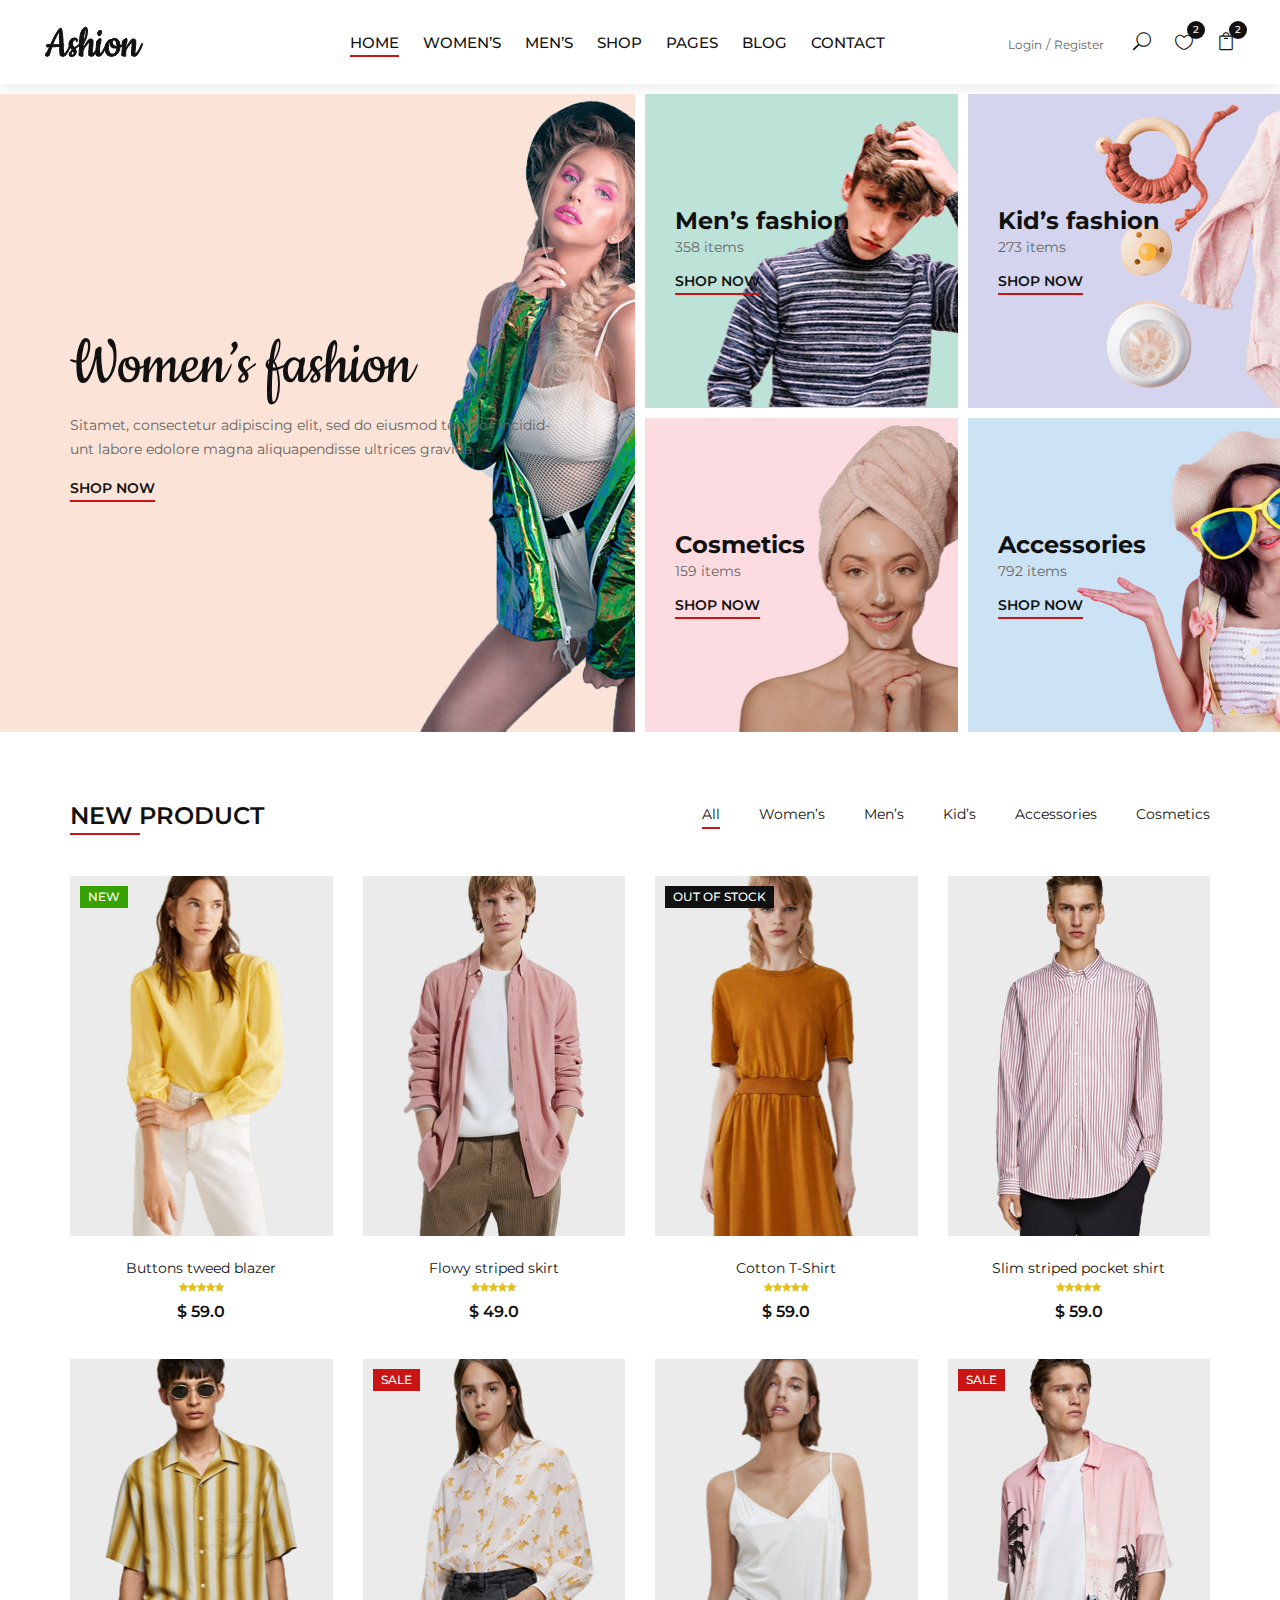
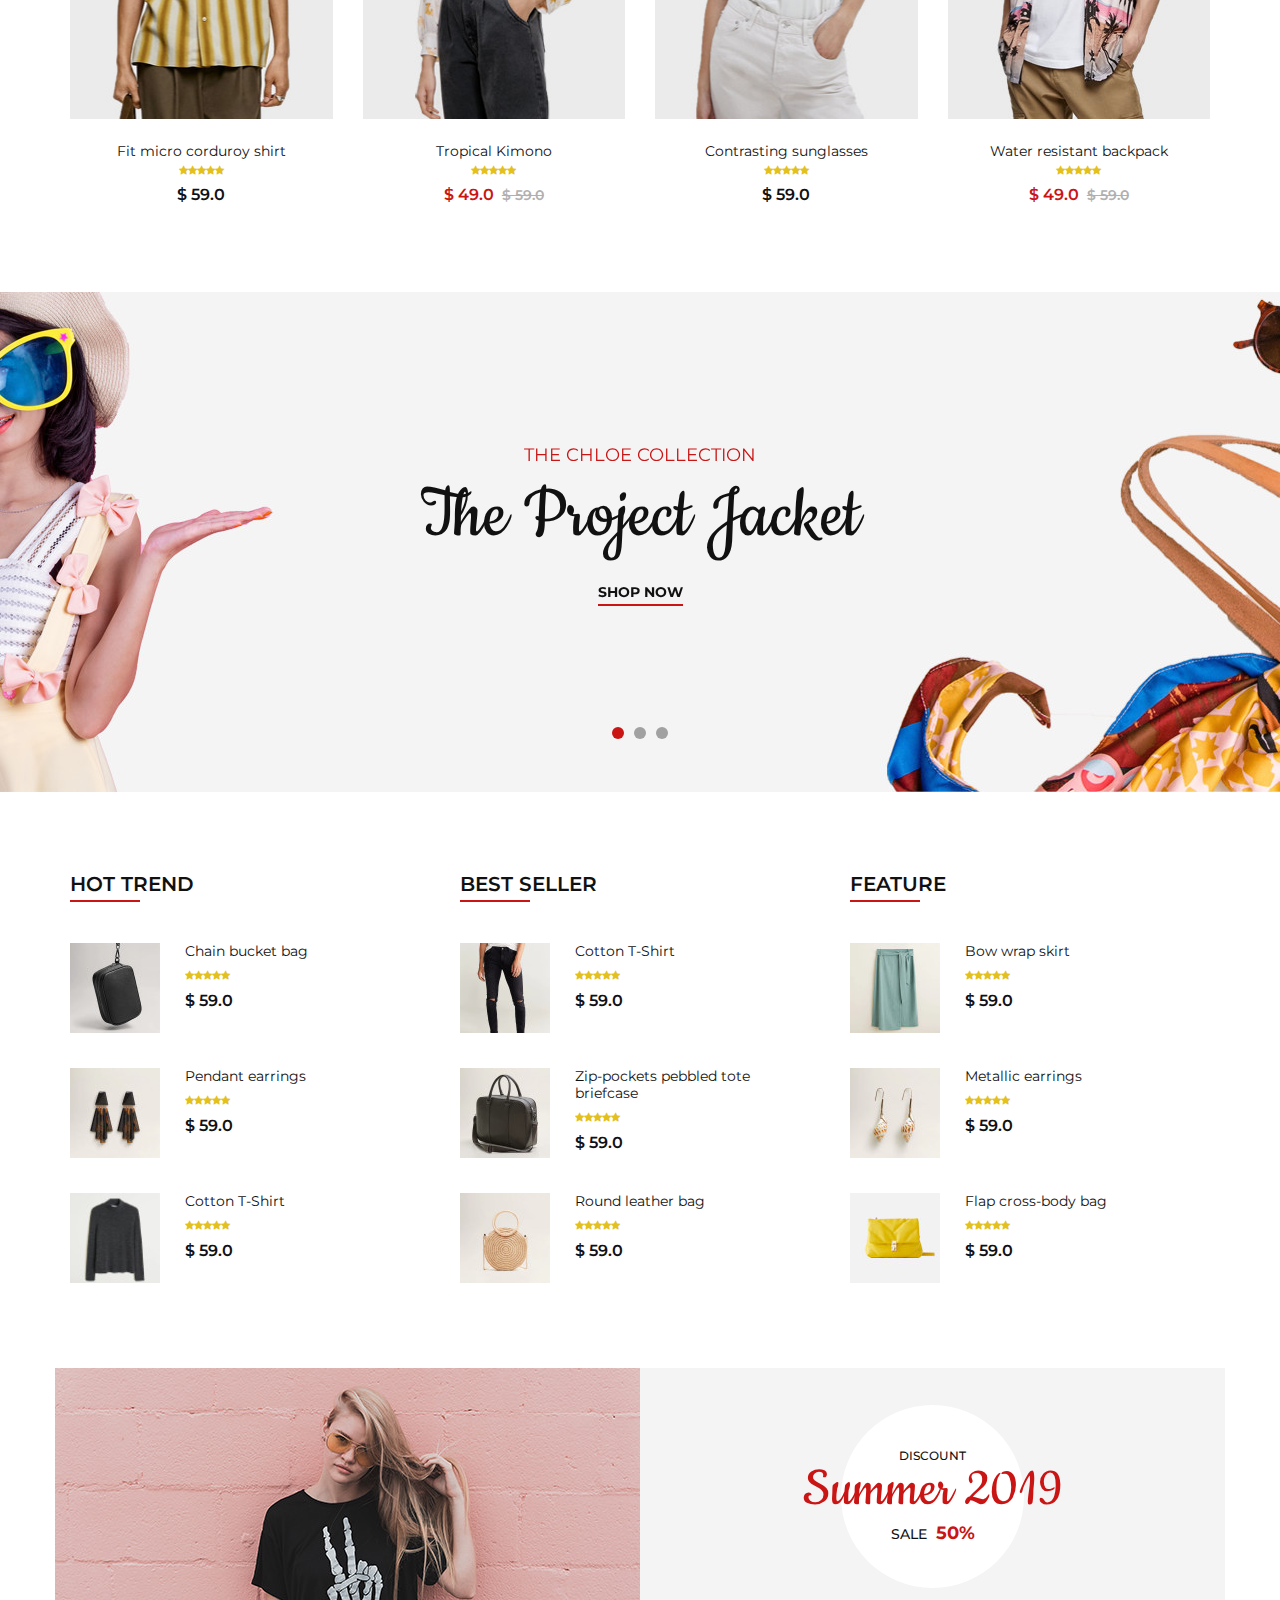
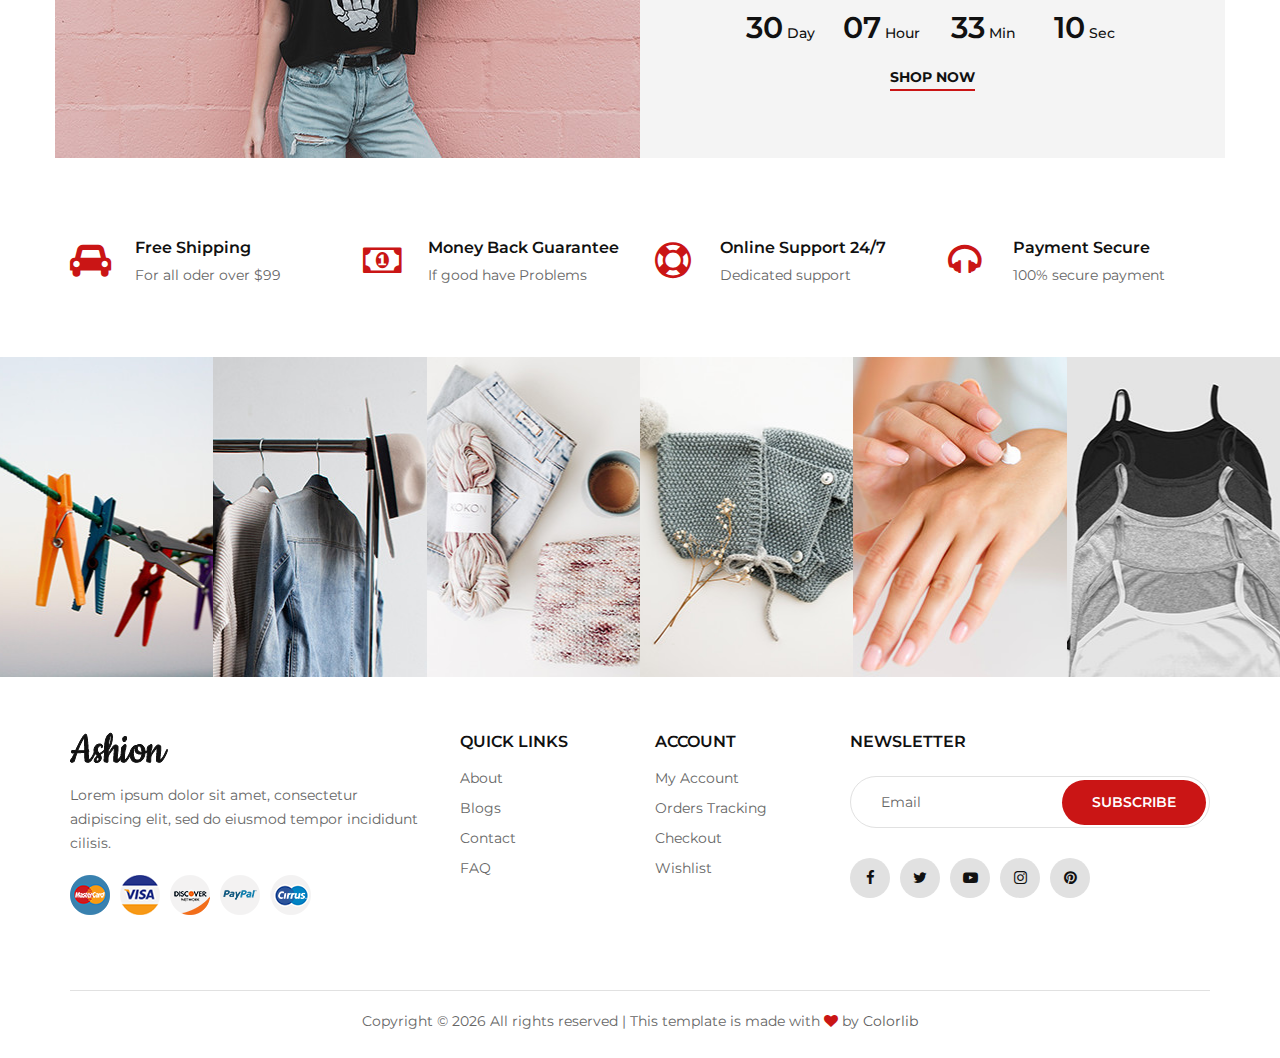
==== index.html @ 089a1e7f "First Commit" ====
<!DOCTYPE html>
<html lang="zxx">

<head>
    <meta charset="UTF-8">
    <meta name="description" content="Ashion Template">
    <meta name="keywords" content="Ashion, unica, creative, html">
    <meta name="viewport" content="width=device-width, initial-scale=1.0">
    <meta http-equiv="X-UA-Compatible" content="ie=edge">
    <title>Ashion | Template</title>

    <!-- Google Font -->
    <link href="https://fonts.googleapis.com/css2?family=Cookie&display=swap" rel="stylesheet">
    <link href="https://fonts.googleapis.com/css2?family=Montserrat:wght@400;500;600;700;800;900&display=swap"
    rel="stylesheet">

    <!-- Css Styles -->
    <link rel="stylesheet" href="css/bootstrap.min.css" type="text/css">
    <link rel="stylesheet" href="css/font-awesome.min.css" type="text/css">
    <link rel="stylesheet" href="css/elegant-icons.css" type="text/css">
    <link rel="stylesheet" href="css/jquery-ui.min.css" type="text/css">
    <link rel="stylesheet" href="css/magnific-popup.css" type="text/css">
    <link rel="stylesheet" href="css/owl.carousel.min.css" type="text/css">
    <link rel="stylesheet" href="css/slicknav.min.css" type="text/css">
    <link rel="stylesheet" href="css/style.css" type="text/css">
</head>

<body>
    <!-- Page Preloder -->
    <div id="preloder">
        <div class="loader"></div>
    </div>

    <!-- Offcanvas Menu Begin -->
    <div class="offcanvas-menu-overlay"></div>
    <div class="offcanvas-menu-wrapper">
        <div class="offcanvas__close">+</div>
        <ul class="offcanvas__widget">
            <li><span class="icon_search search-switch"></span></li>
            <li><a href="#"><span class="icon_heart_alt"></span>
                <div class="tip">2</div>
            </a></li>
            <li><a href="#"><span class="icon_bag_alt"></span>
                <div class="tip">2</div>
            </a></li>
        </ul>
        <div class="offcanvas__logo">
            <a href="./index.html"><img src="img/logo.png" alt=""></a>
        </div>
        <div id="mobile-menu-wrap"></div>
        <div class="offcanvas__auth">
            <a href="#">Login</a>
            <a href="#">Register</a>
        </div>
    </div>
    <!-- Offcanvas Menu End -->

    <!-- Header Section Begin -->
    <header class="header">
        <div class="container-fluid">
            <div class="row">
                <div class="col-xl-3 col-lg-2">
                    <div class="header__logo">
                        <a href="./index.html"><img src="img/logo.png" alt=""></a>
                    </div>
                </div>
                <div class="col-xl-6 col-lg-7">
                    <nav class="header__menu">
                        <ul>
                            <li class="active"><a href="./index.html">Home</a></li>
                            <li><a href="#">Women’s</a></li>
                            <li><a href="#">Men’s</a></li>
                            <li><a href="./shop.html">Shop</a></li>
                            <li><a href="#">Pages</a>
                                <ul class="dropdown">
                                    <li><a href="./product-details.html">Product Details</a></li>
                                    <li><a href="./shop-cart.html">Shop Cart</a></li>
                                    <li><a href="./checkout.html">Checkout</a></li>
                                    <li><a href="./blog-details.html">Blog Details</a></li>
                                </ul>
                            </li>
                            <li><a href="./blog.html">Blog</a></li>
                            <li><a href="./contact.html">Contact</a></li>
                        </ul>
                    </nav>
                </div>
                <div class="col-lg-3">
                    <div class="header__right">
                        <div class="header__right__auth">
                            <a href="#">Login</a>
                            <a href="#">Register</a>
                        </div>
                        <ul class="header__right__widget">
                            <li><span class="icon_search search-switch"></span></li>
                            <li><a href="#"><span class="icon_heart_alt"></span>
                                <div class="tip">2</div>
                            </a></li>
                            <li><a href="#"><span class="icon_bag_alt"></span>
                                <div class="tip">2</div>
                            </a></li>
                        </ul>
                    </div>
                </div>
            </div>
            <div class="canvas__open">
                <i class="fa fa-bars"></i>
            </div>
        </div>
    </header>
    <!-- Header Section End -->

    <!-- Categories Section Begin -->
    <section class="categories">
        <div class="container-fluid">
            <div class="row">
                <div class="col-lg-6 p-0">
                    <div class="categories__item categories__large__item set-bg"
                    data-setbg="img/categories/category-1.jpg">
                    <div class="categories__text">
                        <h1>Women’s fashion</h1>
                        <p>Sitamet, consectetur adipiscing elit, sed do eiusmod tempor incidid-unt labore
                        edolore magna aliquapendisse ultrices gravida.</p>
                        <a href="#">Shop now</a>
                    </div>
                </div>
            </div>
            <div class="col-lg-6">
                <div class="row">
                    <div class="col-lg-6 col-md-6 col-sm-6 p-0">
                        <div class="categories__item set-bg" data-setbg="img/categories/category-2.jpg">
                            <div class="categories__text">
                                <h4>Men’s fashion</h4>
                                <p>358 items</p>
                                <a href="#">Shop now</a>
                            </div>
                        </div>
                    </div>
                    <div class="col-lg-6 col-md-6 col-sm-6 p-0">
                        <div class="categories__item set-bg" data-setbg="img/categories/category-3.jpg">
                            <div class="categories__text">
                                <h4>Kid’s fashion</h4>
                                <p>273 items</p>
                                <a href="#">Shop now</a>
                            </div>
                        </div>
                    </div>
                    <div class="col-lg-6 col-md-6 col-sm-6 p-0">
                        <div class="categories__item set-bg" data-setbg="img/categories/category-4.jpg">
                            <div class="categories__text">
                                <h4>Cosmetics</h4>
                                <p>159 items</p>
                                <a href="#">Shop now</a>
                            </div>
                        </div>
                    </div>
                    <div class="col-lg-6 col-md-6 col-sm-6 p-0">
                        <div class="categories__item set-bg" data-setbg="img/categories/category-5.jpg">
                            <div class="categories__text">
                                <h4>Accessories</h4>
                                <p>792 items</p>
                                <a href="#">Shop now</a>
                            </div>
                        </div>
                    </div>
                </div>
            </div>
        </div>
    </div>
</section>
<!-- Categories Section End -->

<!-- Product Section Begin -->
<section class="product spad">
    <div class="container">
        <div class="row">
            <div class="col-lg-4 col-md-4">
                <div class="section-title">
                    <h4>New product</h4>
                </div>
            </div>
            <div class="col-lg-8 col-md-8">
                <ul class="filter__controls">
                    <li class="active" data-filter="*">All</li>
                    <li data-filter=".women">Women’s</li>
                    <li data-filter=".men">Men’s</li>
                    <li data-filter=".kid">Kid’s</li>
                    <li data-filter=".accessories">Accessories</li>
                    <li data-filter=".cosmetic">Cosmetics</li>
                </ul>
            </div>
        </div>
        <div class="row property__gallery">
            <div class="col-lg-3 col-md-4 col-sm-6 mix women">
                <div class="product__item">
                    <div class="product__item__pic set-bg" data-setbg="img/product/product-1.jpg">
                        <div class="label new">New</div>
                        <ul class="product__hover">
                            <li><a href="img/product/product-1.jpg" class="image-popup"><span class="arrow_expand"></span></a></li>
                            <li><a href="#"><span class="icon_heart_alt"></span></a></li>
                            <li><a href="#"><span class="icon_bag_alt"></span></a></li>
                        </ul>
                    </div>
                    <div class="product__item__text">
                        <h6><a href="#">Buttons tweed blazer</a></h6>
                        <div class="rating">
                            <i class="fa fa-star"></i>
                            <i class="fa fa-star"></i>
                            <i class="fa fa-star"></i>
                            <i class="fa fa-star"></i>
                            <i class="fa fa-star"></i>
                        </div>
                        <div class="product__price">$ 59.0</div>
                    </div>
                </div>
            </div>
            <div class="col-lg-3 col-md-4 col-sm-6 mix men">
                <div class="product__item">
                    <div class="product__item__pic set-bg" data-setbg="img/product/product-2.jpg">
                        <ul class="product__hover">
                            <li><a href="img/product/product-2.jpg" class="image-popup"><span class="arrow_expand"></span></a></li>
                            <li><a href="#"><span class="icon_heart_alt"></span></a></li>
                            <li><a href="#"><span class="icon_bag_alt"></span></a></li>
                        </ul>
                    </div>
                    <div class="product__item__text">
                        <h6><a href="#">Flowy striped skirt</a></h6>
                        <div class="rating">
                            <i class="fa fa-star"></i>
                            <i class="fa fa-star"></i>
                            <i class="fa fa-star"></i>
                            <i class="fa fa-star"></i>
                            <i class="fa fa-star"></i>
                        </div>
                        <div class="product__price">$ 49.0</div>
                    </div>
                </div>
            </div>
            <div class="col-lg-3 col-md-4 col-sm-6 mix accessories">
                <div class="product__item">
                    <div class="product__item__pic set-bg" data-setbg="img/product/product-3.jpg">
                        <div class="label stockout">out of stock</div>
                        <ul class="product__hover">
                            <li><a href="img/product/product-3.jpg" class="image-popup"><span class="arrow_expand"></span></a></li>
                            <li><a href="#"><span class="icon_heart_alt"></span></a></li>
                            <li><a href="#"><span class="icon_bag_alt"></span></a></li>
                        </ul>
                    </div>
                    <div class="product__item__text">
                        <h6><a href="#">Cotton T-Shirt</a></h6>
                        <div class="rating">
                            <i class="fa fa-star"></i>
                            <i class="fa fa-star"></i>
                            <i class="fa fa-star"></i>
                            <i class="fa fa-star"></i>
                            <i class="fa fa-star"></i>
                        </div>
                        <div class="product__price">$ 59.0</div>
                    </div>
                </div>
            </div>
            <div class="col-lg-3 col-md-4 col-sm-6 mix cosmetic">
                <div class="product__item">
                    <div class="product__item__pic set-bg" data-setbg="img/product/product-4.jpg">
                        <ul class="product__hover">
                            <li><a href="img/product/product-4.jpg" class="image-popup"><span class="arrow_expand"></span></a></li>
                            <li><a href="#"><span class="icon_heart_alt"></span></a></li>
                            <li><a href="#"><span class="icon_bag_alt"></span></a></li>
                        </ul>
                    </div>
                    <div class="product__item__text">
                        <h6><a href="#">Slim striped pocket shirt</a></h6>
                        <div class="rating">
                            <i class="fa fa-star"></i>
                            <i class="fa fa-star"></i>
                            <i class="fa fa-star"></i>
                            <i class="fa fa-star"></i>
                            <i class="fa fa-star"></i>
                        </div>
                        <div class="product__price">$ 59.0</div>
                    </div>
                </div>
            </div>
            <div class="col-lg-3 col-md-4 col-sm-6 mix kid">
                <div class="product__item">
                    <div class="product__item__pic set-bg" data-setbg="img/product/product-5.jpg">
                        <ul class="product__hover">
                            <li><a href="img/product/product-5.jpg" class="image-popup"><span class="arrow_expand"></span></a></li>
                            <li><a href="#"><span class="icon_heart_alt"></span></a></li>
                            <li><a href="#"><span class="icon_bag_alt"></span></a></li>
                        </ul>
                    </div>
                    <div class="product__item__text">
                        <h6><a href="#">Fit micro corduroy shirt</a></h6>
                        <div class="rating">
                            <i class="fa fa-star"></i>
                            <i class="fa fa-star"></i>
                            <i class="fa fa-star"></i>
                            <i class="fa fa-star"></i>
                            <i class="fa fa-star"></i>
                        </div>
                        <div class="product__price">$ 59.0</div>
                    </div>
                </div>
            </div>
            <div class="col-lg-3 col-md-4 col-sm-6 mix women men kid accessories cosmetic">
                <div class="product__item sale">
                    <div class="product__item__pic set-bg" data-setbg="img/product/product-6.jpg">
                        <div class="label sale">Sale</div>
                        <ul class="product__hover">
                            <li><a href="img/product/product-6.jpg" class="image-popup"><span class="arrow_expand"></span></a></li>
                            <li><a href="#"><span class="icon_heart_alt"></span></a></li>
                            <li><a href="#"><span class="icon_bag_alt"></span></a></li>
                        </ul>
                    </div>
                    <div class="product__item__text">
                        <h6><a href="#">Tropical Kimono</a></h6>
                        <div class="rating">
                            <i class="fa fa-star"></i>
                            <i class="fa fa-star"></i>
                            <i class="fa fa-star"></i>
                            <i class="fa fa-star"></i>
                            <i class="fa fa-star"></i>
                        </div>
                        <div class="product__price">$ 49.0 <span>$ 59.0</span></div>
                    </div>
                </div>
            </div>
            <div class="col-lg-3 col-md-4 col-sm-6 mix women men kid accessories cosmetic">
                <div class="product__item">
                    <div class="product__item__pic set-bg" data-setbg="img/product/product-7.jpg">
                        <ul class="product__hover">
                            <li><a href="img/product/product-7.jpg" class="image-popup"><span class="arrow_expand"></span></a></li>
                            <li><a href="#"><span class="icon_heart_alt"></span></a></li>
                            <li><a href="#"><span class="icon_bag_alt"></span></a></li>
                        </ul>
                    </div>
                    <div class="product__item__text">
                        <h6><a href="#">Contrasting sunglasses</a></h6>
                        <div class="rating">
                            <i class="fa fa-star"></i>
                            <i class="fa fa-star"></i>
                            <i class="fa fa-star"></i>
                            <i class="fa fa-star"></i>
                            <i class="fa fa-star"></i>
                        </div>
                        <div class="product__price">$ 59.0</div>
                    </div>
                </div>
            </div>
            <div class="col-lg-3 col-md-4 col-sm-6 mix women men kid accessories cosmetic">
                <div class="product__item sale">
                    <div class="product__item__pic set-bg" data-setbg="img/product/product-8.jpg">
                        <div class="label">Sale</div>
                        <ul class="product__hover">
                            <li><a href="img/product/product-8.jpg" class="image-popup"><span class="arrow_expand"></span></a></li>
                            <li><a href="#"><span class="icon_heart_alt"></span></a></li>
                            <li><a href="#"><span class="icon_bag_alt"></span></a></li>
                        </ul>
                    </div>
                    <div class="product__item__text">
                        <h6><a href="#">Water resistant backpack</a></h6>
                        <div class="rating">
                            <i class="fa fa-star"></i>
                            <i class="fa fa-star"></i>
                            <i class="fa fa-star"></i>
                            <i class="fa fa-star"></i>
                            <i class="fa fa-star"></i>
                        </div>
                        <div class="product__price">$ 49.0 <span>$ 59.0</span></div>
                    </div>
                </div>
            </div>
        </div>
    </div>
</section>
<!-- Product Section End -->

<!-- Banner Section Begin -->
<section class="banner set-bg" data-setbg="img/banner/banner-1.jpg">
    <div class="container">
        <div class="row">
            <div class="col-xl-7 col-lg-8 m-auto">
                <div class="banner__slider owl-carousel">
                    <div class="banner__item">
                        <div class="banner__text">
                            <span>The Chloe Collection</span>
                            <h1>The Project Jacket</h1>
                            <a href="#">Shop now</a>
                        </div>
                    </div>
                    <div class="banner__item">
                        <div class="banner__text">
                            <span>The Chloe Collection</span>
                            <h1>The Project Jacket</h1>
                            <a href="#">Shop now</a>
                        </div>
                    </div>
                    <div class="banner__item">
                        <div class="banner__text">
                            <span>The Chloe Collection</span>
                            <h1>The Project Jacket</h1>
                            <a href="#">Shop now</a>
                        </div>
                    </div>
                </div>
            </div>
        </div>
    </div>
</section>
<!-- Banner Section End -->

<!-- Trend Section Begin -->
<section class="trend spad">
    <div class="container">
        <div class="row">
            <div class="col-lg-4 col-md-4 col-sm-6">
                <div class="trend__content">
                    <div class="section-title">
                        <h4>Hot Trend</h4>
                    </div>
                    <div class="trend__item">
                        <div class="trend__item__pic">
                            <img src="img/trend/ht-1.jpg" alt="">
                        </div>
                        <div class="trend__item__text">
                            <h6>Chain bucket bag</h6>
                            <div class="rating">
                                <i class="fa fa-star"></i>
                                <i class="fa fa-star"></i>
                                <i class="fa fa-star"></i>
                                <i class="fa fa-star"></i>
                                <i class="fa fa-star"></i>
                            </div>
                            <div class="product__price">$ 59.0</div>
                        </div>
                    </div>
                    <div class="trend__item">
                        <div class="trend__item__pic">
                            <img src="img/trend/ht-2.jpg" alt="">
                        </div>
                        <div class="trend__item__text">
                            <h6>Pendant earrings</h6>
                            <div class="rating">
                                <i class="fa fa-star"></i>
                                <i class="fa fa-star"></i>
                                <i class="fa fa-star"></i>
                                <i class="fa fa-star"></i>
                                <i class="fa fa-star"></i>
                            </div>
                            <div class="product__price">$ 59.0</div>
                        </div>
                    </div>
                    <div class="trend__item">
                        <div class="trend__item__pic">
                            <img src="img/trend/ht-3.jpg" alt="">
                        </div>
                        <div class="trend__item__text">
                            <h6>Cotton T-Shirt</h6>
                            <div class="rating">
                                <i class="fa fa-star"></i>
                                <i class="fa fa-star"></i>
                                <i class="fa fa-star"></i>
                                <i class="fa fa-star"></i>
                                <i class="fa fa-star"></i>
                            </div>
                            <div class="product__price">$ 59.0</div>
                        </div>
                    </div>
                </div>
            </div>
            <div class="col-lg-4 col-md-4 col-sm-6">
                <div class="trend__content">
                    <div class="section-title">
                        <h4>Best seller</h4>
                    </div>
                    <div class="trend__item">
                        <div class="trend__item__pic">
                            <img src="img/trend/bs-1.jpg" alt="">
                        </div>
                        <div class="trend__item__text">
                            <h6>Cotton T-Shirt</h6>
                            <div class="rating">
                                <i class="fa fa-star"></i>
                                <i class="fa fa-star"></i>
                                <i class="fa fa-star"></i>
                                <i class="fa fa-star"></i>
                                <i class="fa fa-star"></i>
                            </div>
                            <div class="product__price">$ 59.0</div>
                        </div>
                    </div>
                    <div class="trend__item">
                        <div class="trend__item__pic">
                            <img src="img/trend/bs-2.jpg" alt="">
                        </div>
                        <div class="trend__item__text">
                            <h6>Zip-pockets pebbled tote <br />briefcase</h6>
                            <div class="rating">
                                <i class="fa fa-star"></i>
                                <i class="fa fa-star"></i>
                                <i class="fa fa-star"></i>
                                <i class="fa fa-star"></i>
                                <i class="fa fa-star"></i>
                            </div>
                            <div class="product__price">$ 59.0</div>
                        </div>
                    </div>
                    <div class="trend__item">
                        <div class="trend__item__pic">
                            <img src="img/trend/bs-3.jpg" alt="">
                        </div>
                        <div class="trend__item__text">
                            <h6>Round leather bag</h6>
                            <div class="rating">
                                <i class="fa fa-star"></i>
                                <i class="fa fa-star"></i>
                                <i class="fa fa-star"></i>
                                <i class="fa fa-star"></i>
                                <i class="fa fa-star"></i>
                            </div>
                            <div class="product__price">$ 59.0</div>
                        </div>
                    </div>
                </div>
            </div>
            <div class="col-lg-4 col-md-4 col-sm-6">
                <div class="trend__content">
                    <div class="section-title">
                        <h4>Feature</h4>
                    </div>
                    <div class="trend__item">
                        <div class="trend__item__pic">
                            <img src="img/trend/f-1.jpg" alt="">
                        </div>
                        <div class="trend__item__text">
                            <h6>Bow wrap skirt</h6>
                            <div class="rating">
                                <i class="fa fa-star"></i>
                                <i class="fa fa-star"></i>
                                <i class="fa fa-star"></i>
                                <i class="fa fa-star"></i>
                                <i class="fa fa-star"></i>
                            </div>
                            <div class="product__price">$ 59.0</div>
                        </div>
                    </div>
                    <div class="trend__item">
                        <div class="trend__item__pic">
                            <img src="img/trend/f-2.jpg" alt="">
                        </div>
                        <div class="trend__item__text">
                            <h6>Metallic earrings</h6>
                            <div class="rating">
                                <i class="fa fa-star"></i>
                                <i class="fa fa-star"></i>
                                <i class="fa fa-star"></i>
                                <i class="fa fa-star"></i>
                                <i class="fa fa-star"></i>
                            </div>
                            <div class="product__price">$ 59.0</div>
                        </div>
                    </div>
                    <div class="trend__item">
                        <div class="trend__item__pic">
                            <img src="img/trend/f-3.jpg" alt="">
                        </div>
                        <div class="trend__item__text">
                            <h6>Flap cross-body bag</h6>
                            <div class="rating">
                                <i class="fa fa-star"></i>
                                <i class="fa fa-star"></i>
                                <i class="fa fa-star"></i>
                                <i class="fa fa-star"></i>
                                <i class="fa fa-star"></i>
                            </div>
                            <div class="product__price">$ 59.0</div>
                        </div>
                    </div>
                </div>
            </div>
        </div>
    </div>
</section>
<!-- Trend Section End -->

<!-- Discount Section Begin -->
<section class="discount">
    <div class="container">
        <div class="row">
            <div class="col-lg-6 p-0">
                <div class="discount__pic">
                    <img src="img/discount.jpg" alt="">
                </div>
            </div>
            <div class="col-lg-6 p-0">
                <div class="discount__text">
                    <div class="discount__text__title">
                        <span>Discount</span>
                        <h2>Summer 2019</h2>
                        <h5><span>Sale</span> 50%</h5>
                    </div>
                    <div class="discount__countdown" id="countdown-time">
                        <div class="countdown__item">
                            <span>22</span>
                            <p>Days</p>
                        </div>
                        <div class="countdown__item">
                            <span>18</span>
                            <p>Hour</p>
                        </div>
                        <div class="countdown__item">
                            <span>46</span>
                            <p>Min</p>
                        </div>
                        <div class="countdown__item">
                            <span>05</span>
                            <p>Sec</p>
                        </div>
                    </div>
                    <a href="#">Shop now</a>
                </div>
            </div>
        </div>
    </div>
</section>
<!-- Discount Section End -->

<!-- Services Section Begin -->
<section class="services spad">
    <div class="container">
        <div class="row">
            <div class="col-lg-3 col-md-4 col-sm-6">
                <div class="services__item">
                    <i class="fa fa-car"></i>
                    <h6>Free Shipping</h6>
                    <p>For all oder over $99</p>
                </div>
            </div>
            <div class="col-lg-3 col-md-4 col-sm-6">
                <div class="services__item">
                    <i class="fa fa-money"></i>
                    <h6>Money Back Guarantee</h6>
                    <p>If good have Problems</p>
                </div>
            </div>
            <div class="col-lg-3 col-md-4 col-sm-6">
                <div class="services__item">
                    <i class="fa fa-support"></i>
                    <h6>Online Support 24/7</h6>
                    <p>Dedicated support</p>
                </div>
            </div>
            <div class="col-lg-3 col-md-4 col-sm-6">
                <div class="services__item">
                    <i class="fa fa-headphones"></i>
                    <h6>Payment Secure</h6>
                    <p>100% secure payment</p>
                </div>
            </div>
        </div>
    </div>
</section>
<!-- Services Section End -->

<!-- Instagram Begin -->
<div class="instagram">
    <div class="container-fluid">
        <div class="row">
            <div class="col-lg-2 col-md-4 col-sm-4 p-0">
                <div class="instagram__item set-bg" data-setbg="img/instagram/insta-1.jpg">
                    <div class="instagram__text">
                        <i class="fa fa-instagram"></i>
                        <a href="#">@ ashion_shop</a>
                    </div>
                </div>
            </div>
            <div class="col-lg-2 col-md-4 col-sm-4 p-0">
                <div class="instagram__item set-bg" data-setbg="img/instagram/insta-2.jpg">
                    <div class="instagram__text">
                        <i class="fa fa-instagram"></i>
                        <a href="#">@ ashion_shop</a>
                    </div>
                </div>
            </div>
            <div class="col-lg-2 col-md-4 col-sm-4 p-0">
                <div class="instagram__item set-bg" data-setbg="img/instagram/insta-3.jpg">
                    <div class="instagram__text">
                        <i class="fa fa-instagram"></i>
                        <a href="#">@ ashion_shop</a>
                    </div>
                </div>
            </div>
            <div class="col-lg-2 col-md-4 col-sm-4 p-0">
                <div class="instagram__item set-bg" data-setbg="img/instagram/insta-4.jpg">
                    <div class="instagram__text">
                        <i class="fa fa-instagram"></i>
                        <a href="#">@ ashion_shop</a>
                    </div>
                </div>
            </div>
            <div class="col-lg-2 col-md-4 col-sm-4 p-0">
                <div class="instagram__item set-bg" data-setbg="img/instagram/insta-5.jpg">
                    <div class="instagram__text">
                        <i class="fa fa-instagram"></i>
                        <a href="#">@ ashion_shop</a>
                    </div>
                </div>
            </div>
            <div class="col-lg-2 col-md-4 col-sm-4 p-0">
                <div class="instagram__item set-bg" data-setbg="img/instagram/insta-6.jpg">
                    <div class="instagram__text">
                        <i class="fa fa-instagram"></i>
                        <a href="#">@ ashion_shop</a>
                    </div>
                </div>
            </div>
        </div>
    </div>
</div>
<!-- Instagram End -->

<!-- Footer Section Begin -->
<footer class="footer">
    <div class="container">
        <div class="row">
            <div class="col-lg-4 col-md-6 col-sm-7">
                <div class="footer__about">
                    <div class="footer__logo">
                        <a href="./index.html"><img src="img/logo.png" alt=""></a>
                    </div>
                    <p>Lorem ipsum dolor sit amet, consectetur adipiscing elit, sed do eiusmod tempor incididunt
                    cilisis.</p>
                    <div class="footer__payment">
                        <a href="#"><img src="img/payment/payment-1.png" alt=""></a>
                        <a href="#"><img src="img/payment/payment-2.png" alt=""></a>
                        <a href="#"><img src="img/payment/payment-3.png" alt=""></a>
                        <a href="#"><img src="img/payment/payment-4.png" alt=""></a>
                        <a href="#"><img src="img/payment/payment-5.png" alt=""></a>
                    </div>
                </div>
            </div>
            <div class="col-lg-2 col-md-3 col-sm-5">
                <div class="footer__widget">
                    <h6>Quick links</h6>
                    <ul>
                        <li><a href="#">About</a></li>
                        <li><a href="#">Blogs</a></li>
                        <li><a href="#">Contact</a></li>
                        <li><a href="#">FAQ</a></li>
                    </ul>
                </div>
            </div>
            <div class="col-lg-2 col-md-3 col-sm-4">
                <div class="footer__widget">
                    <h6>Account</h6>
                    <ul>
                        <li><a href="#">My Account</a></li>
                        <li><a href="#">Orders Tracking</a></li>
                        <li><a href="#">Checkout</a></li>
                        <li><a href="#">Wishlist</a></li>
                    </ul>
                </div>
            </div>
            <div class="col-lg-4 col-md-8 col-sm-8">
                <div class="footer__newslatter">
                    <h6>NEWSLETTER</h6>
                    <form action="#">
                        <input type="text" placeholder="Email">
                        <button type="submit" class="site-btn">Subscribe</button>
                    </form>
                    <div class="footer__social">
                        <a href="#"><i class="fa fa-facebook"></i></a>
                        <a href="#"><i class="fa fa-twitter"></i></a>
                        <a href="#"><i class="fa fa-youtube-play"></i></a>
                        <a href="#"><i class="fa fa-instagram"></i></a>
                        <a href="#"><i class="fa fa-pinterest"></i></a>
                    </div>
                </div>
            </div>
        </div>
        <div class="row">
            <div class="col-lg-12">
                <!-- Link back to Colorlib can't be removed. Template is licensed under CC BY 3.0. -->
                <div class="footer__copyright__text">
                    <p>Copyright &copy; <script>document.write(new Date().getFullYear());</script> All rights reserved | This template is made with <i class="fa fa-heart" aria-hidden="true"></i> by <a href="https://colorlib.com" target="_blank">Colorlib</a></p>
                </div>
                <!-- Link back to Colorlib can't be removed. Template is licensed under CC BY 3.0. -->
            </div>
        </div>
    </div>
</footer>
<!-- Footer Section End -->

<!-- Search Begin -->
<div class="search-model">
    <div class="h-100 d-flex align-items-center justify-content-center">
        <div class="search-close-switch">+</div>
        <form class="search-model-form">
            <input type="text" id="search-input" placeholder="Search here.....">
        </form>
    </div>
</div>
<!-- Search End -->

<!-- Js Plugins -->
<script src="js/jquery-3.3.1.min.js"></script>
<script src="js/bootstrap.min.js"></script>
<script src="js/jquery.magnific-popup.min.js"></script>
<script src="js/jquery-ui.min.js"></script>
<script src="js/mixitup.min.js"></script>
<script src="js/jquery.countdown.min.js"></script>
<script src="js/jquery.slicknav.js"></script>
<script src="js/owl.carousel.min.js"></script>
<script src="js/jquery.nicescroll.min.js"></script>
<script src="js/main.js"></script>
</body>

</html>
---- css/elegant-icons.css ----
@font-face {
	font-family: 'ElegantIcons';
	src:url('../fonts/ElegantIcons.eot');
	src:url('../fonts/ElegantIcons.eot?#iefix') format('embedded-opentype'),
		url('../fonts/ElegantIcons.woff') format('woff'),
		url('../fonts/ElegantIcons.ttf') format('truetype'),
		url('../fonts/ElegantIcons.svg#ElegantIcons') format('svg');
	font-weight: normal;
	font-style: normal;
}

/* Use the following CSS code if you want to use data attributes for inserting your icons */
[data-icon]:before {
	font-family: 'ElegantIcons';
	content: attr(data-icon);
	speak: none;
	font-weight: normal;
	font-variant: normal;
	text-transform: none;
	line-height: 1;
	-webkit-font-smoothing: antialiased;
	-moz-osx-font-smoothing: grayscale;
}

/* Use the following CSS code if you want to have a class per icon */
/*
Instead of a list of all class selectors,
you can use the generic selector below, but it's slower:
[class*="your-class-prefix"] {
*/
.arrow_up, .arrow_down, .arrow_left, .arrow_right, .arrow_left-up, .arrow_right-up, .arrow_right-down, .arrow_left-down, .arrow-up-down, .arrow_up-down_alt, .arrow_left-right_alt, .arrow_left-right, .arrow_expand_alt2, .arrow_expand_alt, .arrow_condense, .arrow_expand, .arrow_move, .arrow_carrot-up, .arrow_carrot-down, .arrow_carrot-left, .arrow_carrot-right, .arrow_carrot-2up, .arrow_carrot-2down, .arrow_carrot-2left, .arrow_carrot-2right, .arrow_carrot-up_alt2, .arrow_carrot-down_alt2, .arrow_carrot-left_alt2, .arrow_carrot-right_alt2, .arrow_carrot-2up_alt2, .arrow_carrot-2down_alt2, .arrow_carrot-2left_alt2, .arrow_carrot-2right_alt2, .arrow_triangle-up, .arrow_triangle-down, .arrow_triangle-left, .arrow_triangle-right, .arrow_triangle-up_alt2, .arrow_triangle-down_alt2, .arrow_triangle-left_alt2, .arrow_triangle-right_alt2, .arrow_back, .icon_minus-06, .icon_plus, .icon_close, .icon_check, .icon_minus_alt2, .icon_plus_alt2, .icon_close_alt2, .icon_check_alt2, .icon_zoom-out_alt, .icon_zoom-in_alt, .icon_search, .icon_box-empty, .icon_box-selected, .icon_minus-box, .icon_plus-box, .icon_box-checked, .icon_circle-empty, .icon_circle-slelected, .icon_stop_alt2, .icon_stop, .icon_pause_alt2, .icon_pause, .icon_menu, .icon_menu-square_alt2, .icon_menu-circle_alt2, .icon_ul, .icon_ol, .icon_adjust-horiz, .icon_adjust-vert, .icon_document_alt, .icon_documents_alt, .icon_pencil, .icon_pencil-edit_alt, .icon_pencil-edit, .icon_folder-alt, .icon_folder-open_alt, .icon_folder-add_alt, .icon_info_alt, .icon_error-oct_alt, .icon_error-circle_alt, .icon_error-triangle_alt, .icon_question_alt2, .icon_question, .icon_comment_alt, .icon_chat_alt, .icon_vol-mute_alt, .icon_volume-low_alt, .icon_volume-high_alt, .icon_quotations, .icon_quotations_alt2, .icon_clock_alt, .icon_lock_alt, .icon_lock-open_alt, .icon_key_alt, .icon_cloud_alt, .icon_cloud-upload_alt, .icon_cloud-download_alt, .icon_image, .icon_images, .icon_lightbulb_alt, .icon_gift_alt, .icon_house_alt, .icon_genius, .icon_mobile, .icon_tablet, .icon_laptop, .icon_desktop, .icon_camera_alt, .icon_mail_alt, .icon_cone_alt, .icon_ribbon_alt, .icon_bag_alt, .icon_creditcard, .icon_cart_alt, .icon_paperclip, .icon_tag_alt, .icon_tags_alt, .icon_trash_alt, .icon_cursor_alt, .icon_mic_alt, .icon_compass_alt, .icon_pin_alt, .icon_pushpin_alt, .icon_map_alt, .icon_drawer_alt, .icon_toolbox_alt, .icon_book_alt, .icon_calendar, .icon_film, .icon_table, .icon_contacts_alt, .icon_headphones, .icon_lifesaver, .icon_piechart, .icon_refresh, .icon_link_alt, .icon_link, .icon_loading, .icon_blocked, .icon_archive_alt, .icon_heart_alt, .icon_star_alt, .icon_star-half_alt, .icon_star, .icon_star-half, .icon_tools, .icon_tool, .icon_cog, .icon_cogs, .arrow_up_alt, .arrow_down_alt, .arrow_left_alt, .arrow_right_alt, .arrow_left-up_alt, .arrow_right-up_alt, .arrow_right-down_alt, .arrow_left-down_alt, .arrow_condense_alt, .arrow_expand_alt3, .arrow_carrot_up_alt, .arrow_carrot-down_alt, .arrow_carrot-left_alt, .arrow_carrot-right_alt, .arrow_carrot-2up_alt, .arrow_carrot-2dwnn_alt, .arrow_carrot-2left_alt, .arrow_carrot-2right_alt, .arrow_triangle-up_alt, .arrow_triangle-down_alt, .arrow_triangle-left_alt, .arrow_triangle-right_alt, .icon_minus_alt, .icon_plus_alt, .icon_close_alt, .icon_check_alt, .icon_zoom-out, .icon_zoom-in, .icon_stop_alt, .icon_menu-square_alt, .icon_menu-circle_alt, .icon_document, .icon_documents, .icon_pencil_alt, .icon_folder, .icon_folder-open, .icon_folder-add, .icon_folder_upload, .icon_folder_download, .icon_info, .icon_error-circle, .icon_error-oct, .icon_error-triangle, .icon_question_alt, .icon_comment, .icon_chat, .icon_vol-mute, .icon_volume-low, .icon_volume-high, .icon_quotations_alt, .icon_clock, .icon_lock, .icon_lock-open, .icon_key, .icon_cloud, .icon_cloud-upload, .icon_cloud-download, .icon_lightbulb, .icon_gift, .icon_house, .icon_camera, .icon_mail, .icon_cone, .icon_ribbon, .icon_bag, .icon_cart, .icon_tag, .icon_tags, .icon_trash, .icon_cursor, .icon_mic, .icon_compass, .icon_pin, .icon_pushpin, .icon_map, .icon_drawer, .icon_toolbox, .icon_book, .icon_contacts, .icon_archive, .icon_heart, .icon_profile, .icon_group, .icon_grid-2x2, .icon_grid-3x3, .icon_music, .icon_pause_alt, .icon_phone, .icon_upload, .icon_download, .social_facebook, .social_twitter, .social_pinterest, .social_googleplus, .social_tumblr, .social_tumbleupon, .social_wordpress, .social_instagram, .social_dribbble, .social_vimeo, .social_linkedin, .social_rss, .social_deviantart, .social_share, .social_myspace, .social_skype, .social_youtube, .social_picassa, .social_googledrive, .social_flickr, .social_blogger, .social_spotify, .social_delicious, .social_facebook_circle, .social_twitter_circle, .social_pinterest_circle, .social_googleplus_circle, .social_tumblr_circle, .social_stumbleupon_circle, .social_wordpress_circle, .social_instagram_circle, .social_dribbble_circle, .social_vimeo_circle, .social_linkedin_circle, .social_rss_circle, .social_deviantart_circle, .social_share_circle, .social_myspace_circle, .social_skype_circle, .social_youtube_circle, .social_picassa_circle, .social_googledrive_alt2, .social_flickr_circle, .social_blogger_circle, .social_spotify_circle, .social_delicious_circle, .social_facebook_square, .social_twitter_square, .social_pinterest_square, .social_googleplus_square, .social_tumblr_square, .social_stumbleupon_square, .social_wordpress_square, .social_instagram_square, .social_dribbble_square, .social_vimeo_square, .social_linkedin_square, .social_rss_square, .social_deviantart_square, .social_share_square, .social_myspace_square, .social_skype_square, .social_youtube_square, .social_picassa_square, .social_googledrive_square, .social_flickr_square, .social_blogger_square, .social_spotify_square, .social_delicious_square, .icon_printer, .icon_calulator, .icon_building, .icon_floppy, .icon_drive, .icon_search-2, .icon_id, .icon_id-2, .icon_puzzle, .icon_like, .icon_dislike, .icon_mug, .icon_currency, .icon_wallet, .icon_pens, .icon_easel, .icon_flowchart, .icon_datareport, .icon_briefcase, .icon_shield, .icon_percent, .icon_globe, .icon_globe-2, .icon_target, .icon_hourglass, .icon_balance, .icon_rook, .icon_printer-alt, .icon_calculator_alt, .icon_building_alt, .icon_floppy_alt, .icon_drive_alt, .icon_search_alt, .icon_id_alt, .icon_id-2_alt, .icon_puzzle_alt, .icon_like_alt, .icon_dislike_alt, .icon_mug_alt, .icon_currency_alt, .icon_wallet_alt, .icon_pens_alt, .icon_easel_alt, .icon_flowchart_alt, .icon_datareport_alt, .icon_briefcase_alt, .icon_shield_alt, .icon_percent_alt, .icon_globe_alt, .icon_clipboard {
	font-family: 'ElegantIcons';
	speak: none;
	font-style: normal;
	font-weight: normal;
	font-variant: normal;
	text-transform: none;
	line-height: 1;
	-webkit-font-smoothing: antialiased;
}
.arrow_up:before {
	content: "\21";
}
.arrow_down:before {
	content: "\22";
}
.arrow_left:before {
	content: "\23";
}
.arrow_right:before {
	content: "\24";
}
.arrow_left-up:before {
	content: "\25";
}
.arrow_right-up:before {
	content: "\26";
}
.arrow_right-down:before {
	content: "\27";
}
.arrow_left-down:before {
	content: "\28";
}
.arrow-up-down:before {
	content: "\29";
}
.arrow_up-down_alt:before {
	content: "\2a";
}
.arrow_left-right_alt:before {
	content: "\2b";
}
.arrow_left-right:before {
	content: "\2c";
}
.arrow_expand_alt2:before {
	content: "\2d";
}
.arrow_expand_alt:before {
	content: "\2e";
}
.arrow_condense:before {
	content: "\2f";
}
.arrow_expand:before {
	content: "\30";
}
.arrow_move:before {
	content: "\31";
}
.arrow_carrot-up:before {
	content: "\32";
}
.arrow_carrot-down:before {
	content: "\33";
}
.arrow_carrot-left:before {
	content: "\34";
}
.arrow_carrot-right:before {
	content: "\35";
}
.arrow_carrot-2up:before {
	content: "\36";
}
.arrow_carrot-2down:before {
	content: "\37";
}
.arrow_carrot-2left:before {
	content: "\38";
}
.arrow_carrot-2right:before {
	content: "\39";
}
.arrow_carrot-up_alt2:before {
	content: "\3a";
}
.arrow_carrot-down_alt2:before {
	content: "\3b";
}
.arrow_carrot-left_alt2:before {
	content: "\3c";
}
.arrow_carrot-right_alt2:before {
	content: "\3d";
}
.arrow_carrot-2up_alt2:before {
	content: "\3e";
}
.arrow_carrot-2down_alt2:before {
	content: "\3f";
}
.arrow_carrot-2left_alt2:before {
	content: "\40";
}
.arrow_carrot-2right_alt2:before {
	content: "\41";
}
.arrow_triangle-up:before {
	content: "\42";
}
.arrow_triangle-down:before {
	content: "\43";
}
.arrow_triangle-left:before {
	content: "\44";
}
.arrow_triangle-right:before {
	content: "\45";
}
.arrow_triangle-up_alt2:before {
	content: "\46";
}
.arrow_triangle-down_alt2:before {
	content: "\47";
}
.arrow_triangle-left_alt2:before {
	content: "\48";
}
.arrow_triangle-right_alt2:before {
	content: "\49";
}
.arrow_back:before {
	content: "\4a";
}
.icon_minus-06:before {
	content: "\4b";
}
.icon_plus:before {
	content: "\4c";
}
.icon_close:before {
	content: "\4d";
}
.icon_check:before {
	content: "\4e";
}
.icon_minus_alt2:before {
	content: "\4f";
}
.icon_plus_alt2:before {
	content: "\50";
}
.icon_close_alt2:before {
	content: "\51";
}
.icon_check_alt2:before {
	content: "\52";
}
.icon_zoom-out_alt:before {
	content: "\53";
}
.icon_zoom-in_alt:before {
	content: "\54";
}
.icon_search:before {
	content: "\55";
}
.icon_box-empty:before {
	content: "\56";
}
.icon_box-selected:before {
	content: "\57";
}
.icon_minus-box:before {
	content: "\58";
}
.icon_plus-box:before {
	content: "\59";
}
.icon_box-checked:before {
	content: "\5a";
}
.icon_circle-empty:before {
	content: "\5b";
}
.icon_circle-slelected:before {
	content: "\5c";
}
.icon_stop_alt2:before {
	content: "\5d";
}
.icon_stop:before {
	content: "\5e";
}
.icon_pause_alt2:before {
	content: "\5f";
}
.icon_pause:before {
	content: "\60";
}
.icon_menu:before {
	content: "\61";
}
.icon_menu-square_alt2:before {
	content: "\62";
}
.icon_menu-circle_alt2:before {
	content: "\63";
}
.icon_ul:before {
	content: "\64";
}
.icon_ol:before {
	content: "\65";
}
.icon_adjust-horiz:before {
	content: "\66";
}
.icon_adjust-vert:before {
	content: "\67";
}
.icon_document_alt:before {
	content: "\68";
}
.icon_documents_alt:before {
	content: "\69";
}
.icon_pencil:before {
	content: "\6a";
}
.icon_pencil-edit_alt:before {
	content: "\6b";
}
.icon_pencil-edit:before {
	content: "\6c";
}
.icon_folder-alt:before {
	content: "\6d";
}
.icon_folder-open_alt:before {
	content: "\6e";
}
.icon_folder-add_alt:before {
	content: "\6f";
}
.icon_info_alt:before {
	content: "\70";
}
.icon_error-oct_alt:before {
	content: "\71";
}
.icon_error-circle_alt:before {
	content: "\72";
}
.icon_error-triangle_alt:before {
	content: "\73";
}
.icon_question_alt2:before {
	content: "\74";
}
.icon_question:before {
	content: "\75";
}
.icon_comment_alt:before {
	content: "\76";
}
.icon_chat_alt:before {
	content: "\77";
}
.icon_vol-mute_alt:before {
	content: "\78";
}
.icon_volume-low_alt:before {
	content: "\79";
}
.icon_volume-high_alt:before {
	content: "\7a";
}
.icon_quotations:before {
	content: "\7b";
}
.icon_quotations_alt2:before {
	content: "\7c";
}
.icon_clock_alt:before {
	content: "\7d";
}
.icon_lock_alt:before {
	content: "\7e";
}
.icon_lock-open_alt:before {
	content: "\e000";
}
.icon_key_alt:before {
	content: "\e001";
}
.icon_cloud_alt:before {
	content: "\e002";
}
.icon_cloud-upload_alt:before {
	content: "\e003";
}
.icon_cloud-download_alt:before {
	content: "\e004";
}
.icon_image:before {
	content: "\e005";
}
.icon_images:before {
	content: "\e006";
}
.icon_lightbulb_alt:before {
	content: "\e007";
}
.icon_gift_alt:before {
	content: "\e008";
}
.icon_house_alt:before {
	content: "\e009";
}
.icon_genius:before {
	content: "\e00a";
}
.icon_mobile:before {
	content: "\e00b";
}
.icon_tablet:before {
	content: "\e00c";
}
.icon_laptop:before {
	content: "\e00d";
}
.icon_desktop:before {
	content: "\e00e";
}
.icon_camera_alt:before {
	content: "\e00f";
}
.icon_mail_alt:before {
	content: "\e010";
}
.icon_cone_alt:before {
	content: "\e011";
}
.icon_ribbon_alt:before {
	content: "\e012";
}
.icon_bag_alt:before {
	content: "\e013";
}
.icon_creditcard:before {
	content: "\e014";
}
.icon_cart_alt:before {
	content: "\e015";
}
.icon_paperclip:before {
	content: "\e016";
}
.icon_tag_alt:before {
	content: "\e017";
}
.icon_tags_alt:before {
	content: "\e018";
}
.icon_trash_alt:before {
	content: "\e019";
}
.icon_cursor_alt:before {
	content: "\e01a";
}
.icon_mic_alt:before {
	content: "\e01b";
}
.icon_compass_alt:before {
	content: "\e01c";
}
.icon_pin_alt:before {
	content: "\e01d";
}
.icon_pushpin_alt:before {
	content: "\e01e";
}
.icon_map_alt:before {
	content: "\e01f";
}
.icon_drawer_alt:before {
	content: "\e020";
}
.icon_toolbox_alt:before {
	content: "\e021";
}
.icon_book_alt:before {
	content: "\e022";
}
.icon_calendar:before {
	content: "\e023";
}
.icon_film:before {
	content: "\e024";
}
.icon_table:before {
	content: "\e025";
}
.icon_contacts_alt:before {
	content: "\e026";
}
.icon_headphones:before {
	content: "\e027";
}
.icon_lifesaver:before {
	content: "\e028";
}
.icon_piechart:before {
	content: "\e029";
}
.icon_refresh:before {
	content: "\e02a";
}
.icon_link_alt:before {
	content: "\e02b";
}
.icon_link:before {
	content: "\e02c";
}
.icon_loading:before {
	content: "\e02d";
}
.icon_blocked:before {
	content: "\e02e";
}
.icon_archive_alt:before {
	content: "\e02f";
}
.icon_heart_alt:before {
	content: "\e030";
}
.icon_star_alt:before {
	content: "\e031";
}
.icon_star-half_alt:before {
	content: "\e032";
}
.icon_star:before {
	content: "\e033";
}
.icon_star-half:before {
	content: "\e034";
}
.icon_tools:before {
	content: "\e035";
}
.icon_tool:before {
	content: "\e036";
}
.icon_cog:before {
	content: "\e037";
}
.icon_cogs:before {
	content: "\e038";
}
.arrow_up_alt:before {
	content: "\e039";
}
.arrow_down_alt:before {
	content: "\e03a";
}
.arrow_left_alt:before {
	content: "\e03b";
}
.arrow_right_alt:before {
	content: "\e03c";
}
.arrow_left-up_alt:before {
	content: "\e03d";
}
.arrow_right-up_alt:before {
	content: "\e03e";
}
.arrow_right-down_alt:before {
	content: "\e03f";
}
.arrow_left-down_alt:before {
	content: "\e040";
}
.arrow_condense_alt:before {
	content: "\e041";
}
.arrow_expand_alt3:before {
	content: "\e042";
}
.arrow_carrot_up_alt:before {
	content: "\e043";
}
.arrow_carrot-down_alt:before {
	content: "\e044";
}
.arrow_carrot-left_alt:before {
	content: "\e045";
}
.arrow_carrot-right_alt:before {
	content: "\e046";
}
.arrow_carrot-2up_alt:before {
	content: "\e047";
}
.arrow_carrot-2dwnn_alt:before {
	content: "\e048";
}
.arrow_carrot-2left_alt:before {
	content: "\e049";
}
.arrow_carrot-2right_alt:before {
	content: "\e04a";
}
.arrow_triangle-up_alt:before {
	content: "\e04b";
}
.arrow_triangle-down_alt:before {
	content: "\e04c";
}
.arrow_triangle-left_alt:before {
	content: "\e04d";
}
.arrow_triangle-right_alt:before {
	content: "\e04e";
}
.icon_minus_alt:before {
	content: "\e04f";
}
.icon_plus_alt:before {
	content: "\e050";
}
.icon_close_alt:before {
	content: "\e051";
}
.icon_check_alt:before {
	content: "\e052";
}
.icon_zoom-out:before {
	content: "\e053";
}
.icon_zoom-in:before {
	content: "\e054";
}
.icon_stop_alt:before {
	content: "\e055";
}
.icon_menu-square_alt:before {
	content: "\e056";
}
.icon_menu-circle_alt:before {
	content: "\e057";
}
.icon_document:before {
	content: "\e058";
}
.icon_documents:before {
	content: "\e059";
}
.icon_pencil_alt:before {
	content: "\e05a";
}
.icon_folder:before {
	content: "\e05b";
}
.icon_folder-open:before {
	content: "\e05c";
}
.icon_folder-add:before {
	content: "\e05d";
}
.icon_folder_upload:before {
	content: "\e05e";
}
.icon_folder_download:before {
	content: "\e05f";
}
.icon_info:before {
	content: "\e060";
}
.icon_error-circle:before {
	content: "\e061";
}
.icon_error-oct:before {
	content: "\e062";
}
.icon_error-triangle:before {
	content: "\e063";
}
.icon_question_alt:before {
	content: "\e064";
}
.icon_comment:before {
	content: "\e065";
}
.icon_chat:before {
	content: "\e066";
}
.icon_vol-mute:before {
	content: "\e067";
}
.icon_volume-low:before {
	content: "\e068";
}
.icon_volume-high:before {
	content: "\e069";
}
.icon_quotations_alt:before {
	content: "\e06a";
}
.icon_clock:before {
	content: "\e06b";
}
.icon_lock:before {
	content: "\e06c";
}
.icon_lock-open:before {
	content: "\e06d";
}
.icon_key:before {
	content: "\e06e";
}
.icon_cloud:before {
	content: "\e06f";
}
.icon_cloud-upload:before {
	content: "\e070";
}
.icon_cloud-download:before {
	content: "\e071";
}
.icon_lightbulb:before {
	content: "\e072";
}
.icon_gift:before {
	content: "\e073";
}
.icon_house:before {
	content: "\e074";
}
.icon_camera:before {
	content: "\e075";
}
.icon_mail:before {
	content: "\e076";
}
.icon_cone:before {
	content: "\e077";
}
.icon_ribbon:before {
	content: "\e078";
}
.icon_bag:before {
	content: "\e079";
}
.icon_cart:before {
	content: "\e07a";
}
.icon_tag:before {
	content: "\e07b";
}
.icon_tags:before {
	content: "\e07c";
}
.icon_trash:before {
	content: "\e07d";
}
.icon_cursor:before {
	content: "\e07e";
}
.icon_mic:before {
	content: "\e07f";
}
.icon_compass:before {
	content: "\e080";
}
.icon_pin:before {
	content: "\e081";
}
.icon_pushpin:before {
	content: "\e082";
}
.icon_map:before {
	content: "\e083";
}
.icon_drawer:before {
	content: "\e084";
}
.icon_toolbox:before {
	content: "\e085";
}
.icon_book:before {
	content: "\e086";
}
.icon_contacts:before {
	content: "\e087";
}
.icon_archive:before {
	content: "\e088";
}
.icon_heart:before {
	content: "\e089";
}
.icon_profile:before {
	content: "\e08a";
}
.icon_group:before {
	content: "\e08b";
}
.icon_grid-2x2:before {
	content: "\e08c";
}
.icon_grid-3x3:before {
	content: "\e08d";
}
.icon_music:before {
	content: "\e08e";
}
.icon_pause_alt:before {
	content: "\e08f";
}
.icon_phone:before {
	content: "\e090";
}
.icon_upload:before {
	content: "\e091";
}
.icon_download:before {
	content: "\e092";
}
.social_facebook:before {
	content: "\e093";
}
.social_twitter:before {
	content: "\e094";
}
.social_pinterest:before {
	content: "\e095";
}
.social_googleplus:before {
	content: "\e096";
}
.social_tumblr:before {
	content: "\e097";
}
.social_tumbleupon:before {
	content: "\e098";
}
.social_wordpress:before {
	content: "\e099";
}
.social_instagram:before {
	content: "\e09a";
}
.social_dribbble:before {
	content: "\e09b";
}
.social_vimeo:before {
	content: "\e09c";
}
.social_linkedin:before {
	content: "\e09d";
}
.social_rss:before {
	content: "\e09e";
}
.social_deviantart:before {
	content: "\e09f";
}
.social_share:before {
	content: "\e0a0";
}
.social_myspace:before {
	content: "\e0a1";
}
.social_skype:before {
	content: "\e0a2";
}
.social_youtube:before {
	content: "\e0a3";
}
.social_picassa:before {
	content: "\e0a4";
}
.social_googledrive:before {
	content: "\e0a5";
}
.social_flickr:before {
	content: "\e0a6";
}
.social_blogger:before {
	content: "\e0a7";
}
.social_spotify:before {
	content: "\e0a8";
}
.social_delicious:before {
	content: "\e0a9";
}
.social_facebook_circle:before {
	content: "\e0aa";
}
.social_twitter_circle:before {
	content: "\e0ab";
}
.social_pinterest_circle:before {
	content: "\e0ac";
}
.social_googleplus_circle:before {
	content: "\e0ad";
}
.social_tumblr_circle:before {
	content: "\e0ae";
}
.social_stumbleupon_circle:before {
	content: "\e0af";
}
.social_wordpress_circle:before {
	content: "\e0b0";
}
.social_instagram_circle:before {
	content: "\e0b1";
}
.social_dribbble_circle:before {
	content: "\e0b2";
}
.social_vimeo_circle:before {
	content: "\e0b3";
}
.social_linkedin_circle:before {
	content: "\e0b4";
}
.social_rss_circle:before {
	content: "\e0b5";
}
.social_deviantart_circle:before {
	content: "\e0b6";
}
.social_share_circle:before {
	content: "\e0b7";
}
.social_myspace_circle:before {
	content: "\e0b8";
}
.social_skype_circle:before {
	content: "\e0b9";
}
.social_youtube_circle:before {
	content: "\e0ba";
}
.social_picassa_circle:before {
	content: "\e0bb";
}
.social_googledrive_alt2:before {
	content: "\e0bc";
}
.social_flickr_circle:before {
	content: "\e0bd";
}
.social_blogger_circle:before {
	content: "\e0be";
}
.social_spotify_circle:before {
	content: "\e0bf";
}
.social_delicious_circle:before {
	content: "\e0c0";
}
.social_facebook_square:before {
	content: "\e0c1";
}
.social_twitter_square:before {
	content: "\e0c2";
}
.social_pinterest_square:before {
	content: "\e0c3";
}
.social_googleplus_square:before {
	content: "\e0c4";
}
.social_tumblr_square:before {
	content: "\e0c5";
}
.social_stumbleupon_square:before {
	content: "\e0c6";
}
.social_wordpress_square:before {
	content: "\e0c7";
}
.social_instagram_square:before {
	content: "\e0c8";
}
.social_dribbble_square:before {
	content: "\e0c9";
}
.social_vimeo_square:before {
	content: "\e0ca";
}
.social_linkedin_square:before {
	content: "\e0cb";
}
.social_rss_square:before {
	content: "\e0cc";
}
.social_deviantart_square:before {
	content: "\e0cd";
}
.social_share_square:before {
	content: "\e0ce";
}
.social_myspace_square:before {
	content: "\e0cf";
}
.social_skype_square:before {
	content: "\e0d0";
}
.social_youtube_square:before {
	content: "\e0d1";
}
.social_picassa_square:before {
	content: "\e0d2";
}
.social_googledrive_square:before {
	content: "\e0d3";
}
.social_flickr_square:before {
	content: "\e0d4";
}
.social_blogger_square:before {
	content: "\e0d5";
}
.social_spotify_square:before {
	content: "\e0d6";
}
.social_delicious_square:before {
	content: "\e0d7";
}
.icon_printer:before {
	content: "\e103";
}
.icon_calulator:before {
	content: "\e0ee";
}
.icon_building:before {
	content: "\e0ef";
}
.icon_floppy:before {
	content: "\e0e8";
}
.icon_drive:before {
	content: "\e0ea";
}
.icon_search-2:before {
	content: "\e101";
}
.icon_id:before {
	content: "\e107";
}
.icon_id-2:before {
	content: "\e108";
}
.icon_puzzle:before {
	content: "\e102";
}
.icon_like:before {
	content: "\e106";
}
.icon_dislike:before {
	content: "\e0eb";
}
.icon_mug:before {
	content: "\e105";
}
.icon_currency:before {
	content: "\e0ed";
}
.icon_wallet:before {
	content: "\e100";
}
.icon_pens:before {
	content: "\e104";
}
.icon_easel:before {
	content: "\e0e9";
}
.icon_flowchart:before {
	content: "\e109";
}
.icon_datareport:before {
	content: "\e0ec";
}
.icon_briefcase:before {
	content: "\e0fe";
}
.icon_shield:before {
	content: "\e0f6";
}
.icon_percent:before {
	content: "\e0fb";
}
.icon_globe:before {
	content: "\e0e2";
}
.icon_globe-2:before {
	content: "\e0e3";
}
.icon_target:before {
	content: "\e0f5";
}
.icon_hourglass:before {
	content: "\e0e1";
}
.icon_balance:before {
	content: "\e0ff";
}
.icon_rook:before {
	content: "\e0f8";
}
.icon_printer-alt:before {
	content: "\e0fa";
}
.icon_calculator_alt:before {
	content: "\e0e7";
}
.icon_building_alt:before {
	content: "\e0fd";
}
.icon_floppy_alt:before {
	content: "\e0e4";
}
.icon_drive_alt:before {
	content: "\e0e5";
}
.icon_search_alt:before {
	content: "\e0f7";
}
.icon_id_alt:before {
	content: "\e0e0";
}
.icon_id-2_alt:before {
	content: "\e0fc";
}
.icon_puzzle_alt:before {
	content: "\e0f9";
}
.icon_like_alt:before {
	content: "\e0dd";
}
.icon_dislike_alt:before {
	content: "\e0f1";
}
.icon_mug_alt:before {
	content: "\e0dc";
}
.icon_currency_alt:before {
	content: "\e0f3";
}
.icon_wallet_alt:before {
	content: "\e0d8";
}
.icon_pens_alt:before {
	content: "\e0db";
}
.icon_easel_alt:before {
	content: "\e0f0";
}
.icon_flowchart_alt:before {
	content: "\e0df";
}
.icon_datareport_alt:before {
	content: "\e0f2";
}
.icon_briefcase_alt:before {
	content: "\e0f4";
}
.icon_shield_alt:before {
	content: "\e0d9";
}
.icon_percent_alt:before {
	content: "\e0da";
}
.icon_globe_alt:before {
	content: "\e0de";
}
.icon_clipboard:before {
	content: "\e0e6";
}


	.glyph {
		float: left;
		text-align: center;
		padding: .75em;
		margin: .4em 1.5em .75em 0;
		width: 6em;
text-shadow: none;
	}
        .glyph_big {
        font-size: 128px;
        color: #59c5dc;
        float: left;
        margin-right: 20px;
        }

        .glyph div { padding-bottom: 10px;}

	.glyph input {
		font-family: consolas, monospace;
		font-size: 12px;
		width: 100%;
		text-align: center;
		border: 0;
		box-shadow: 0 0 0 1px #ccc;
		padding: .2em;
                -moz-border-radius: 5px;
                -webkit-border-radius: 5px;
	}
	.centered {
		margin-left: auto;
		margin-right: auto;
	}
	.glyph .fs1 {
		font-size: 2em;
	}
---- css/style.css ----
/******************************************************************
  Template Name: Ashion
  Description: Ashion ecommerce template
  Author: Colorib
  Author URI: https://colorlib.com/
  Version: 1.0
  Created: Colorib
******************************************************************/

/*------------------------------------------------------------------
[Table of contents]

1.  Template default CSS
	1.1	Variables
	1.2	Mixins
	1.3	Flexbox
	1.4	Reset
2.  Helper Css
3.  Header Section
4.  Categories Section
5.  Product Section
6.  Banner Section
7.  Countdown Section
8.  Instagram
9.  Contact
10.  Footer Style
-------------------------------------------------------------------*/

/*----------------------------------------*/

/* Template default CSS
/*----------------------------------------*/

html,
body {
	height: 100%;
	font-family: "Montserrat", sans-serif;
	-webkit-font-smoothing: antialiased;
}

h1,
h2,
h3,
h4,
h5,
h6 {
	margin: 0;
	color: #111111;
	font-weight: 400;
	font-family: "Montserrat", sans-serif;
}

h1 {
	font-size: 70px;
}

h2 {
	font-size: 36px;
}

h3 {
	font-size: 30px;
}

h4 {
	font-size: 24px;
}

h5 {
	font-size: 18px;
}

h6 {
	font-size: 16px;
}

p {
	font-size: 14px;
	font-family: "Montserrat", sans-serif;
	color: #666666;
	font-weight: 400;
	line-height: 24px;
	margin: 0 0 15px 0;
}

img {
	max-width: 100%;
}

input:focus,
select:focus,
button:focus,
textarea:focus {
	outline: none;
}

a:hover,
a:focus {
	text-decoration: none;
	outline: none;
}

ul,
ol {
	padding: 0;
	margin: 0;
}

/*---------------------
  Helper CSS
-----------------------*/

.section-title {
	margin-bottom: 45px;
}

.section-title h4 {
	color: #111111;
	font-weight: 600;
	text-transform: uppercase;
	position: relative;
	display: inline-block;
}

.section-title h4:after {
	position: absolute;
	left: 0;
	bottom: -4px;
	height: 2px;
	width: 70px;
	background: #ca1515;
	content: "";
}

.set-bg {
	background-repeat: no-repeat;
	background-size: cover;
	background-position: top center;
}

.spad {
	padding-top: 100px;
	padding-bottom: 100px;
}

.text-white h1,
.text-white h2,
.text-white h3,
.text-white h4,
.text-white h5,
.text-white h6,
.text-white p,
.text-white span,
.text-white li,
.text-white a {
	color: #fff;
}

/* buttons */

.primary-btn {
	display: inline-block;
	font-size: 14px;
	text-transform: uppercase;
	font-weight: 600;
	padding: 12px 30px 10px;
	color: #ffffff;
	background: #ca1515;
}

.site-btn {
	font-size: 14px;
	color: #ffffff;
	background: #ca1515;
	font-weight: 600;
	border: none;
	text-transform: uppercase;
	display: inline-block;
	padding: 12px 30px;
	border-radius: 50px;
}

/* Preloder */

#preloder {
	position: fixed;
	width: 100%;
	height: 100%;
	top: 0;
	left: 0;
	z-index: 999999;
	background: #ffffff;
}

.loader {
	width: 40px;
	height: 40px;
	position: absolute;
	top: 50%;
	left: 50%;
	margin-top: -13px;
	margin-left: -13px;
	border-radius: 60px;
	animation: loader 0.8s linear infinite;
	-webkit-animation: loader 0.8s linear infinite;
}

@keyframes loader {
	0% {
		-webkit-transform: rotate(0deg);
		transform: rotate(0deg);
		border: 4px solid #f44336;
		border-left-color: transparent;
	}
	50% {
		-webkit-transform: rotate(180deg);
		transform: rotate(180deg);
		border: 4px solid #673ab7;
		border-left-color: transparent;
	}
	100% {
		-webkit-transform: rotate(360deg);
		transform: rotate(360deg);
		border: 4px solid #f44336;
		border-left-color: transparent;
	}
}

@-webkit-keyframes loader {
	0% {
		-webkit-transform: rotate(0deg);
		border: 4px solid #f44336;
		border-left-color: transparent;
	}
	50% {
		-webkit-transform: rotate(180deg);
		border: 4px solid #673ab7;
		border-left-color: transparent;
	}
	100% {
		-webkit-transform: rotate(360deg);
		border: 4px solid #f44336;
		border-left-color: transparent;
	}
}

.spacial-controls {
	position: fixed;
	width: 111px;
	height: 91px;
	top: 0;
	right: 0;
	z-index: 999;
}

.spacial-controls .search-switch {
	display: block;
	height: 100%;
	padding-top: 30px;
	background: #323232;
	text-align: center;
	cursor: pointer;
}

.search-model {
	display: none;
	position: fixed;
	width: 100%;
	height: 100%;
	left: 0;
	top: 0;
	background: #ffffff;
	z-index: 99999;
}

.search-model-form {
	padding: 0 15px;
}

.search-model-form input {
	width: 500px;
	font-size: 40px;
	border: none;
	border-bottom: 2px solid #dddddd;
	background: 0 0;
	color: #999;
}

.search-close-switch {
	position: absolute;
	width: 50px;
	height: 50px;
	background: #333;
	color: #fff;
	text-align: center;
	border-radius: 50%;
	font-size: 28px;
	line-height: 28px;
	top: 30px;
	cursor: pointer;
	-webkit-transform: rotate(45deg);
	-ms-transform: rotate(45deg);
	transform: rotate(45deg);
	display: -webkit-box;
	display: -ms-flexbox;
	display: flex;
	-webkit-box-align: center;
	-ms-flex-align: center;
	align-items: center;
	-webkit-box-pack: center;
	-ms-flex-pack: center;
	justify-content: center;
}

/*---------------------
  Header
-----------------------*/

.header {
	background: #ffffff;
	-webkit-box-shadow: 0px 5px 10px rgba(91, 91, 91, 0.1);
	box-shadow: 0px 5px 10px rgba(91, 91, 91, 0.1);
}

.header__logo {
	padding: 26px 0;
}

.header__logo a {
	display: inline-block;
}

.header__menu {
	padding: 30px 0 27px;
}

.header__menu ul li {
	list-style: none;
	display: inline-block;
	margin-right: 40px;
	position: relative;
}

.header__menu ul li.active a:after {
	-webkit-transform: scale(1);
	-ms-transform: scale(1);
	transform: scale(1);
}

.header__menu ul li:hover a:after {
	-webkit-transform: scale(1);
	-ms-transform: scale(1);
	transform: scale(1);
}

.header__menu ul li:hover .dropdown {
	top: 27px;
	opacity: 1;
	visibility: visible;
}

.header__menu ul li:last-child {
	margin-right: 0;
}

.header__menu ul li .dropdown {
	position: absolute;
	left: 0;
	top: 56px;
	width: 150px;
	background: #111111;
	text-align: left;
	padding: 2px 0;
	z-index: 9;
	opacity: 0;
	visibility: hidden;
	-webkit-transition: all, 0.3s;
	-o-transition: all, 0.3s;
	transition: all, 0.3s;
}

.header__menu ul li .dropdown li {
	display: block;
	margin-right: 0;
}

.header__menu ul li .dropdown li a {
	font-size: 14px;
	color: #ffffff;
	font-weight: 400;
	padding: 8px 20px;
	text-transform: capitalize;
}

.header__menu ul li .dropdown li a:after {
	display: none;
}

.header__menu ul li a {
	font-size: 15px;
	text-transform: uppercase;
	color: #111111;
	font-weight: 500;
	display: block;
	padding: 2px 0;
	position: relative;
}

.header__menu ul li a:after {
	position: absolute;
	left: 0;
	bottom: 0;
	width: 100%;
	height: 2px;
	background: #ca1515;
	content: "";
	-webkit-transition: all, 0.5s;
	-o-transition: all, 0.5s;
	transition: all, 0.5s;
	-webkit-transform: scale(0);
	-ms-transform: scale(0);
	transform: scale(0);
}

.header__right {
	text-align: right;
	padding: 30px 0 27px;
}

.header__right__auth {
	display: inline-block;
	margin-right: 25px;
}

.header__right__auth a {
	font-size: 12px;
	color: #666666;
	position: relative;
	margin-right: 8px;
}

.header__right__auth a:last-child {
	margin-right: 0;
}

.header__right__auth a:last-child:after {
	display: none;
}

.header__right__auth a:after {
	position: absolute;
	right: -8px;
	top: -2px;
	content: "/";
	font-size: 13px;
}

.header__right__widget {
	display: inline-block;
}

.header__right__widget li {
	list-style: none;
	display: inline-block;
	font-size: 18px;
	color: #111111;
	margin-right: 20px;
	cursor: pointer;
}

.header__right__widget li:last-child {
	margin-right: 0;
}

.header__right__widget li a {
	font-size: 18px;
	color: #111111;
	position: relative;
}

.header__right__widget li a .tip {
	position: absolute;
	right: -12px;
	top: -11px;
	height: 18px;
	width: 18px;
	background: #111111;
	font-size: 10px;
	font-weight: 500;
	color: #ffffff;
	line-height: 18px;
	text-align: center;
	border-radius: 50%;
}

.offcanvas-menu-wrapper {
	display: none;
}

.canvas__open {
	display: none;
}

/*---------------------
  Banner
-----------------------*/

.banner {
	height: 500px;
}

.banner__text span {
	font-size: 18px;
	color: #ca1515;
	text-transform: uppercase;
}

.banner__text h1 {
	font-size: 80px;
	color: #111111;
	font-family: "Cookie", cursive;
	margin-bottom: 15px;
}

.banner__text a {
	font-size: 14px;
	color: #111111;
	text-transform: uppercase;
	font-weight: 700;
	position: relative;
	padding: 0 0 3px;
	display: inline-block;
}

.banner__text a:after {
	position: absolute;
	left: 0;
	bottom: 0;
	height: 2px;
	width: 100%;
	background: #ca1515;
	content: "";
}

.banner__slider {
	text-align: center;
	padding: 150px 0 0;
}

.banner__slider.owl-carousel .owl-dots {
	position: absolute;
	left: 0;
	top: 430px;
	width: 100%;
	text-align: center;
}

.banner__slider.owl-carousel .owl-dots button {
	height: 12px;
	width: 12px;
	background: #a1a1a1;
	border-radius: 50%;
	margin-right: 10px;
}

.banner__slider.owl-carousel .owl-dots button.active {
	background: #ca1515;
}

.banner__slider.owl-carousel .owl-dots button:last-child {
	margin-right: 0;
}

/*---------------------
  Trend
-----------------------*/

.trend {
	padding-top: 80px;
	padding-bottom: 50px;
}

.trend__content .section-title h4 {
	font-size: 20px;
}

.trend__content .section-title h4:after {
	bottom: -6px;
}

.trend__item {
	overflow: hidden;
	margin-bottom: 35px;
}

.trend__item__pic {
	float: left;
	margin-right: 25px;
}

.trend__item__text {
	overflow: hidden;
}

.trend__item__text h6 {
	font-size: 14px;
	color: #111111;
	margin-bottom: 5px;
}

.trend__item__text .rating {
	line-height: 18px;
	margin-bottom: 6px;
}

.trend__item__text .rating i {
	font-size: 10px;
	color: #e3c01c;
	margin-right: -4px;
}

.trend__item__text .rating i:last-child {
	margin-right: 0;
}

.trend__item__text .product__price {
	color: #111111;
	font-weight: 600;
}

.trend__item__text .product__price span {
	font-size: 14px;
	color: #b1b0b0;
	text-decoration: line-through;
	margin-left: 4px;
}

/*---------------------
  Discount
-----------------------*/

.discount__pic img {
	min-width: 100%;
	height: 100%;
}

.discount__text {
	background: #f4f4f4;
	height: 390px;
	padding: 75px 90px 50px;
	text-align: center;
}

.discount__text a {
	font-size: 14px;
	color: #111111;
	text-transform: uppercase;
	font-weight: 700;
	position: relative;
	padding: 0 0 3px;
	display: inline-block;
}

.discount__text a:after {
	position: absolute;
	left: 0;
	bottom: 0;
	height: 2px;
	width: 100%;
	background: #ca1515;
	content: "";
}

.discount__text__title {
	text-align: center;
	position: relative;
	z-index: 1;
	margin-bottom: 60px;
}

.discount__text__title:after {
	position: absolute;
	left: 50%;
	top: -38px;
	height: 183px;
	width: 183px;
	background: #ffffff;
	content: "";
	border-radius: 50%;
	z-index: -1;
	margin-left: -91.5px;
}

.discount__text__title span {
	font-size: 12px;
	color: #111111;
	font-weight: 500;
	text-transform: uppercase;
}

.discount__text__title h2 {
	font-size: 60px;
	color: #ca1515;
	font-family: "Cookie", cursive;
	line-height: 46px;
	margin-bottom: 10px;
}

.discount__text__title h5 {
	color: #ca1515;
	font-weight: 700;
}

.discount__text__title h5 span {
	font-size: 14px;
	color: #111111;
	margin-right: 4px;
}

.discount__countdown {
	text-align: center;
	margin-bottom: 10px;
}

.countdown__item {
	margin-bottom: 15px;
	float: left;
	width: 25%;
}

.countdown__item:last-child {
	margin-right: 0;
}

.countdown__item span {
	font-size: 30px;
	font-weight: 600;
	color: #111111;
	display: inline-block;
}

.countdown__item p {
	color: #111111;
	margin-bottom: 0;
	display: inline-block;
	font-weight: 500;
}

/*---------------------
  Services
-----------------------*/

.services {
	padding-top: 80px;
	padding-bottom: 50px;
}

.services__item {
	padding-left: 65px;
	position: relative;
	margin-bottom: 20px;
}

.services__item i {
	font-size: 36px;
	color: #ca1515;
	position: absolute;
	left: 0;
	top: 4px;
}

.services__item h6 {
	color: #111111;
	font-weight: 600;
	margin-bottom: 5px;
}

.services__item p {
	margin-bottom: 0;
}

/*---------------------
  Instagram
-----------------------*/

.instagram__item {
	height: 320px;
	display: -webkit-box;
	display: -ms-flexbox;
	display: flex;
	-webkit-box-align: center;
	-ms-flex-align: center;
	align-items: center;
	-webkit-box-pack: center;
	-ms-flex-pack: center;
	justify-content: center;
	position: relative;
	z-index: 1;
}

.instagram__item:hover:after {
	opacity: 1;
}

.instagram__item:hover .instagram__text {
	opacity: 1;
	visibility: visible;
}

.instagram__item:after {
	position: absolute;
	left: 0;
	top: 0;
	height: 100%;
	width: 100%;
	background: rgba(255, 255, 255, 0.9);
	content: "";
	opacity: 0;
	z-index: -1;
	-webkit-transition: all, 0.3s;
	-o-transition: all, 0.3s;
	transition: all, 0.3s;
}

.instagram__text {
	text-align: center;
	opacity: 0;
	visibility: hidden;
	-webkit-transition: all, 0.3s;
	-o-transition: all, 0.3s;
	transition: all, 0.3s;
}

.instagram__text i {
	font-size: 30px;
	color: #0d0d0d;
}

.instagram__text a {
	font-size: 16px;
	color: #0d0d0d;
	font-weight: 500;
	display: block;
	margin-top: 10px;
}

/*---------------------
  Footer
-----------------------*/

.footer {
	padding-top: 55px;
}

.footer__about {
	margin-bottom: 30px;
}

.footer__about p {
	margin-bottom: 20px;
}

.footer__logo {
	margin-bottom: 20px;
}

.footer__payment a {
	margin-right: 6px;
	margin-bottom: 10px;
	display: inline-block;
}

.footer__payment a:last-child {
	margin-right: 0;
}

.footer__widget {
	margin-bottom: 30px;
}

.footer__widget h6 {
	color: #111111;
	font-weight: 600;
	text-transform: uppercase;
	margin-bottom: 12px;
}

.footer__widget ul li {
	list-style: none;
}

.footer__widget ul li a {
	font-size: 14px;
	color: #666666;
	line-height: 30px;
}

.footer__newslatter {
	margin-bottom: 30px;
}

.footer__newslatter h6 {
	color: #111111;
	font-weight: 600;
	text-transform: uppercase;
	margin-bottom: 25px;
}

.footer__newslatter form {
	position: relative;
	margin-bottom: 30px;
}

.footer__newslatter form input {
	height: 52px;
	width: 100%;
	border: 1px solid #e1e1e1;
	border-radius: 50px;
	padding-left: 30px;
	font-size: 14px;
	color: #666666;
}

.footer__newslatter form input::-webkit-input-placeholder {
	color: #666666;
}

.footer__newslatter form input::-moz-placeholder {
	color: #666666;
}

.footer__newslatter form input:-ms-input-placeholder {
	color: #666666;
}

.footer__newslatter form input::-ms-input-placeholder {
	color: #666666;
}

.footer__newslatter form input::placeholder {
	color: #666666;
}

.footer__newslatter form button {
	position: absolute;
	right: 4px;
	top: 4px;
}

.footer__social a {
	display: inline-block;
	height: 40px;
	width: 40px;
	background: #e1e1e1;
	font-size: 15px;
	color: #111111;
	line-height: 40px;
	text-align: center;
	border-radius: 50%;
	margin-right: 6px;
	margin-bottom: 5px;
}

.footer__social a:last-child {
	margin-right: 0;
}

.footer__copyright__text {
	border-top: 1px solid #e1e1e1;
	padding: 18px 0 25px;
	text-align: center;
	margin-top: 35px;
}

.footer__copyright__text p {
	margin-bottom: 0;
}

.footer__copyright__text a {
	color: #5C5C5C;
}

.footer__copyright__text i {
	color: #ca1515;
}

.footer__copyright__text a:hover {
	color: #ca1515;
}

/*---------------------
  Breadcrumb
-----------------------*/

.breadcrumb-option {
	padding-top: 35px;
}

.breadcrumb__links a {
	font-size: 15px;
	font-weight: 500;
	color: #111111;
	margin-right: 18px;
	display: inline-block;
	position: relative;
}

.breadcrumb__links a:after {
	position: absolute;
	right: -14px;
	top: 0;
	content: "";
	font-family: "FontAwesome";
}

.breadcrumb__links a i {
	margin-right: 5px;
}

.breadcrumb__links span {
	font-size: 15px;
	font-weight: 500;
	color: #888888;
	display: inline-block;
}

/*---------------------
  Categories
-----------------------*/

.categories {
	overflow: hidden;
	margin-top: 10px;
}

.categories .container-fluid {
	padding-right: 5px;
}

.categories__item {
	height: 314px;
	display: -webkit-box;
	display: -ms-flexbox;
	display: flex;
	-webkit-box-align: center;
	-ms-flex-align: center;
	align-items: center;
	padding-left: 30px;
	margin-bottom: 10px;
	margin-right: 10px;
}

.categories__item.categories__large__item {
	height: 638px;
	padding-left: 70px;
}

.categories__item.categories__large__item .categories__text {
	max-width: 480px;
}

.categories__item.categories__large__item .categories__text p {
	margin-bottom: 15px;
}

.categories__text h1 {
	font-family: "Cookie", cursive;
	color: #111111;
	margin-bottom: 5px;
}

.categories__text h4 {
	color: #111111;
	font-weight: 700;
}

.categories__text p {
	margin-bottom: 10px;
}

.categories__text a {
	font-size: 14px;
	color: #111111;
	text-transform: uppercase;
	font-weight: 600;
	position: relative;
	padding: 0 0 3px;
	display: inline-block;
}

.categories__text a:after {
	position: absolute;
	left: 0;
	bottom: 0;
	height: 2px;
	width: 100%;
	background: #ca1515;
	content: "";
}

/*---------------------
  Product
-----------------------*/

.product {
	padding-top: 60px;
	padding-bottom: 50px;
}

.filter__controls {
	text-align: right;
	margin-bottom: 50px;
}

.filter__controls li {
	font-size: 14px;
	list-style: none;
	display: inline-block;
	color: #111111;
	margin-right: 35px;
	position: relative;
	cursor: pointer;
}

.filter__controls li.active:after {
	opacity: 1;
}

.filter__controls li:after {
	position: absolute;
	left: 0;
	bottom: -4px;
	height: 2px;
	width: 100%;
	background: #ca1515;
	content: "";
	opacity: 0;
}

.filter__controls li:last-child {
	margin-right: 0;
}

.product__item {
	margin-bottom: 35px;
}

.product__item:hover .product__hover li {
	opacity: 1;
	top: 0;
}

.product__item.sale .product__item__pic .label {
	background: #ca1515;
}

.product__item.sale .product__item__text .product__price {
	color: #ca1515;
}

.product__item__pic {
	height: 360px;
	position: relative;
	overflow: hidden;
}

.product__item__pic .label {
	font-size: 12px;
	color: #ffffff;
	font-weight: 500;
	display: inline-block;
	padding: 2px 8px;
	text-transform: uppercase;
	position: absolute;
	left: 10px;
	top: 10px;
}

.product__item__pic .label.new {
	background: #36a300;
}

.product__item__pic .label.stockout {
	background: #111111;
}

.product__item__pic .label.stockblue {
	background: #0066bd !important;
}

.product__item__pic .label.sale {
	background: #ca1515;
}

.product__hover {
	position: absolute;
	left: 0;
	width: 100%;
	bottom: 30px;
	text-align: center;
}

.product__hover li {
	list-style: none;
	display: inline-block;
	margin-right: 10px;
	position: relative;
	top: 100px;
	opacity: 0;
}

.product__hover li:nth-child(1) {
	-webkit-transition: all 0.4s ease 0.1s;
	-o-transition: all 0.4s ease 0.1s;
	transition: all 0.4s ease 0.1s;
}

.product__hover li:nth-child(2) {
	-webkit-transition: all 0.4s ease 0.15s;
	-o-transition: all 0.4s ease 0.15s;
	transition: all 0.4s ease 0.15s;
}

.product__hover li:nth-child(3) {
	-webkit-transition: all 0.4s ease 0.2s;
	-o-transition: all 0.4s ease 0.2s;
	transition: all 0.4s ease 0.2s;
}

.product__hover li:last-child {
	margin-right: 0;
}

.product__hover li:hover a {
	background: #ca1515;
}

.product__hover li:hover a span {
	color: #ffffff;
	-webkit-transform: rotate(360deg);
	-ms-transform: rotate(360deg);
	transform: rotate(360deg);
}

.product__hover li a {
	font-size: 18px;
	color: #111111;
	display: block;
	height: 45px;
	width: 45px;
	background: #ffffff;
	line-height: 48px;
	text-align: center;
	border-radius: 50%;
	-webkit-transition: all, 0.5s;
	-o-transition: all, 0.5s;
	transition: all, 0.5s;
}

.product__hover li a span {
	position: relative;
	-webkit-transform: rotate(0);
	-ms-transform: rotate(0);
	transform: rotate(0);
	-webkit-transition: all, 0.3s;
	-o-transition: all, 0.3s;
	transition: all, 0.3s;
	display: inline-block;
}

.product__item__text {
	text-align: center;
	padding-top: 22px;
}

.product__item__text h6 a {
	font-size: 14px;
	color: #111111;
}

.product__item__text .rating {
	line-height: 18px;
	margin-bottom: 5px;
}

.product__item__text .rating i {
	font-size: 10px;
	color: #e3c01c;
	margin-right: -4px;
}

.product__item__text .rating i:last-child {
	margin-right: 0;
}

.product__item__text .product__price {
	color: #111111;
	font-weight: 600;
}

.product__item__text .product__price span {
	font-size: 14px;
	color: #b1b0b0;
	text-decoration: line-through;
	margin-left: 4px;
}

/*---------------------
  Shop
-----------------------*/

.shop {
	padding-top: 70px;
	padding-bottom: 80px;
}

.sidebar__categories {
	margin-bottom: 50px;
}

.sidebar__categories .section-title {
	margin-bottom: 35px;
}

.sidebar__categories .section-title h4 {
	font-size: 18px;
}

.categories__accordion .card {
	border: none;
	border-radius: 0;
	padding-bottom: 12px;
	border-bottom: 1px solid #f2f2f2 !important;
	margin-bottom: 12px;
}

.categories__accordion .card:last-child {
	padding-bottom: 0;
	margin-bottom: 0;
	border-bottom: none !important;
}

.categories__accordion .card-heading {
	cursor: pointer;
}

.categories__accordion .card-heading a {
	font-size: 14px;
	font-weight: 500;
	color: #111111;
	display: block;
}

.categories__accordion .card-body {
	padding-left: 0;
	padding-top: 6px;
	padding-bottom: 0;
}

.categories__accordion .card-body li {
	list-style: none;
	position: relative;
	padding-left: 16px;
}

.categories__accordion .card-body li:before {
	position: absolute;
	left: 4px;
	top: 14px;
	height: 1px;
	width: 4px;
	background: #666666;
	content: "";
}

.categories__accordion .card-body li a {
	font-size: 14px;
	color: #666666;
	line-height: 30px;
}

.categories__accordion .card-heading a:after,
.categories__accordion .card-heading>a.active[aria-expanded=false]:after {
	content: "";
	font-size: 14px;
	font-family: "FontAwesome";
	color: #666666;
	position: absolute;
	right: 30px;
	top: 0px;
}

.categories__accordion .card-heading.active a:after {
	content: "";
	font-size: 14px;
	font-family: "FontAwesome";
	color: #666666;
	position: absolute;
	right: 30px;
	top: -1px;
}

.categories__accordion .card-heading a[aria-expanded=true]:after,
.categories__accordion .card-heading>a.active:after {
	content: "";
	font-size: 14px;
	font-family: "FontAwesome";
	color: #666666;
	position: absolute;
	right: 30px;
	top: -1px;
}

.sidebar__filter {
	position: relative;
	margin-bottom: 60px;
}

.sidebar__filter .section-title {
	margin-bottom: 50px;
}

.sidebar__filter .section-title h4 {
	font-size: 18px;
}

.sidebar__filter a {
	font-size: 14px;
	color: #0d0d0d;
	text-transform: uppercase;
	letter-spacing: 2px;
	font-weight: 700;
	display: inline-block;
	padding: 5px 16px 5px 24px;
	border: 2px solid #ff0000;
	position: absolute;
	right: 0;
	bottom: -5px;
	border-radius: 2px;
}

.filter-range-wrap .range-slider .price-input {
	position: relative;
}

.filter-range-wrap .range-slider .price-input p {
	font-size: 16px;
	color: #0d0d0d;
	font-weight: 500;
	display: inline-block;
	margin-bottom: 0;
}

.filter-range-wrap .range-slider .price-input:after {
	position: absolute;
	left: 81px;
	top: 12px;
	height: 1px;
	width: 5px;
	background: #0d0d0d;
	content: "";
}

.filter-range-wrap .range-slider .price-input input {
	font-size: 16px;
	color: #0d0d0d;
	max-width: 16%;
	border: none;
}

.filter-range-wrap .range-slider .price-input input:nth-child(1) {
	margin-right: 28px;
}

.filter-range-wrap .price-range {
	border-radius: 0;
	margin-bottom: 28px;
}

.filter-range-wrap .price-range.ui-widget-content {
	border: none;
	background: rgba(0, 0, 0, 0.1);
	height: 5px;
}

.filter-range-wrap .price-range.ui-widget-content .ui-slider-handle {
	height: 14px;
	width: 14px;
	border-radius: 50%;
	background: #ca1515;
	border: none;
	outline: none;
	cursor: pointer;
}

.filter-range-wrap .price-range .ui-slider-range {
	background: #ca1515;
	border-radius: 0;
}

.sidebar__sizes,
.sidebar__color {
	margin-bottom: 40px;
}

.sidebar__sizes .section-title,
.sidebar__color .section-title {
	margin-bottom: 35px;
}

.sidebar__sizes .section-title h4,
.sidebar__color .section-title h4 {
	font-size: 18px;
}

.sidebar__sizes .size__list label,
.sidebar__color .size__list label {
	display: block;
	padding-left: 20px;
	font-size: 14px;
	text-transform: uppercase;
	color: #444444;
	position: relative;
	cursor: pointer;
}

.sidebar__sizes .size__list label input,
.sidebar__color .size__list label input {
	position: absolute;
	visibility: hidden;
}

.sidebar__sizes .size__list label input:checked~.checkmark,
.sidebar__color .size__list label input:checked~.checkmark {
	border-color: #ca1515;
}

.sidebar__sizes .size__list label input:checked~.checkmark:after,
.sidebar__color .size__list label input:checked~.checkmark:after {
	border-color: #ca1515;
	opacity: 1;
}

.sidebar__sizes .size__list label .checkmark,
.sidebar__color .size__list label .checkmark {
	position: absolute;
	left: 0;
	top: 4px;
	height: 10px;
	width: 10px;
	border: 1px solid #444444;
	border-radius: 2px;
}

.sidebar__sizes .size__list label .checkmark:after,
.sidebar__color .size__list label .checkmark:after {
	position: absolute;
	left: 0px;
	top: -2px;
	width: 11px;
	height: 5px;
	border: solid #ffffff;
	border-width: 1.5px 1.5px 0px 0px;
	-webkit-transform: rotate(127deg);
	-ms-transform: rotate(127deg);
	transform: rotate(127deg);
	opacity: 0;
	content: "";
}

.sidebar__color .color__list label {
	text-transform: capitalize;
}

.pagination__option a {
	display: inline-block;
	height: 40px;
	width: 40px;
	border: 1px solid #f2f2f2;
	border-radius: 50%;
	font-size: 14px;
	color: #111111;
	font-weight: 600;
	line-height: 40px;
	text-align: center;
	-webkit-transition: all, 0.3s;
	-o-transition: all, 0.3s;
	transition: all, 0.3s;
	margin-right: 6px;
}

.pagination__option a:last-child {
	margin-right: 0;
}

.pagination__option a i {
	font-weight: 600;
}

.pagination__option a:hover {
	background: #0d0d0d;
	border-color: #0d0d0d;
	color: #ffffff;
}

/*---------------------
  Product Details
-----------------------*/

.product-details {
	padding-top: 70px;
	padding-bottom: 50px;
}

.product__details__pic {
	overflow: hidden;
}

.product__details__pic__left {
	width: 22%;
	max-height: 574px;
	float: left;
	overflow-y: auto;
}

.product__details__pic__left .pt {
	display: block;
	margin-bottom: 20px;
	cursor: pointer;
	position: relative;
}

.product__details__pic__left .pt::after {
	content: "";
	position: absolute;
	width: 100%;
	height: 100%;
	left: 0;
	top: 0;
	background: #000;
	opacity: 0;
	-webkit-transition: all 0.3s;
	-o-transition: all 0.3s;
	transition: all 0.3s;
}

.product__details__pic__left .pt.active::after {
	opacity: 0.3;
}

.product__details__pic__left .pt:last-child {
	margin-bottom: 0;
}

.product__details__pic__left .pt img {
	min-width: 100%;
}

.product__details__slider__content {
	width: calc(78% - 20px);
	float: left;
	margin-left: 20px;
}

.product__details__pic__slider.owl-carousel .owl-nav button {
	position: absolute;
	left: 10px;
	top: 50%;
	font-size: 22px;
	color: #111111;
	width: 40px;
	height: 40px;
	background: rgba(255, 255, 255, 0.7);
	border-radius: 50%;
	line-height: 44px;
	text-align: center;
	margin-top: -20px;
}

.product__details__pic__slider.owl-carousel .owl-nav button.owl-next {
	left: auto;
	right: 10px;
}

.product__details__text h3 {
	color: #111111;
	font-weight: 600;
	text-transform: uppercase;
	margin-bottom: 12px;
}

.product__details__text h3 span {
	display: block;
	font-size: 14px;
	color: #444444;
	text-transform: none;
	font-weight: 400;
	margin-top: 5px;
}

.product__details__text .rating {
	margin-bottom: 16px;
}

.product__details__text .rating i {
	font-size: 12px;
	color: #e3c01c;
	margin-right: -4px;
}

.product__details__text .rating span {
	font-size: 12px;
	color: #666666;
	margin-left: 5px;
}

.product__details__text p {
	color: #444444;
	margin-bottom: 28px;
}

.product__details__price {
	font-size: 30px;
	font-weight: 600;
	color: #ca1515;
	margin-bottom: 30px;
}

.product__details__price span {
	font-size: 18px;
	color: #b1b0b0;
	text-decoration: line-through;
	margin-left: 10px;
	display: inline-block;
}

.quantity {
	float: left;
	margin-right: 10px;
	margin-bottom: 10px;
}

.quantity>span {
	font-size: 14px;
	color: #111111;
	font-weight: 600;
	float: left;
	margin-top: 14px;
	margin-right: 15px;
}

.pro-qty {
	height: 50px;
	width: 150px;
	border: 1px solid #ebebeb;
	border-radius: 50px;
	padding: 0 20px;
	overflow: hidden;
	display: inline-block;
}

.pro-qty .qtybtn {
	font-size: 14px;
	color: #666666;
	cursor: pointer;
	float: left;
	width: 12px;
	line-height: 46px;
}

.pro-qty input {
	font-size: 14px;
	color: #666666;
	font-weight: 500;
	border: none;
	float: left;
	width: 84px;
	text-align: center;
	height: 48px;
}

.product__details__button {
	overflow: hidden;
	margin-bottom: 25px;
}

.product__details__button .cart-btn {
	display: inline-block;
	font-size: 14px;
	color: #ffffff;
	background: #ca1515;
	font-weight: 600;
	text-transform: uppercase;
	padding: 14px 30px 15px;
	border-radius: 50px;
	float: left;
	margin-right: 10px;
	margin-bottom: 10px;
}

.product__details__button ul {
	float: left;
}

.product__details__button ul li {
	list-style: none;
	display: inline-block;
	margin-right: 5px;
}

.product__details__button ul li:last-child {
	margin-right: 0;
}

.product__details__button ul li a {
	display: inline-block;
	height: 50px;
	width: 50px;
	border: 1px solid #ebebeb;
	border-radius: 50%;
	line-height: 50px;
	text-align: center;
	padding-top: 1px;
}

.product__details__button ul li a span {
	font-size: 18px;
	color: #666666;
}

.product__details__widget {
	border-top: 1px solid #ebebeb;
	padding-top: 35px;
}

.product__details__widget ul li {
	list-style: none;
	margin-bottom: 10px;
}

.product__details__widget ul li:last-child {
	margin-bottom: 0;
}

.product__details__widget ul li span {
	display: inline-block;
	font-size: 14px;
	font-weight: 600;
	color: #111111;
	width: 150px;
	float: left;
}

.product__details__widget ul li .stock__checkbox {
	overflow: hidden;
}

.product__details__widget ul li .stock__checkbox label {
	display: block;
	padding-left: 20px;
	font-size: 14px;
	color: #666666;
	position: relative;
	cursor: pointer;
}

.product__details__widget ul li .stock__checkbox label input {
	position: absolute;
	visibility: hidden;
}

.product__details__widget ul li .stock__checkbox label input:checked~.checkmark {
	border-color: #ca1515;
}

.product__details__widget ul li .stock__checkbox label input:checked~.checkmark:after {
	border-color: #ca1515;
	opacity: 1;
}

.product__details__widget ul li .stock__checkbox label .checkmark {
	position: absolute;
	left: 0;
	top: 5px;
	height: 10px;
	width: 10px;
	border: 1px solid #444444;
	border-radius: 2px;
}

.product__details__widget ul li .stock__checkbox label .checkmark:after {
	position: absolute;
	left: 0px;
	top: -2px;
	width: 11px;
	height: 5px;
	border: solid #ffffff;
	border-width: 1.5px 1.5px 0px 0px;
	-webkit-transform: rotate(127deg);
	-ms-transform: rotate(127deg);
	transform: rotate(127deg);
	opacity: 0;
	content: "";
}

.product__details__widget ul li .color__checkbox label {
	display: inline-block;
	cursor: pointer;
	position: relative;
	margin-right: 20px;
}

.product__details__widget ul li .color__checkbox label.active input~.checkmark:after {
	border-color: #ffffff;
	opacity: 1;
}

.product__details__widget ul li .color__checkbox label:last-child {
	margin-right: 0;
}

.product__details__widget ul li .color__checkbox label input {
	position: absolute;
	visibility: hidden;
}

.product__details__widget ul li .color__checkbox label input:checked~.checkmark:after {
	border-color: #ffffff;
	opacity: 1;
}

.product__details__widget ul li .color__checkbox label .checkmark {
	position: absolute;
	left: 0;
	top: -10px;
	height: 20px;
	width: 20px;
	background: #e31e2f;
	border-radius: 50%;
	content: "";
}

.product__details__widget ul li .color__checkbox label .checkmark.black-bg {
	background: #111111;
}

.product__details__widget ul li .color__checkbox label .checkmark.grey-bg {
	background: #e4aa8b;
}

.product__details__widget ul li .color__checkbox label .checkmark:after {
	position: absolute;
	left: 3px;
	top: 5px;
	width: 13px;
	height: 6px;
	border: solid #ffffff;
	border-width: 1.5px 1.5px 0px 0px;
	-webkit-transform: rotate(127deg);
	-ms-transform: rotate(127deg);
	transform: rotate(127deg);
	opacity: 0;
	content: "";
}

.product__details__widget ul li .size__btn label {
	font-size: 14px;
	color: #666666;
	text-transform: uppercase;
	cursor: pointer;
	margin-right: 10px;
	display: inline-block;
	margin-bottom: 0;
}

.product__details__widget ul li .size__btn label:last-child {
	margin-right: 0;
}

.product__details__widget ul li .size__btn label.active {
	color: #ca1515;
}

.product__details__widget ul li .size__btn label input {
	position: absolute;
	visibility: hidden;
}

.product__details__widget ul li p {
	margin-bottom: 0;
	color: #666666;
}

.product__details__tab {
	padding-top: 80px;
	margin-bottom: 65px;
}

.nav {
	border-bottom: none;
	-webkit-box-pack: center;
	-ms-flex-pack: center;
	justify-content: center;
	position: relative;
	margin-bottom: 40px;
}

.nav::before {
	position: absolute;
	left: 0;
	top: 13px;
	height: 1px;
	width: 335px;
	background: #e1e1e1;
	content: "";
}

.nav::after {
	position: absolute;
	right: 0;
	top: 13px;
	height: 1px;
	width: 335px;
	background: #e1e1e1;
	content: "";
}

.nav-item {
	margin-right: 46px;
}

.nav-item:last-child {
	margin-right: 0;
}

.nav-item .nav-link {
	font-size: 18px;
	color: #666666;
	font-weight: 600;
	border: none;
	border-top-left-radius: 0;
	border-top-right-radius: 0;
	padding: 0;
}

.nav-item .nav-link.active {
	color: #111111;
}

.tab-content .tab-pane h6 {
	color: #666666;
	font-weight: 600;
	margin-bottom: 24px;
}

.tab-content .tab-pane p:last-child {
	margin-bottom: 0;
}

.related__title h5 {
	font-size: 20px;
	color: #111111;
	font-weight: 600;
	text-transform: uppercase;
	margin-bottom: 35px;
}

/*---------------------
  Shop Cart
-----------------------*/

.shop-cart {
	padding-top: 70px;
	padding-bottom: 90px;
}

.shop__cart__table {
	margin-bottom: 30px;
}

.shop__cart__table table {
	width: 100%;
}

.shop__cart__table thead {
	border-bottom: 1px solid #f2f2f2;
}

.shop__cart__table thead th {
	font-size: 18px;
	color: #111111;
	font-weight: 600;
	text-transform: uppercase;
	padding-bottom: 20px;
}

.shop__cart__table tbody tr {
	border-bottom: 1px solid #f2f2f2;
}

.shop__cart__table tbody tr td {
	padding: 30px 0;
}

.shop__cart__table tbody tr .cart__product__item {
	overflow: hidden;
	width: 585px;
}

.shop__cart__table tbody tr .cart__product__item img {
	float: left;
	margin-right: 25px;
}

.shop__cart__table tbody tr .cart__product__item .cart__product__item__title {
	overflow: hidden;
	padding-top: 23px;
}

.shop__cart__table tbody tr .cart__product__item .cart__product__item__title h6 {
	color: #111111;
	font-weight: 600;
}

.shop__cart__table tbody tr .cart__product__item .cart__product__item__title .rating i {
	font-size: 10px;
	color: #e3c01c;
	margin-right: -4px;
}

.shop__cart__table tbody tr .cart__price {
	font-size: 16px;
	color: #ca1515;
	font-weight: 600;
	width: 190px;
}

.shop__cart__table tbody tr .cart__quantity {
	width: 190px;
}

.shop__cart__table tbody tr .cart__quantity .pro-qty {
	border: none;
	padding: 0;
	width: 110px;
	border-radius: 0;
}

.shop__cart__table tbody tr .cart__quantity .pro-qty input {
	color: #444444;
}

.shop__cart__table tbody tr .cart__quantity .pro-qty .qtybtn {
	font-size: 16px;
	color: #444444;
}

.shop__cart__table tbody tr .cart__total {
	font-size: 16px;
	color: #ca1515;
	font-weight: 600;
	width: 150px;
}

.shop__cart__table tbody tr .cart__close {
	text-align: right;
}

.shop__cart__table tbody tr .cart__close span {
	height: 45px;
	width: 45px;
	background: #f2f2f2;
	border-radius: 50%;
	font-size: 18px;
	color: #111111;
	line-height: 44px;
	text-align: center;
	display: inline-block;
	font-weight: 600;
	cursor: pointer;
}

.cart__btn {
	margin-bottom: 50px;
}

.cart__btn.update__btn {
	text-align: right;
}

.cart__btn a {
	font-size: 14px;
	color: #111111;
	font-weight: 600;
	text-transform: uppercase;
	display: inline-block;
	padding: 14px 30px 12px;
	background: #f5f5f5;
}

.cart__btn a span {
	color: #ca1515;
	font-size: 14px;
	margin-right: 5px;
}

.discount__content h6 {
	color: #111111;
	font-weight: 600;
	text-transform: uppercase;
	display: inline-block;
	margin-right: 30px;
}

.discount__content form {
	position: relative;
	width: 370px;
	display: inline-block;
}

.discount__content form input {
	height: 52px;
	width: 100%;
	border: 1px solid #444444;
	border-radius: 50px;
	padding-left: 30px;
	padding-right: 115px;
	font-size: 14px;
	color: #444444;
}

.discount__content form input::-webkit-input-placeholder {
	color: #444444;
}

.discount__content form input::-moz-placeholder {
	color: #444444;
}

.discount__content form input:-ms-input-placeholder {
	color: #444444;
}

.discount__content form input::-ms-input-placeholder {
	color: #444444;
}

.discount__content form input::placeholder {
	color: #444444;
}

.discount__content form button {
	position: absolute;
	right: 4px;
	top: 4px;
}

.cart__total__procced {
	background: #f5f5f5;
	padding: 40px;
}

.cart__total__procced h6 {
	color: #111111;
	font-weight: 600;
	text-transform: uppercase;
	margin-bottom: 10px;
}

.cart__total__procced ul {
	margin-bottom: 25px;
}

.cart__total__procced ul li {
	list-style: none;
	font-size: 16px;
	color: #111111;
	font-weight: 600;
	overflow: hidden;
	line-height: 40px;
}

.cart__total__procced ul li span {
	color: #ca1515;
	float: right;
}

.cart__total__procced .primary-btn {
	display: block;
	border-radius: 50px;
	text-align: center;
	padding: 12px 0 10px;
}

/*---------------------
  Checkout
-----------------------*/

.checkout {
	padding-top: 80px;
	padding-bottom: 70px;
}

.coupon__link {
	font-size: 14px;
	color: #444444;
	padding: 14px 0;
	background: #f5f5f5;
	border-top: 2px solid #ca1515;
	text-align: center;
	margin-bottom: 50px;
}

.coupon__link a {
	font-size: 14px;
	color: #444444;
}

.coupon__link span {
	font-size: 14px;
	color: #ca1515;
}

.checkout__form h5 {
	color: #111111;
	font-weight: 600;
	text-transform: uppercase;
	border-bottom: 1px solid #e1e1e1;
	padding-bottom: 20px;
	margin-bottom: 25px;
}

.checkout__form .checkout__form__input p {
	color: #444444;
	font-weight: 500;
	margin-bottom: 10px;
}

.checkout__form .checkout__form__input p span {
	color: #ca1515;
}

.checkout__form .checkout__form__input input {
	height: 50px;
	width: 100%;
	border: 1px solid #e1e1e1;
	border-radius: 2px;
	margin-bottom: 25px;
	font-size: 14px;
	padding-left: 20px;
	color: #666666;
}

.checkout__form .checkout__form__input input::-webkit-input-placeholder {
	color: #666666;
}

.checkout__form .checkout__form__input input::-moz-placeholder {
	color: #666666;
}

.checkout__form .checkout__form__input input:-ms-input-placeholder {
	color: #666666;
}

.checkout__form .checkout__form__input input::-ms-input-placeholder {
	color: #666666;
}

.checkout__form .checkout__form__input input::placeholder {
	color: #666666;
}

.checkout__form .checkout__form__checkbox {
	margin-bottom: 20px;
}

.checkout__form .checkout__form__checkbox label {
	display: block;
	padding-left: 24px;
	font-size: 14px;
	color: #444444;
	font-weight: 500;
	position: relative;
	cursor: pointer;
	margin-bottom: 16px;
}

.checkout__form .checkout__form__checkbox label input {
	position: absolute;
	visibility: hidden;
}

.checkout__form .checkout__form__checkbox label input:checked~.checkmark {
	border-color: #ca1515;
}

.checkout__form .checkout__form__checkbox label input:checked~.checkmark:after {
	border-color: #ca1515;
	opacity: 1;
}

.checkout__form .checkout__form__checkbox label .checkmark {
	position: absolute;
	left: 0;
	top: 4px;
	height: 10px;
	width: 10px;
	border: 1px solid #444444;
	border-radius: 2px;
}

.checkout__form .checkout__form__checkbox label .checkmark:after {
	position: absolute;
	left: 0px;
	top: -2px;
	width: 11px;
	height: 5px;
	border: solid #ffffff;
	border-width: 1.5px 1.5px 0px 0px;
	-webkit-transform: rotate(127deg);
	-ms-transform: rotate(127deg);
	transform: rotate(127deg);
	opacity: 0;
	content: "";
}

.checkout__form .checkout__form__checkbox p {
	margin-bottom: 0;
}

.checkout__order {
	background: #f5f5f5;
	padding: 30px;
}

.checkout__order h5 {
	border-bottom: 1px solid #d7d7d7;
	margin-bottom: 18px;
}

.checkout__order .site-btn {
	width: 100%;
}

.checkout__order__product {
	border-bottom: 1px solid #d7d7d7;
	padding-bottom: 22px;
}

.checkout__order__product ul li {
	list-style: none;
	font-size: 14px;
	color: #444444;
	font-weight: 500;
	overflow: hidden;
	margin-bottom: 14px;
	line-height: 24px;
}

.checkout__order__product ul li:last-child {
	margin-bottom: 0;
}

.checkout__order__product ul li span {
	font-size: 14px;
	color: #111111;
	font-weight: 600;
	float: right;
}

.checkout__order__product ul li .top__text {
	font-size: 16px;
	color: #111111;
	font-weight: 600;
	float: left;
}

.checkout__order__product ul li .top__text__right {
	font-size: 16px;
	color: #111111;
	font-weight: 600;
	float: right;
}

.checkout__order__total {
	padding-top: 12px;
	border-bottom: 1px solid #d7d7d7;
	padding-bottom: 10px;
	margin-bottom: 25px;
}

.checkout__order__total ul li {
	list-style: none;
	font-size: 16px;
	color: #111111;
	font-weight: 600;
	overflow: hidden;
	line-height: 40px;
}

.checkout__order__total ul li span {
	color: #ca1515;
	float: right;
}

.checkout__order__widget {
	padding-bottom: 10px;
}

.checkout__order__widget label {
	display: block;
	padding-left: 25px;
	font-size: 14px;
	font-weight: 500;
	color: #111111;
	position: relative;
	cursor: pointer;
	margin-bottom: 14px;
}

.checkout__order__widget label input {
	position: absolute;
	visibility: hidden;
}

.checkout__order__widget label input:checked~.checkmark {
	border-color: #ca1515;
}

.checkout__order__widget label input:checked~.checkmark:after {
	border-color: #ca1515;
	opacity: 1;
}

.checkout__order__widget label .checkmark {
	position: absolute;
	left: 0;
	top: 4px;
	height: 10px;
	width: 10px;
	border: 1px solid #444444;
	border-radius: 2px;
}

.checkout__order__widget label .checkmark:after {
	position: absolute;
	left: 0px;
	top: -2px;
	width: 11px;
	height: 5px;
	border: solid #ffffff;
	border-width: 1.5px 1.5px 0px 0px;
	-webkit-transform: rotate(127deg);
	-ms-transform: rotate(127deg);
	transform: rotate(127deg);
	opacity: 0;
	content: "";
}

/*---------------------
    Blog
-----------------------*/

.blog {
	padding-top: 70px;
	padding-bottom: 80px;
}

.blog__item {
	margin-bottom: 35px;
}

.blog__item__pic {
	height: 240px;
}

.blog__item__pic.large__item {
	height: 540px;
}

.blog__item__text {
	padding: 25px 20px 0 0;
	margin-right: 30px;
	background: #ffffff;
	margin-top: -54px;
}

.blog__item__text h6 {
	margin-bottom: 6px;
}

.blog__item__text h6 a {
	color: #111111;
	font-weight: 600;
	line-height: 21px;
}

.blog__item__text ul li {
	font-size: 12px;
	color: #888888;
	display: inline-block;
	list-style: none;
	margin-right: 25px;
	position: relative;
}

.blog__item__text ul li span {
	color: #111111;
}

.blog__item__text ul li:after {
	position: absolute;
	right: -17px;
	top: 0px;
	content: "|";
}

.blog__item__text ul li:last-child {
	margin-right: 0;
}

.blog__item__text ul li:last-child:after {
	display: none;
}

.primary-btn.load-btn {
	color: #111111;
	background: #f2f2f2;
	padding: 12px 85px 10px;
	border-radius: 50px;
}

/*---------------------
  Blog Sidebar
-----------------------*/

.blog__sidebar {
	padding-left: 40px;
}

.blog__sidebar__item {
	margin-bottom: 50px;
}

.blog__sidebar__item:last-child {
	margin-bottom: 0;
}

.blog__sidebar__item .section-title {
	margin-bottom: 40px;
}

.blog__sidebar__item .section-title h4 {
	font-size: 16px;
}

.blog__sidebar__item .section-title h4:after {
	bottom: -7px;
}

.blog__sidebar__item ul li {
	list-style: none;
	line-height: 30px;
}

.blog__sidebar__item ul li a {
	font-size: 14px;
	color: #111111;
	-webkit-transition: all, 0.3s;
	-o-transition: all, 0.3s;
	transition: all, 0.3s;
}

.blog__sidebar__item ul li a:hover {
	color: #ca1515;
}

.blog__sidebar__item ul li a:hover span {
	color: #111111;
}

.blog__sidebar__item ul li a span {
	float: right;
	color: #888888;
}

.blog__feature__item {
	display: block;
	overflow: hidden;
	margin-bottom: 30px;
}

.blog__feature__item:last-child {
	margin-bottom: 0;
}

.blog__feature__item__pic {
	float: left;
	margin-right: 25px;
}

.blog__feature__item__text {
	overflow: hidden;
}

.blog__feature__item__text h6 {
	font-size: 14px;
	color: #111111;
	font-weight: 600;
	line-height: 21px;
	margin-bottom: 5px;
}

.blog__feature__item__text span {
	font-size: 12px;
	color: #888888;
	display: block;
}

.blog__sidebar__tags a {
	display: inline-block;
	font-size: 13px;
	color: #666666;
	border: 1px solid #f2f2f2;
	padding: 8px 14px 7px;
	margin-right: 6px;
	margin-bottom: 10px;
	-webkit-transition: all, 0.3s;
	-o-transition: all, 0.3s;
	transition: all, 0.3s;
}

.blog__sidebar__tags a:hover {
	color: #111111;
}

.blog__sidebar__tags a:last-child {
	margin-right: 0;
}

/*---------------------
  Blog Details
-----------------------*/

.blog-details {
	padding-top: 80px;
	padding-bottom: 80px;
}

.blog__details__item {
	background: #ffffff;
	margin-bottom: 24px;
}

.blog__details__item__title {
	background: #ffffff;
	padding-top: 30px;
	padding-right: 30px;
	margin-top: -100px;
	position: relative;
	margin-right: 50px;
}

.blog__details__item__title .tip {
	font-size: 12px;
	color: #ffffff;
	background: #ca1515;
	text-transform: uppercase;
	font-weight: 500;
	display: inline-block;
	padding: 2px 11px 1px;
	border-radius: 5px;
}

.blog__details__item__title h4 {
	color: #111111;
	font-weight: 600;
	line-height: 39px;
	margin-top: 10px;
	margin-bottom: 5px;
}

.blog__details__item__title ul li {
	font-size: 12px;
	color: #888888;
	display: inline-block;
	list-style: none;
	margin-right: 25px;
	position: relative;
}

.blog__details__item__title ul li span {
	color: #111111;
}

.blog__details__item__title ul li:after {
	position: absolute;
	right: -17px;
	top: 0px;
	content: "|";
}

.blog__details__item__title ul li:last-child {
	margin-right: 0;
}

.blog__details__item__title ul li:last-child:after {
	display: none;
}

.blog__details__desc {
	margin-bottom: 40px;
}

.blog__details__desc p {
	font-size: 15px;
	color: #444444;
	line-height: 27px;
}

.blog__details__desc p:last-child {
	margin-bottom: 0;
}

.blog__details__quote {
	border-top: 2px solid #ca1515;
	position: relative;
	padding-top: 22px;
	margin-bottom: 20px;
}

.blog__details__quote .icon {
	height: 30px;
	width: 30px;
	font-size: 18px;
	color: #ca1515;
	background: #ffffff;
	position: absolute;
	left: 0;
	top: -11px;
}

.blog__details__quote p {
	font-size: 16px;
	color: #111111;
	font-weight: 600;
	font-style: italic;
	line-height: 30px;
	margin-bottom: 0;
}

.blog__details__tags {
	margin-bottom: 50px;
}

.blog__details__tags a {
	display: inline-block;
	font-size: 13px;
	color: #666666;
	border: 1px solid #f2f2f2;
	padding: 8px 14px 7px;
	margin-right: 6px;
	margin-bottom: 10px;
	-webkit-transition: all, 0.3s;
	-o-transition: all, 0.3s;
	transition: all, 0.3s;
}

.blog__details__tags a:hover {
	color: #111111;
}

.blog__details__tags a:last-child {
	margin-right: 0;
}

.blog__details__btns {
	background: #f5f5f5;
	padding: 14px 30px;
	margin-bottom: 55px;
}

.blog__details__btn__item.blog__details__btn__item--next {
	text-align: right;
}

.blog__details__btn__item.blog__details__btn__item--next h6 a i {
	margin-right: 0;
	margin-left: 5px;
}

.blog__details__btn__item h6 a {
	font-size: 15px;
	font-weight: 600;
	text-transform: uppercase;
	color: #111111;
}

.blog__details__btn__item h6 a i {
	font-size: 15px;
	font-weight: 600;
	position: relative;
	top: -2px;
	margin-right: 5px;
}

.blog__details__comment {
	position: relative;
}

.blog__details__comment h5 {
	color: #111111;
	font-weight: 600;
	text-transform: uppercase;
	margin-bottom: 35px;
}

.blog__details__comment .leave-btn {
	font-size: 14px;
	font-weight: 700;
	color: #111111;
	text-transform: uppercase;
	position: absolute;
	right: 0;
	top: 0;
}

.blog__details__comment .leave-btn:after {
	position: absolute;
	left: 0;
	bottom: -5px;
	height: 1px;
	width: 100%;
	background: #ca1515;
	content: "";
}

.blog__comment__item {
	margin-bottom: 35px;
}

.blog__comment__item:last-child {
	margin-bottom: 0;
}

.blog__comment__item.blog__comment__item--reply {
	padding-left: 115px;
}

.blog__comment__item__pic {
	float: left;
	margin-right: 25px;
}

.blog__comment__item__pic img {
	border-radius: 50%;
}

.blog__comment__item__text {
	overflow: hidden;
}

.blog__comment__item__text h6 {
	color: #111111;
	font-weight: 600;
	margin-bottom: 14px;
}

.blog__comment__item__text p {
	font-size: 15px;
	color: #444444;
	line-height: 26px;
}

.blog__comment__item__text ul li {
	list-style: none;
	font-size: 12px;
	color: #888888;
	display: inline-block;
	margin-right: 25px;
}

.blog__comment__item__text ul li:last-child {
	margin-right: 0;
}

.blog__comment__item__text ul li i {
	font-size: 14px;
	color: #ca1515;
	margin-right: 5px;
}

/*---------------------
  Contact
-----------------------*/

.contact {
	padding-top: 80px;
	padding-bottom: 80px;
}

.contact__address {
	margin-bottom: 45px;
}

.contact__address h5 {
	color: #111111;
	font-size: 20px;
	font-weight: 600;
	text-transform: uppercase;
	margin-bottom: 20px;
}

.contact__address ul li {
	list-style: none;
	position: relative;
	margin-bottom: 20px;
}

.contact__address ul li:last-child {
	margin-bottom: 0;
}

.contact__address ul li h6 {
	color: #111111;
	font-weight: 600;
	margin-bottom: 10px;
}

.contact__address ul li h6 i {
	font-size: 16px;
	color: #ca1515;
	margin-right: 5px;
}

.contact__address ul li p {
	margin-bottom: 0;
	font-size: 15px;
	color: #444444;
}

.contact__address ul li span {
	font-size: 15px;
	color: #444444;
	display: inline-block;
	margin-right: 25px;
	position: relative;
}

.contact__address ul li span:after {
	position: absolute;
	right: -15px;
	top: 11px;
	content: "|";
	line-height: 0;
}

.contact__address ul li span:last-child {
	margin-right: 0;
}

.contact__address ul li span:last-child:after {
	display: none;
}

.contact__form h5 {
	color: #111111;
	font-size: 20px;
	font-weight: 600;
	text-transform: uppercase;
	margin-bottom: 35px;
}

.contact__form form input {
	height: 50px;
	width: 100%;
	padding-left: 20px;
	font-size: 14px;
	color: #444444;
	border: 1px solid #e1e1e1;
	border-radius: 10px;
	margin-bottom: 20px;
}

.contact__form form input::-webkit-input-placeholder {
	color: #444444;
}

.contact__form form input::-moz-placeholder {
	color: #444444;
}

.contact__form form input:-ms-input-placeholder {
	color: #444444;
}

.contact__form form input::-ms-input-placeholder {
	color: #444444;
}

.contact__form form input::placeholder {
	color: #444444;
}

.contact__form form textarea {
	height: 130px;
	width: 100%;
	padding-left: 20px;
	padding-top: 12px;
	font-size: 14px;
	color: #444444;
	border: 1px solid #e1e1e1;
	border-radius: 10px;
	margin-bottom: 14px;
	resize: none;
}

.contact__form form textarea::-webkit-input-placeholder {
	color: #444444;
}

.contact__form form textarea::-moz-placeholder {
	color: #444444;
}

.contact__form form textarea:-ms-input-placeholder {
	color: #444444;
}

.contact__form form textarea::-ms-input-placeholder {
	color: #444444;
}

.contact__form form textarea::placeholder {
	color: #444444;
}

.contact__map {
	height: 780px;
}

.contact__map iframe {
	width: 100%;
}

/*--------------------------------- Responsive Media Quaries -----------------------------*/

@media only screen and (min-width: 1600px) and (max-width: 1900px) {
	.header {
		padding: 0 85px;
	}
}

@media only screen and (min-width: 1200px) and (max-width: 1599px) {
	.header__menu ul li {
		margin-right: 20px;
	}
	.header {
		padding: 0 30px;
	}
}

@media only screen and (min-width: 1200px) {
	.container {
		max-width: 1170px;
	}
}

/* Medium Device = 1200px */

@media only screen and (min-width: 992px) and (max-width: 1199px) {
	.header__menu ul li {
		margin-right: 20px;
	}
	.header__right__auth {
		margin-right: 5px;
	}
	.sidebar__filter a {
		padding: 5px 15px 5px 15px;
	}
	.nav::before {
		width: 240px;
	}
	.nav::after {
		width: 240px;
	}
}

/* Tablet Device = 768px */

@media only screen and (min-width: 768px) and (max-width: 991px) {
	.filter__controls li {
		margin-right: 15px;
	}
	.discount__pic img {
		height: auto;
	}
	.discount__text {
		height: auto;
	}
	.sidebar__filter a {
		position: relative;
		bottom: 0;
	}
	.filter-range-wrap .range-slider .price-input input {
		max-width: 27%;
	}
	.filter-range-wrap .range-slider .price-input {
		margin-bottom: 20px;
	}
	.product__details__pic {
		margin-bottom: 50px;
	}
	.nav::before {
		width: 125px;
	}
	.nav::after {
		width: 125px;
	}
	.discount__content {
		margin-bottom: 40px;
	}
	.checkout__order {
		margin-top: 20px;
	}
	.blog__sidebar {
		padding-left: 0;
	}
	.canvas__open {
		display: block;
		font-size: 22px;
		color: #222;
		height: 35px;
		width: 35px;
		line-height: 35px;
		text-align: center;
		border: 1px solid #323232;
		border-radius: 2px;
		cursor: pointer;
		position: absolute;
		right: 15px;
		top: 24px;
	}
	.offcanvas-menu-overlay {
		position: fixed;
		left: 0;
		top: 0;
		height: 100%;
		width: 100%;
		background: rgba(0, 0, 0, 0.7);
		content: "";
		z-index: 98;
		-webkit-transition: all, 0.5s;
		-o-transition: all, 0.5s;
		transition: all, 0.5s;
		visibility: hidden;
	}
	.offcanvas-menu-overlay.active {
		visibility: visible;
	}
	.offcanvas-menu-wrapper {
		position: fixed;
		left: -300px;
		width: 300px;
		height: 100%;
		background: #ffffff;
		padding: 90px 20px 30px 30px;
		display: block;
		z-index: 99;
		overflow-y: auto;
		-webkit-transition: all, 0.5s;
		-o-transition: all, 0.5s;
		transition: all, 0.5s;
		opacity: 0;
	}
	.offcanvas-menu-wrapper.active {
		opacity: 1;
		left: 0;
	}
	.offcanvas__close {
		position: absolute;
		width: 40px;
		height: 40px;
		right: 30px;
		top: 25px;
		border: 1px solid #ddd;
		border-radius: 50%;
		font-size: 26px;
		text-align: center;
		-webkit-transform: rotate(45deg);
		-ms-transform: rotate(45deg);
		transform: rotate(45deg);
		cursor: pointer;
	}
	.offcanvas__menu {
		display: none;
	}
	.slicknav_btn {
		display: none;
	}
	.slicknav_menu {
		background: transparent;
		padding: 0;
		margin-bottom: 20px;
	}
	.slicknav_nav ul {
		margin: 0;
	}
	.slicknav_nav .slicknav_row,
	.slicknav_nav a {
		padding: 7px 0;
		margin: 0;
		color: #111111;
		font-weight: 600;
	}
	.slicknav_nav .slicknav_row:hover {
		border-radius: 0;
		background: transparent;
		color: #111111;
	}
	.slicknav_nav a:hover {
		border-radius: 0;
		background: transparent;
		color: #111111;
	}
	.slicknav_nav {
		display: block !important;
	}
	.offcanvas__logo {
		margin-bottom: 25px;
	}
	.offcanvas__widget {
		text-align: center;
		margin-bottom: 20px;
	}
	.offcanvas__widget li {
		list-style: none;
		display: inline-block;
		font-size: 18px;
		color: #111111;
		margin-right: 20px;
		cursor: pointer;
	}
	.offcanvas__widget li:last-child {
		margin-right: 0;
	}
	.offcanvas__widget li a {
		font-size: 18px;
		color: #111111;
		position: relative;
	}
	.offcanvas__widget li a .tip {
		position: absolute;
		right: -12px;
		top: -11px;
		height: 18px;
		width: 18px;
		background: #111111;
		font-size: 10px;
		font-weight: 500;
		color: #ffffff;
		line-height: 18px;
		text-align: center;
		border-radius: 50%;
	}
	.offcanvas__auth a {
		font-size: 15px;
		color: #111111;
		position: relative;
		margin-right: 8px;
		font-weight: 500;
	}
	.offcanvas__auth a:last-child {
		margin-right: 0;
	}
	.offcanvas__auth a:last-child:after {
		display: none;
	}
	.offcanvas__auth a:after {
		position: absolute;
		right: -8px;
		top: -2px;
		content: "/";
		font-size: 13px;
	}
	.header__menu {
		display: none;
	}
	.header__right {
		display: none;
	}
}

/* Wide Mobile = 480px */

@media only screen and (max-width: 767px) {
	.canvas__open {
		display: block;
		font-size: 22px;
		color: #222;
		height: 35px;
		width: 35px;
		line-height: 35px;
		text-align: center;
		border: 1px solid #323232;
		border-radius: 2px;
		cursor: pointer;
		position: absolute;
		right: 15px;
		top: 24px;
	}
	.offcanvas-menu-overlay {
		position: fixed;
		left: 0;
		top: 0;
		height: 100%;
		width: 100%;
		background: rgba(0, 0, 0, 0.7);
		content: "";
		z-index: 98;
		-webkit-transition: all, 0.5s;
		-o-transition: all, 0.5s;
		transition: all, 0.5s;
		visibility: hidden;
	}
	.offcanvas-menu-overlay.active {
		visibility: visible;
	}
	.offcanvas-menu-wrapper {
		position: fixed;
		left: -270px;
		width: 270px;
		height: 100%;
		background: #ffffff;
		padding: 90px 20px 30px 30px;
		display: block;
		z-index: 99;
		overflow-y: auto;
		-webkit-transition: all, 0.5s;
		-o-transition: all, 0.5s;
		transition: all, 0.5s;
		opacity: 0;
	}
	.offcanvas-menu-wrapper.active {
		opacity: 1;
		left: 0;
	}
	.offcanvas__close {
		position: absolute;
		width: 40px;
		height: 40px;
		right: 30px;
		top: 25px;
		border: 1px solid #ddd;
		border-radius: 50%;
		font-size: 26px;
		text-align: center;
		-webkit-transform: rotate(45deg);
		-ms-transform: rotate(45deg);
		transform: rotate(45deg);
		cursor: pointer;
	}
	.offcanvas__menu {
		display: none;
	}
	.slicknav_btn {
		display: none;
	}
	.slicknav_menu {
		background: transparent;
		padding: 0;
		margin-bottom: 20px;
	}
	.slicknav_nav ul {
		margin: 0;
	}
	.slicknav_nav .slicknav_row,
	.slicknav_nav a {
		padding: 7px 0;
		margin: 0;
		color: #111111;
		font-weight: 600;
	}
	.slicknav_nav .slicknav_row:hover {
		border-radius: 0;
		background: transparent;
		color: #111111;
	}
	.slicknav_nav a:hover {
		border-radius: 0;
		background: transparent;
		color: #111111;
	}
	.slicknav_nav {
		display: block !important;
	}
	.offcanvas__logo {
		margin-bottom: 25px;
	}
	.offcanvas__widget {
		text-align: center;
		margin-bottom: 20px;
	}
	.offcanvas__widget li {
		list-style: none;
		display: inline-block;
		font-size: 18px;
		color: #111111;
		margin-right: 20px;
		cursor: pointer;
	}
	.offcanvas__widget li:last-child {
		margin-right: 0;
	}
	.offcanvas__widget li a {
		font-size: 18px;
		color: #111111;
		position: relative;
	}
	.offcanvas__widget li a .tip {
		position: absolute;
		right: -12px;
		top: -11px;
		height: 18px;
		width: 18px;
		background: #111111;
		font-size: 10px;
		font-weight: 500;
		color: #ffffff;
		line-height: 18px;
		text-align: center;
		border-radius: 50%;
	}
	.offcanvas__auth a {
		font-size: 15px;
		color: #111111;
		position: relative;
		margin-right: 8px;
		font-weight: 500;
	}
	.offcanvas__auth a:last-child {
		margin-right: 0;
	}
	.offcanvas__auth a:last-child:after {
		display: none;
	}
	.offcanvas__auth a:after {
		position: absolute;
		right: -8px;
		top: -2px;
		content: "/";
		font-size: 13px;
	}
	.header__menu {
		display: none;
	}
	.header__right {
		display: none;
	}
	.filter__controls {
		text-align: left;
		margin-bottom: 40px;
	}
	.filter__controls li {
		margin-right: 20px;
	}
	.discount__pic img {
		height: auto;
	}
	.discount__text {
		padding: 75px 40px 50px;
		height: auto;
	}
	.product__details__pic__left {
		height: auto;
	}
	.product__details__pic {
		margin-bottom: 30px;
	}
	.quantity {
		float: none;
		margin-right: 0;
	}
	.nav::before {
		display: none;
	}
	.nav::after {
		display: none;
	}
	.shop__cart__table {
		overflow-x: auto;
	}
	.shop__cart__table tbody tr .cart__product__item img {
		float: none;
		margin-right: 0;
	}
	.cart__btn {
		text-align: center;
		margin-bottom: 25px;
	}
	.cart__btn.update__btn {
		text-align: center;
	}
	.discount__content h6 {
		display: block;
		margin-right: 0;
		margin-bottom: 20px;
	}
	.discount__content {
		margin-bottom: 35px;
	}
	.blog__sidebar {
		padding-left: 0;
		padding-top: 40px;
	}
	.contact__content {
		margin-bottom: 40px;
	}
}

/* Small Device = 320px */

@media only screen and (max-width: 479px) {
	.categories__item.categories__large__item {
		padding-left: 30px;
	}
	.banner__text h1 {
		font-size: 45px;
	}
	.filter__controls li {
		margin-right: 5px;
		margin-bottom: 5px;
	}
	.discount__text {
		padding: 75px 0px 50px;
	}
	.footer__newslatter form {
		text-align: center;
	}
	.footer__newslatter form input {
		margin-bottom: 10px;
	}
	.footer__newslatter form button {
		position: relative;
		right: 0;
		top: 0;
	}
	.product__details__button .cart-btn {
		float: none;
		margin-right: 0;
	}
	.product__details__button ul {
		float: none;
	}
	.nav-item {
		margin-right: 20px;
	}
	.blog__details__item__title {
		margin-right: 30px;
	}
	.blog__comment__item.blog__comment__item--reply {
		padding-left: 0;
	}
	.blog__comment__item__text ul li {
		margin-right: 5px;
	}
	.primary-btn.load-btn {
		padding: 12px 50px 10px;
	}
	.blog__comment__item__pic {
		float: none;
		margin-bottom: 20px;
	}
	.discount__content form {
		width: 100%;
	}
	.search-model-form input {
		width: 100%;
		font-size: 24px;
	}
}
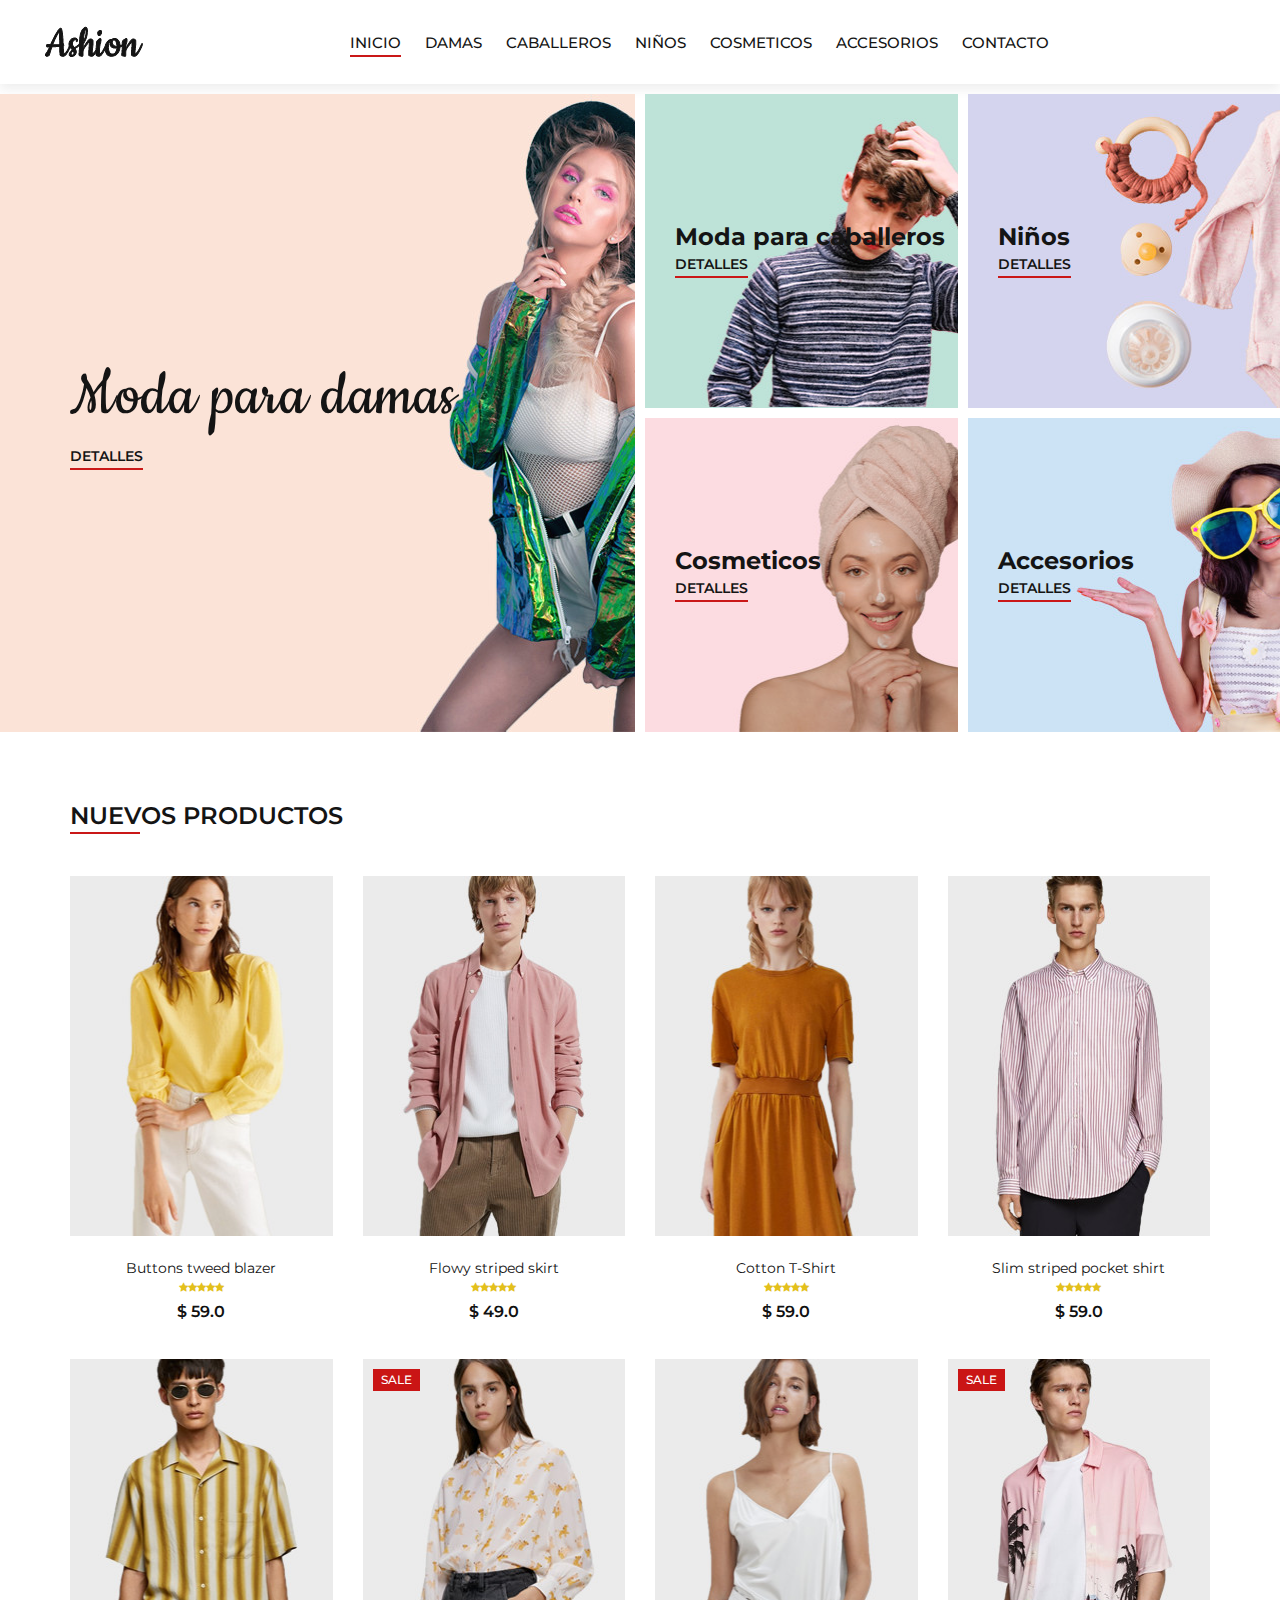
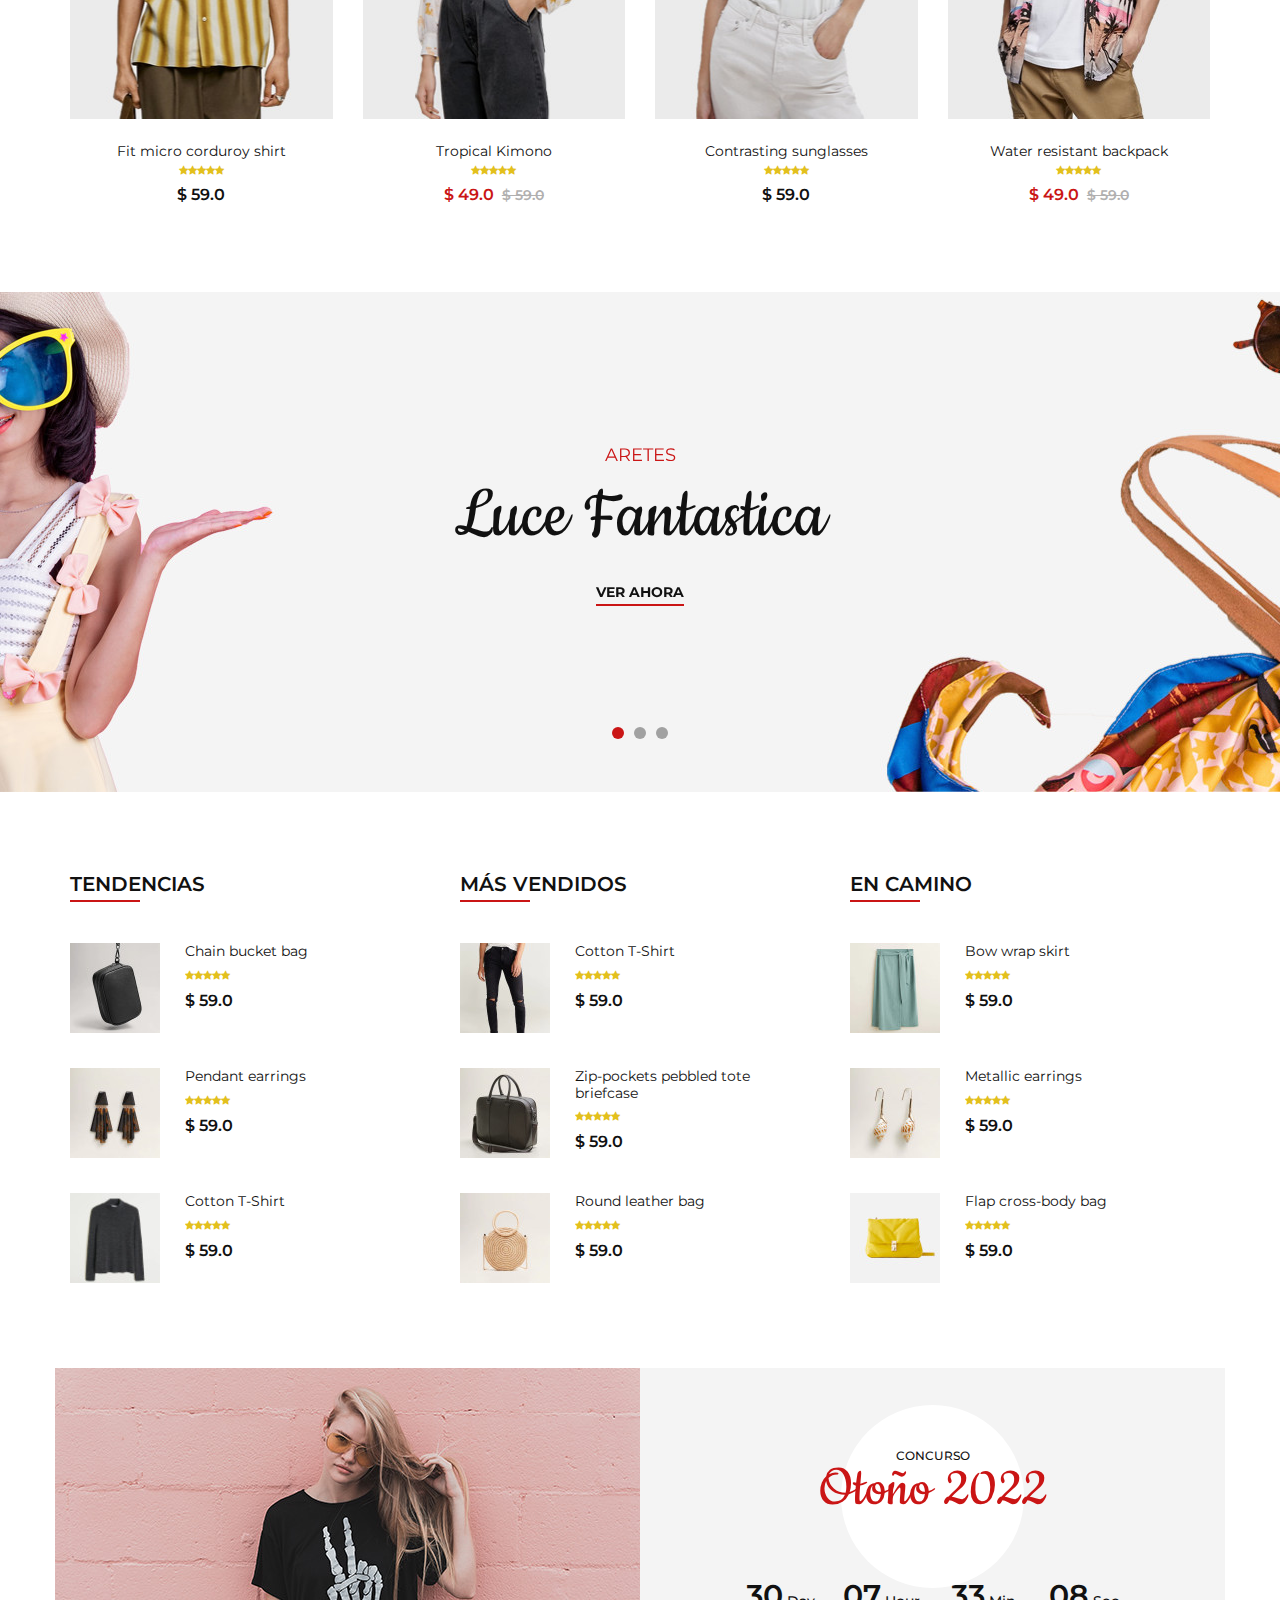
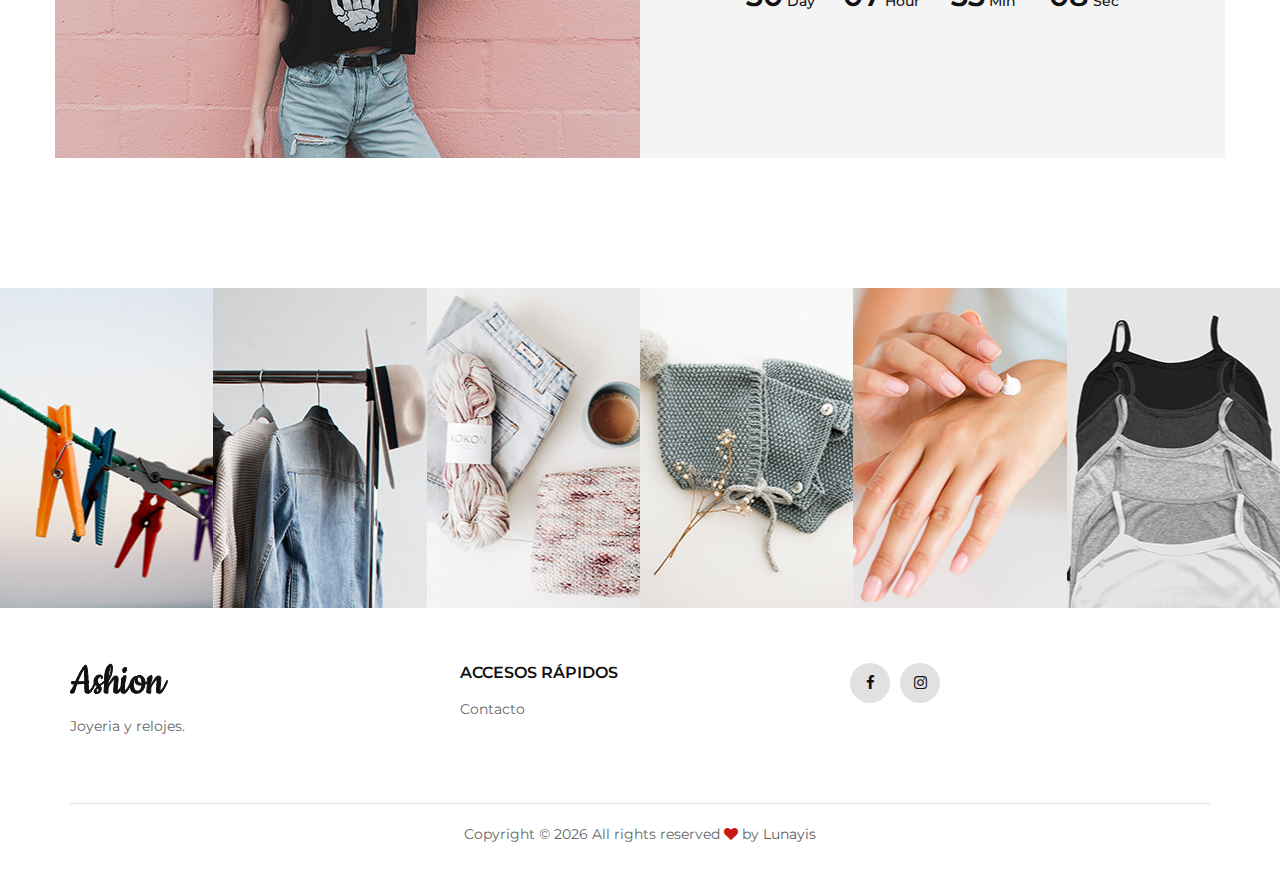
==== commit c8c15b51: "delete unnecessary" ====
--- a/index.html
+++ b/index.html
@@ -7,7 +7,7 @@
     <meta name="keywords" content="Ashion, unica, creative, html">
     <meta name="viewport" content="width=device-width, initial-scale=1.0">
     <meta http-equiv="X-UA-Compatible" content="ie=edge">
-    <title>Ashion | Template</title>
+    <title>Lunayis</title>
 
     <!-- Google Font -->
     <link href="https://fonts.googleapis.com/css2?family=Cookie&display=swap" rel="stylesheet">
@@ -34,24 +34,12 @@
     <!-- Offcanvas Menu Begin -->
     <div class="offcanvas-menu-overlay"></div>
     <div class="offcanvas-menu-wrapper">
-        <div class="offcanvas__close">+</div>
         <ul class="offcanvas__widget">
-            <li><span class="icon_search search-switch"></span></li>
-            <li><a href="#"><span class="icon_heart_alt"></span>
-                <div class="tip">2</div>
-            </a></li>
-            <li><a href="#"><span class="icon_bag_alt"></span>
-                <div class="tip">2</div>
-            </a></li>
         </ul>
         <div class="offcanvas__logo">
             <a href="./index.html"><img src="img/logo.png" alt=""></a>
         </div>
         <div id="mobile-menu-wrap"></div>
-        <div class="offcanvas__auth">
-            <a href="#">Login</a>
-            <a href="#">Register</a>
-        </div>
     </div>
     <!-- Offcanvas Menu End -->
 
@@ -64,42 +52,18 @@
                         <a href="./index.html"><img src="img/logo.png" alt=""></a>
                     </div>
                 </div>
-                <div class="col-xl-6 col-lg-7">
+                <div class="col-xl-8 col-lg-8">
                     <nav class="header__menu">
                         <ul>
-                            <li class="active"><a href="./index.html">Home</a></li>
-                            <li><a href="#">Women’s</a></li>
-                            <li><a href="#">Men’s</a></li>
-                            <li><a href="./shop.html">Shop</a></li>
-                            <li><a href="#">Pages</a>
-                                <ul class="dropdown">
-                                    <li><a href="./product-details.html">Product Details</a></li>
-                                    <li><a href="./shop-cart.html">Shop Cart</a></li>
-                                    <li><a href="./checkout.html">Checkout</a></li>
-                                    <li><a href="./blog-details.html">Blog Details</a></li>
-                                </ul>
-                            </li>
-                            <li><a href="./blog.html">Blog</a></li>
-                            <li><a href="./contact.html">Contact</a></li>
+                            <li class="active"><a href="./index.html">Inicio</a></li>
+                            <li><a href="#">Damas</a></li>
+                            <li><a href="#">Caballeros</a></li>
+                            <li><a href="#">Niños</a></li>
+                            <li><a href="#">Cosmeticos</a></li>
+                            <li><a href="./shop.html">Accesorios</a></li>
+                            <li><a href="./contact.html">Contacto</a></li>
                         </ul>
                     </nav>
-                </div>
-                <div class="col-lg-3">
-                    <div class="header__right">
-                        <div class="header__right__auth">
-                            <a href="#">Login</a>
-                            <a href="#">Register</a>
-                        </div>
-                        <ul class="header__right__widget">
-                            <li><span class="icon_search search-switch"></span></li>
-                            <li><a href="#"><span class="icon_heart_alt"></span>
-                                <div class="tip">2</div>
-                            </a></li>
-                            <li><a href="#"><span class="icon_bag_alt"></span>
-                                <div class="tip">2</div>
-                            </a></li>
-                        </ul>
-                    </div>
                 </div>
             </div>
             <div class="canvas__open">
@@ -117,10 +81,10 @@
                     <div class="categories__item categories__large__item set-bg"
                     data-setbg="img/categories/category-1.jpg">
                     <div class="categories__text">
-                        <h1>Women’s fashion</h1>
-                        <p>Sitamet, consectetur adipiscing elit, sed do eiusmod tempor incidid-unt labore
-                        edolore magna aliquapendisse ultrices gravida.</p>
-                        <a href="#">Shop now</a>
+                        <h1>Moda para damas</h1>
+                        <!-- <p>Sitamet, consectetur adipiscing elit, sed do eiusmod tempor incidid-unt labore
+                        edolore magna aliquapendisse ultrices gravida.</p> -->
+                        <a href="#">Detalles</a>
                     </div>
                 </div>
             </div>
@@ -129,36 +93,36 @@
                     <div class="col-lg-6 col-md-6 col-sm-6 p-0">
                         <div class="categories__item set-bg" data-setbg="img/categories/category-2.jpg">
                             <div class="categories__text">
-                                <h4>Men’s fashion</h4>
-                                <p>358 items</p>
-                                <a href="#">Shop now</a>
+                                <h4>Moda para caballeros</h4>
+                                <!-- <p>358 items</p> -->
+                                <a href="#">Detalles</a>
                             </div>
                         </div>
                     </div>
                     <div class="col-lg-6 col-md-6 col-sm-6 p-0">
                         <div class="categories__item set-bg" data-setbg="img/categories/category-3.jpg">
                             <div class="categories__text">
-                                <h4>Kid’s fashion</h4>
-                                <p>273 items</p>
-                                <a href="#">Shop now</a>
+                                <h4>Niños</h4>
+                                <!-- <p>273 items</p> -->
+                                <a href="#">Detalles</a>
                             </div>
                         </div>
                     </div>
                     <div class="col-lg-6 col-md-6 col-sm-6 p-0">
                         <div class="categories__item set-bg" data-setbg="img/categories/category-4.jpg">
                             <div class="categories__text">
-                                <h4>Cosmetics</h4>
-                                <p>159 items</p>
-                                <a href="#">Shop now</a>
+                                <h4>Cosmeticos</h4>
+                                <!-- <p>159 items</p> -->
+                                <a href="#">Detalles</a>
                             </div>
                         </div>
                     </div>
                     <div class="col-lg-6 col-md-6 col-sm-6 p-0">
                         <div class="categories__item set-bg" data-setbg="img/categories/category-5.jpg">
                             <div class="categories__text">
-                                <h4>Accessories</h4>
-                                <p>792 items</p>
-                                <a href="#">Shop now</a>
+                                <h4>Accesorios</h4>
+                                <!-- <p>792 items</p> -->
+                                <a href="#">Detalles</a>
                             </div>
                         </div>
                     </div>
@@ -175,25 +139,15 @@
         <div class="row">
             <div class="col-lg-4 col-md-4">
                 <div class="section-title">
-                    <h4>New product</h4>
-                </div>
-            </div>
-            <div class="col-lg-8 col-md-8">
-                <ul class="filter__controls">
-                    <li class="active" data-filter="*">All</li>
-                    <li data-filter=".women">Women’s</li>
-                    <li data-filter=".men">Men’s</li>
-                    <li data-filter=".kid">Kid’s</li>
-                    <li data-filter=".accessories">Accessories</li>
-                    <li data-filter=".cosmetic">Cosmetics</li>
-                </ul>
+                    <h4>Nuevos Productos</h4>
+                </div>
             </div>
         </div>
         <div class="row property__gallery">
             <div class="col-lg-3 col-md-4 col-sm-6 mix women">
                 <div class="product__item">
                     <div class="product__item__pic set-bg" data-setbg="img/product/product-1.jpg">
-                        <div class="label new">New</div>
+                        <!-- <div class="label new">New</div> -->
                         <ul class="product__hover">
                             <li><a href="img/product/product-1.jpg" class="image-popup"><span class="arrow_expand"></span></a></li>
                             <li><a href="#"><span class="icon_heart_alt"></span></a></li>
@@ -238,7 +192,7 @@
             <div class="col-lg-3 col-md-4 col-sm-6 mix accessories">
                 <div class="product__item">
                     <div class="product__item__pic set-bg" data-setbg="img/product/product-3.jpg">
-                        <div class="label stockout">out of stock</div>
+                        <!-- <div class="label stockout">out of stock</div> -->
                         <ul class="product__hover">
                             <li><a href="img/product/product-3.jpg" class="image-popup"><span class="arrow_expand"></span></a></li>
                             <li><a href="#"><span class="icon_heart_alt"></span></a></li>
@@ -383,23 +337,23 @@
                 <div class="banner__slider owl-carousel">
                     <div class="banner__item">
                         <div class="banner__text">
-                            <span>The Chloe Collection</span>
-                            <h1>The Project Jacket</h1>
-                            <a href="#">Shop now</a>
+                            <span>Aretes</span>
+                            <h1>Luce Fantastica</h1>
+                            <a href="#">Ver ahora</a>
                         </div>
                     </div>
                     <div class="banner__item">
                         <div class="banner__text">
-                            <span>The Chloe Collection</span>
-                            <h1>The Project Jacket</h1>
-                            <a href="#">Shop now</a>
+                            <span>Recuerdos</span>
+                            <h1>Para Regalar</h1>
+                            <a href="#">Ver ahora</a>
                         </div>
                     </div>
                     <div class="banner__item">
                         <div class="banner__text">
-                            <span>The Chloe Collection</span>
-                            <h1>The Project Jacket</h1>
-                            <a href="#">Shop now</a>
+                            <span>Jabones</span>
+                            <h1>Para Oler Sabroso</h1>
+                            <a href="#">Ver ahora</a>
                         </div>
                     </div>
                 </div>
@@ -416,7 +370,7 @@
             <div class="col-lg-4 col-md-4 col-sm-6">
                 <div class="trend__content">
                     <div class="section-title">
-                        <h4>Hot Trend</h4>
+                        <h4>Tendencias</h4>
                     </div>
                     <div class="trend__item">
                         <div class="trend__item__pic">
@@ -471,7 +425,7 @@
             <div class="col-lg-4 col-md-4 col-sm-6">
                 <div class="trend__content">
                     <div class="section-title">
-                        <h4>Best seller</h4>
+                        <h4>Más vendidos</h4>
                     </div>
                     <div class="trend__item">
                         <div class="trend__item__pic">
@@ -526,7 +480,7 @@
             <div class="col-lg-4 col-md-4 col-sm-6">
                 <div class="trend__content">
                     <div class="section-title">
-                        <h4>Feature</h4>
+                        <h4>En camino</h4>
                     </div>
                     <div class="trend__item">
                         <div class="trend__item__pic">
@@ -595,9 +549,8 @@
             <div class="col-lg-6 p-0">
                 <div class="discount__text">
                     <div class="discount__text__title">
-                        <span>Discount</span>
-                        <h2>Summer 2019</h2>
-                        <h5><span>Sale</span> 50%</h5>
+                        <span>Concurso</span>
+                        <h2>Otoño 2022</h2>
                     </div>
                     <div class="discount__countdown" id="countdown-time">
                         <div class="countdown__item">
@@ -617,7 +570,7 @@
                             <p>Sec</p>
                         </div>
                     </div>
-                    <a href="#">Shop now</a>
+                    <!-- <a href="#">Shop now</a> -->
                 </div>
             </div>
         </div>
@@ -628,36 +581,7 @@
 <!-- Services Section Begin -->
 <section class="services spad">
     <div class="container">
-        <div class="row">
-            <div class="col-lg-3 col-md-4 col-sm-6">
-                <div class="services__item">
-                    <i class="fa fa-car"></i>
-                    <h6>Free Shipping</h6>
-                    <p>For all oder over $99</p>
-                </div>
-            </div>
-            <div class="col-lg-3 col-md-4 col-sm-6">
-                <div class="services__item">
-                    <i class="fa fa-money"></i>
-                    <h6>Money Back Guarantee</h6>
-                    <p>If good have Problems</p>
-                </div>
-            </div>
-            <div class="col-lg-3 col-md-4 col-sm-6">
-                <div class="services__item">
-                    <i class="fa fa-support"></i>
-                    <h6>Online Support 24/7</h6>
-                    <p>Dedicated support</p>
-                </div>
-            </div>
-            <div class="col-lg-3 col-md-4 col-sm-6">
-                <div class="services__item">
-                    <i class="fa fa-headphones"></i>
-                    <h6>Payment Secure</h6>
-                    <p>100% secure payment</p>
-                </div>
-            </div>
-        </div>
+        <div class="row"></div>
     </div>
 </section>
 <!-- Services Section End -->
@@ -670,7 +594,7 @@
                 <div class="instagram__item set-bg" data-setbg="img/instagram/insta-1.jpg">
                     <div class="instagram__text">
                         <i class="fa fa-instagram"></i>
-                        <a href="#">@ ashion_shop</a>
+                        <a href="#">@ lunayis</a>
                     </div>
                 </div>
             </div>
@@ -678,7 +602,7 @@
                 <div class="instagram__item set-bg" data-setbg="img/instagram/insta-2.jpg">
                     <div class="instagram__text">
                         <i class="fa fa-instagram"></i>
-                        <a href="#">@ ashion_shop</a>
+                        <a href="#">@ lunayis</a>
                     </div>
                 </div>
             </div>
@@ -686,7 +610,7 @@
                 <div class="instagram__item set-bg" data-setbg="img/instagram/insta-3.jpg">
                     <div class="instagram__text">
                         <i class="fa fa-instagram"></i>
-                        <a href="#">@ ashion_shop</a>
+                        <a href="#">@ lunayis</a>
                     </div>
                 </div>
             </div>
@@ -694,7 +618,7 @@
                 <div class="instagram__item set-bg" data-setbg="img/instagram/insta-4.jpg">
                     <div class="instagram__text">
                         <i class="fa fa-instagram"></i>
-                        <a href="#">@ ashion_shop</a>
+                        <a href="#">@ lunayis</a>
                     </div>
                 </div>
             </div>
@@ -702,7 +626,7 @@
                 <div class="instagram__item set-bg" data-setbg="img/instagram/insta-5.jpg">
                     <div class="instagram__text">
                         <i class="fa fa-instagram"></i>
-                        <a href="#">@ ashion_shop</a>
+                        <a href="#">@ lunayis</a>
                     </div>
                 </div>
             </div>
@@ -710,7 +634,7 @@
                 <div class="instagram__item set-bg" data-setbg="img/instagram/insta-6.jpg">
                     <div class="instagram__text">
                         <i class="fa fa-instagram"></i>
-                        <a href="#">@ ashion_shop</a>
+                        <a href="#">@ lunayis</a>
                     </div>
                 </div>
             </div>
@@ -728,30 +652,19 @@
                     <div class="footer__logo">
                         <a href="./index.html"><img src="img/logo.png" alt=""></a>
                     </div>
-                    <p>Lorem ipsum dolor sit amet, consectetur adipiscing elit, sed do eiusmod tempor incididunt
-                    cilisis.</p>
-                    <div class="footer__payment">
-                        <a href="#"><img src="img/payment/payment-1.png" alt=""></a>
-                        <a href="#"><img src="img/payment/payment-2.png" alt=""></a>
-                        <a href="#"><img src="img/payment/payment-3.png" alt=""></a>
-                        <a href="#"><img src="img/payment/payment-4.png" alt=""></a>
-                        <a href="#"><img src="img/payment/payment-5.png" alt=""></a>
-                    </div>
+                    <p>Joyeria y relojes.</p>
                 </div>
             </div>
             <div class="col-lg-2 col-md-3 col-sm-5">
                 <div class="footer__widget">
-                    <h6>Quick links</h6>
+                    <h6>Accesos rápidos</h6>
                     <ul>
-                        <li><a href="#">About</a></li>
-                        <li><a href="#">Blogs</a></li>
-                        <li><a href="#">Contact</a></li>
-                        <li><a href="#">FAQ</a></li>
+                        <li><a href="./contact.html">Contacto</a></li>
                     </ul>
                 </div>
             </div>
             <div class="col-lg-2 col-md-3 col-sm-4">
-                <div class="footer__widget">
+                <!-- <div class="footer__widget">
                     <h6>Account</h6>
                     <ul>
                         <li><a href="#">My Account</a></li>
@@ -759,21 +672,16 @@
                         <li><a href="#">Checkout</a></li>
                         <li><a href="#">Wishlist</a></li>
                     </ul>
-                </div>
+                </div> -->
             </div>
             <div class="col-lg-4 col-md-8 col-sm-8">
                 <div class="footer__newslatter">
-                    <h6>NEWSLETTER</h6>
-                    <form action="#">
-                        <input type="text" placeholder="Email">
-                        <button type="submit" class="site-btn">Subscribe</button>
-                    </form>
                     <div class="footer__social">
                         <a href="#"><i class="fa fa-facebook"></i></a>
-                        <a href="#"><i class="fa fa-twitter"></i></a>
-                        <a href="#"><i class="fa fa-youtube-play"></i></a>
+                        <!-- <a href="#"><i class="fa fa-twitter"></i></a> -->
+                        <!-- <a href="#"><i class="fa fa-youtube-play"></i></a> -->
                         <a href="#"><i class="fa fa-instagram"></i></a>
-                        <a href="#"><i class="fa fa-pinterest"></i></a>
+                        <!-- <a href="#"><i class="fa fa-pinterest"></i></a> -->
                     </div>
                 </div>
             </div>
@@ -782,7 +690,7 @@
             <div class="col-lg-12">
                 <!-- Link back to Colorlib can't be removed. Template is licensed under CC BY 3.0. -->
                 <div class="footer__copyright__text">
-                    <p>Copyright &copy; <script>document.write(new Date().getFullYear());</script> All rights reserved | This template is made with <i class="fa fa-heart" aria-hidden="true"></i> by <a href="https://colorlib.com" target="_blank">Colorlib</a></p>
+                    <p>Copyright &copy; <script>document.write(new Date().getFullYear());</script> All rights reserved <i class="fa fa-heart" aria-hidden="true"></i> by <a href="https://colorlib.com" target="_blank">Lunayis</a></p>
                 </div>
                 <!-- Link back to Colorlib can't be removed. Template is licensed under CC BY 3.0. -->
             </div>
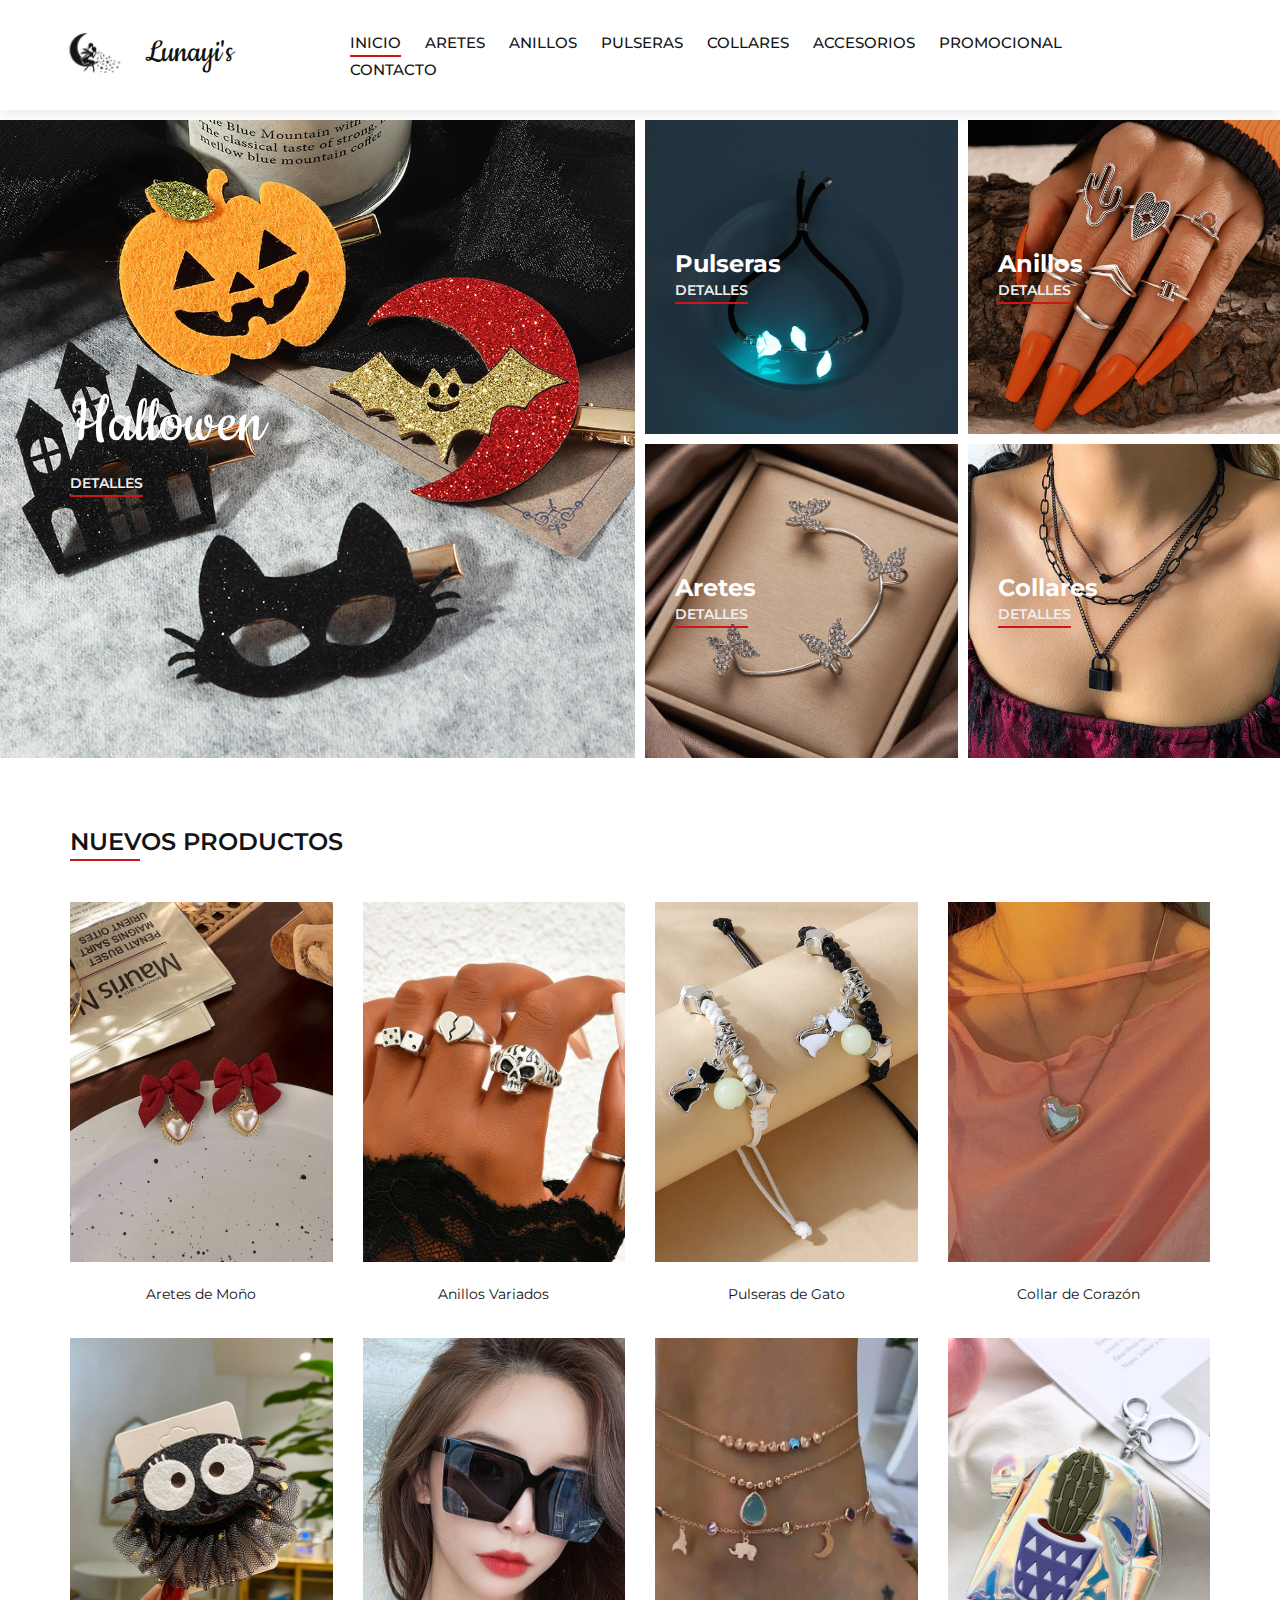
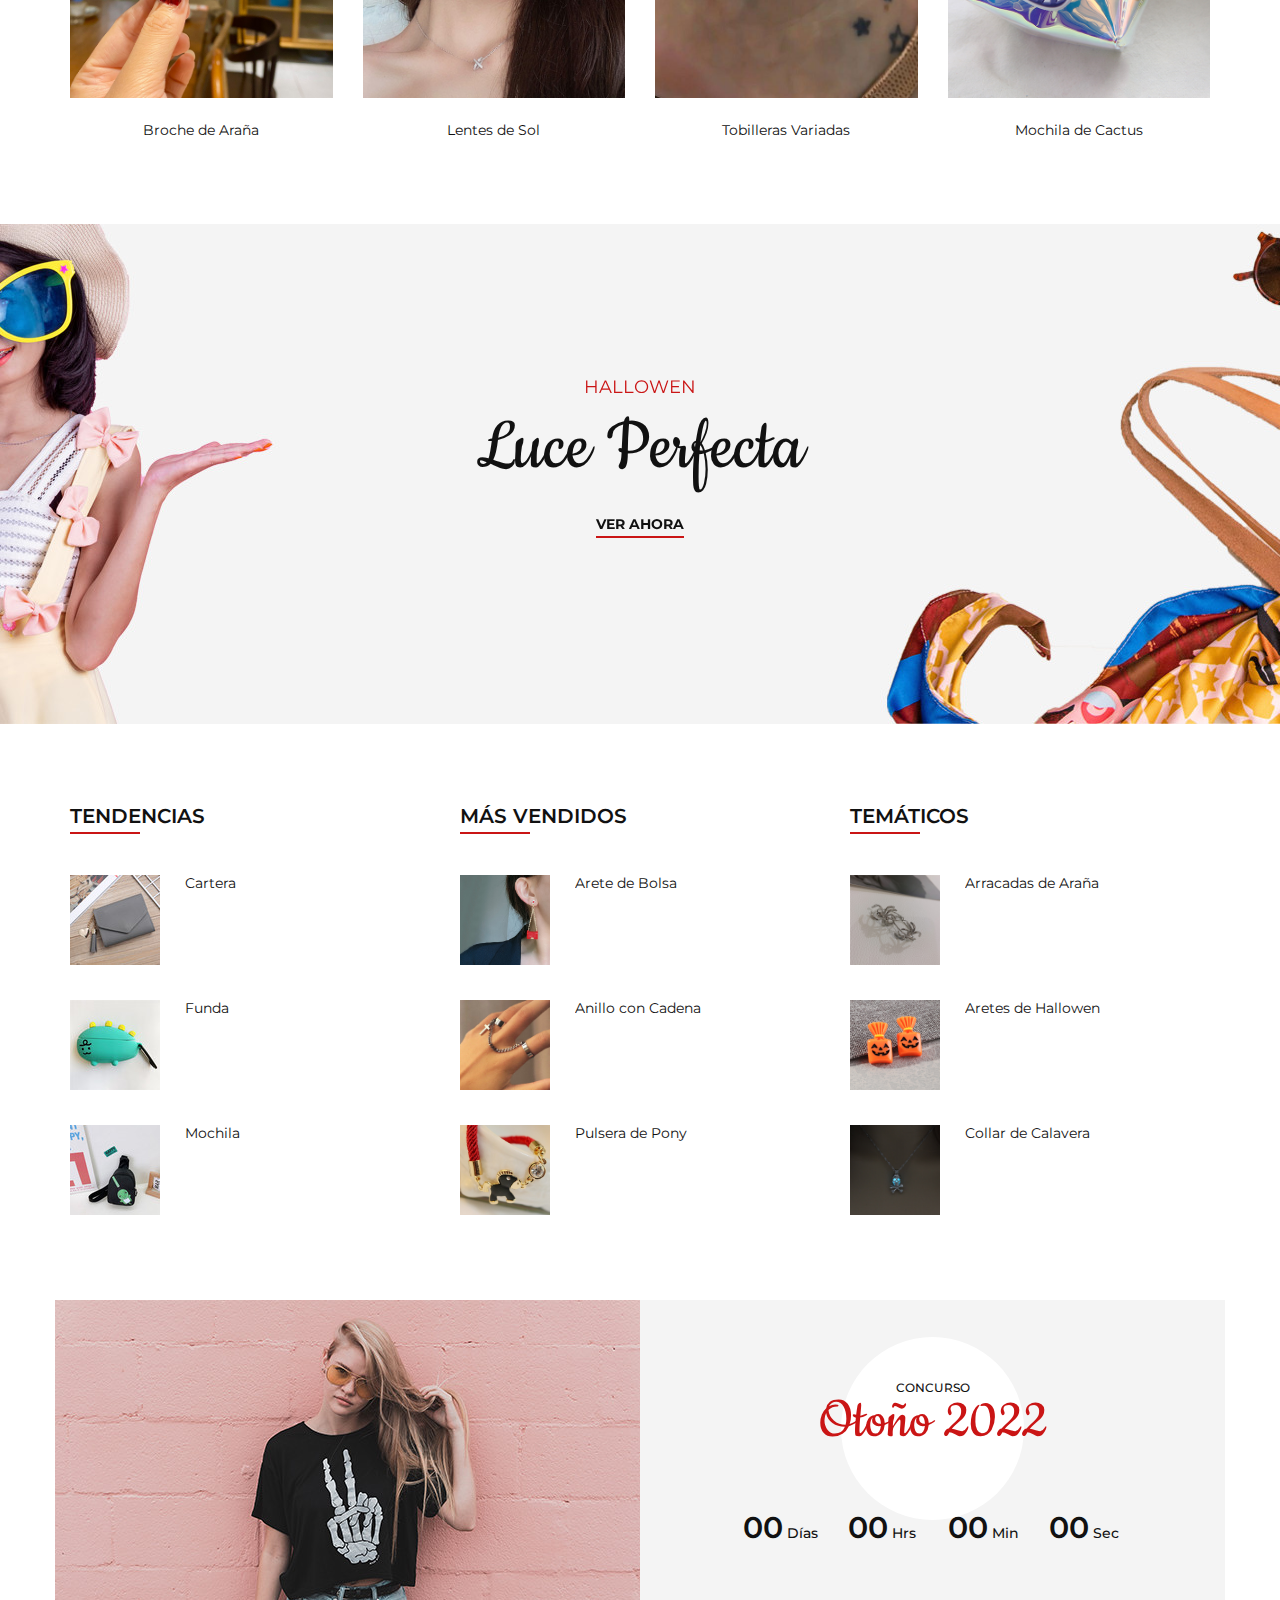
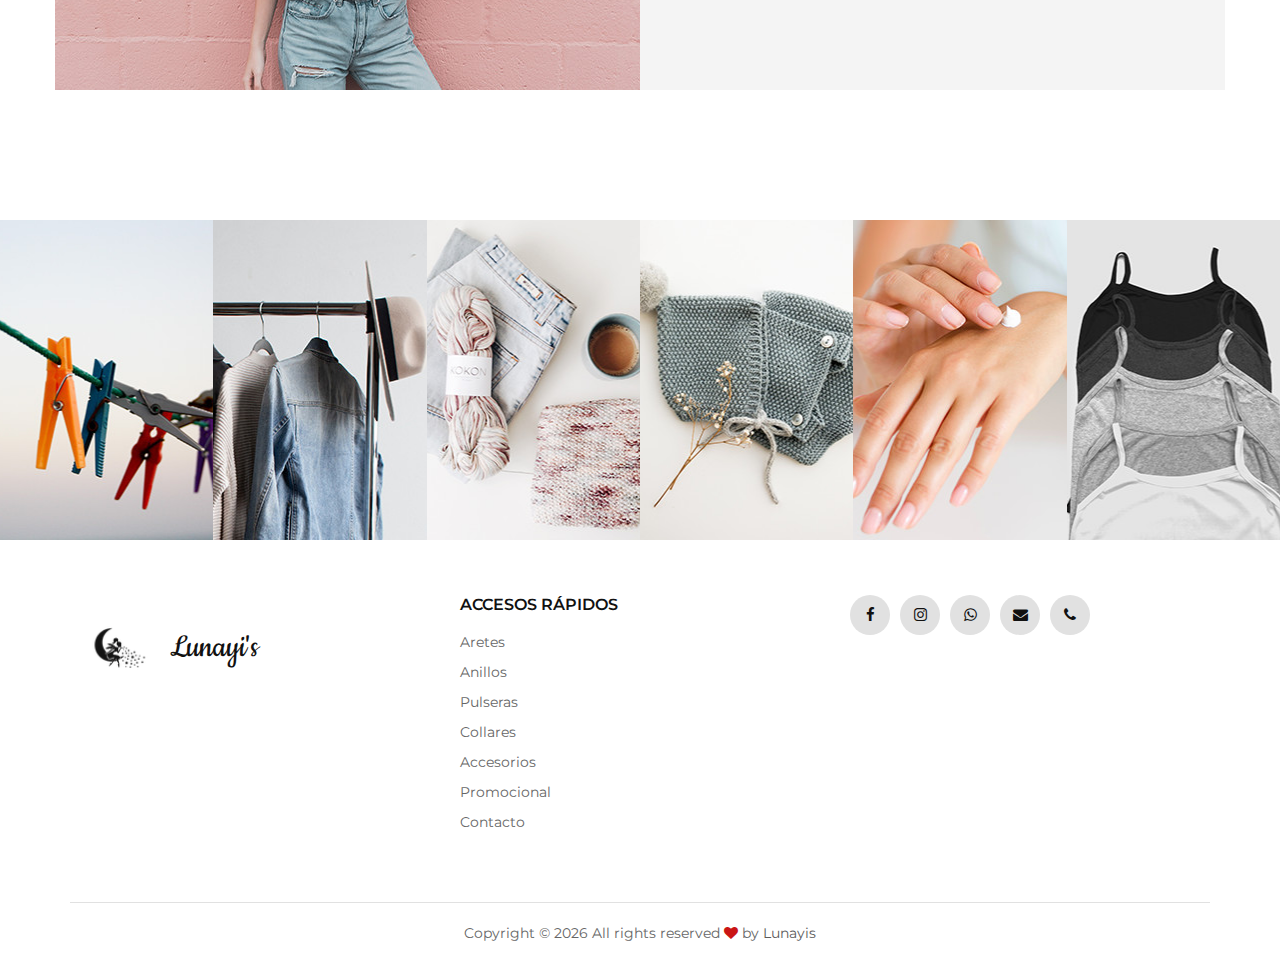
==== commit 6506234a: "Completed" ====
--- a/index.html
+++ b/index.html
@@ -1,726 +1,566 @@
 <!DOCTYPE html>
-<html lang="zxx">
+<html lang="es">
 
 <head>
-    <meta charset="UTF-8">
-    <meta name="description" content="Ashion Template">
-    <meta name="keywords" content="Ashion, unica, creative, html">
-    <meta name="viewport" content="width=device-width, initial-scale=1.0">
-    <meta http-equiv="X-UA-Compatible" content="ie=edge">
-    <title>Lunayis</title>
-
-    <!-- Google Font -->
-    <link href="https://fonts.googleapis.com/css2?family=Cookie&display=swap" rel="stylesheet">
-    <link href="https://fonts.googleapis.com/css2?family=Montserrat:wght@400;500;600;700;800;900&display=swap"
+  <meta charset="UTF-8">
+  <meta name="description" content="Ashion Template">
+  <meta name="keywords" content="Ashion, unica, creative, html">
+  <meta name="viewport" content="width=device-width, initial-scale=1.0">
+  <meta http-equiv="X-UA-Compatible" content="ie=edge">
+  <title>Lunayis</title>
+
+  <!-- Google Font -->
+  <link href="https://fonts.googleapis.com/css2?family=Cookie&display=swap" rel="stylesheet">
+  <link href="https://fonts.googleapis.com/css2?family=Montserrat:wght@400;500;600;700;800;900&display=swap"
     rel="stylesheet">
 
-    <!-- Css Styles -->
-    <link rel="stylesheet" href="css/bootstrap.min.css" type="text/css">
-    <link rel="stylesheet" href="css/font-awesome.min.css" type="text/css">
-    <link rel="stylesheet" href="css/elegant-icons.css" type="text/css">
-    <link rel="stylesheet" href="css/jquery-ui.min.css" type="text/css">
-    <link rel="stylesheet" href="css/magnific-popup.css" type="text/css">
-    <link rel="stylesheet" href="css/owl.carousel.min.css" type="text/css">
-    <link rel="stylesheet" href="css/slicknav.min.css" type="text/css">
-    <link rel="stylesheet" href="css/style.css" type="text/css">
+  <!-- Css Styles -->
+  <link rel="stylesheet" href="css/bootstrap.min.css" type="text/css">
+  <link rel="stylesheet" href="css/font-awesome.min.css" type="text/css">
+  <link rel="stylesheet" href="css/elegant-icons.css" type="text/css">
+  <link rel="stylesheet" href="css/jquery-ui.min.css" type="text/css">
+  <link rel="stylesheet" href="css/magnific-popup.css" type="text/css">
+  <link rel="stylesheet" href="css/owl.carousel.min.css" type="text/css">
+  <link rel="stylesheet" href="css/slicknav.min.css" type="text/css">
+  <link rel="stylesheet" href="css/style.css" type="text/css">
+  <link rel="icon" href="img/back.png">
 </head>
 
 <body>
-    <!-- Page Preloder -->
-    <div id="preloder">
-        <div class="loader"></div>
-    </div>
-
-    <!-- Offcanvas Menu Begin -->
-    <div class="offcanvas-menu-overlay"></div>
-    <div class="offcanvas-menu-wrapper">
-        <ul class="offcanvas__widget">
-        </ul>
-        <div class="offcanvas__logo">
-            <a href="./index.html"><img src="img/logo.png" alt=""></a>
-        </div>
-        <div id="mobile-menu-wrap"></div>
-    </div>
-    <!-- Offcanvas Menu End -->
-
-    <!-- Header Section Begin -->
-    <header class="header">
-        <div class="container-fluid">
-            <div class="row">
-                <div class="col-xl-3 col-lg-2">
-                    <div class="header__logo">
-                        <a href="./index.html"><img src="img/logo.png" alt=""></a>
-                    </div>
+  <!-- Page Preloder -->
+  <div id="preloder">
+    <div class="loader"></div>
+  </div>
+
+  <!-- Offcanvas Menu Begin -->
+  <div class="offcanvas-menu-overlay"></div>
+  <div class="offcanvas-menu-wrapper">
+    <ul class="offcanvas__widget">
+    </ul>
+    <div class="offcanvas__logo">
+      <a href="./index.html">
+        <img src="img/back.png" alt="">
+        <span>Lunayi's</span>
+      </a>
+    </div>
+    <div id="mobile-menu-wrap"></div>
+  </div>
+  <!-- Offcanvas Menu End -->
+
+  <!-- Header Section Begin -->
+  <header class="header">
+    <div class="container-fluid">
+      <div class="row">
+        <div class="col-xl-3 col-lg-2">
+          <div class="header__logo">
+            <a href="./index.html"><img src="img/back.png" alt=""></a>
+            <span>Lunayi's</span>
+          </div>
+        </div>
+        <div class="col-xl-8 col-lg-8">
+          <nav class="header__menu">
+            <ul>
+              <li class="active"><a href="./index.html">Inicio</a></li>
+              <li><a href="earring.html">Aretes</a></li>
+              <li><a href="rings.html">Anillos</a></li>
+              <li><a href="wrist.html">Pulseras</a></li>
+              <li><a href="necklaces.html">Collares</a></li>
+              <li><a href="./accesories.html">Accesorios</a></li>
+              <li><a href="./promocional.html">Promocional</a></li>
+              <li><a href="./contact.html">Contacto</a></li>
+            </ul>
+          </nav>
+        </div>
+      </div>
+      <div class="canvas__open">
+        <i class="fa fa-bars"></i>
+      </div>
+    </div>
+  </header>
+  <!-- Header Section End -->
+
+  <!-- Categories Section Begin -->
+  <section class="categories">
+    <div class="container-fluid">
+      <div class="row">
+        <div class="col-lg-6 p-0">
+          <div class="categories__item categories__large__item set-bg" data-setbg="img/categories/category-6.jpg">
+            <div class="categories__text">
+              <h1>Hallowen</h1>
+              <a href="./promocional.html">Detalles</a>
+            </div>
+          </div>
+        </div>
+        <div class="col-lg-6">
+          <div class="row">
+            <div class="col-lg-6 col-md-6 col-sm-6 p-0">
+              <div class="categories__item set-bg" data-setbg="img/categories/category-10.jpg">
+                <div class="categories__text">
+                  <h4>Pulseras</h4>
+                  <a href="./promocional.html">Detalles</a>
                 </div>
-                <div class="col-xl-8 col-lg-8">
-                    <nav class="header__menu">
-                        <ul>
-                            <li class="active"><a href="./index.html">Inicio</a></li>
-                            <li><a href="#">Damas</a></li>
-                            <li><a href="#">Caballeros</a></li>
-                            <li><a href="#">Niños</a></li>
-                            <li><a href="#">Cosmeticos</a></li>
-                            <li><a href="./shop.html">Accesorios</a></li>
-                            <li><a href="./contact.html">Contacto</a></li>
-                        </ul>
-                    </nav>
+              </div>
+            </div>
+            <div class="col-lg-6 col-md-6 col-sm-6 p-0">
+              <div class="categories__item set-bg" data-setbg="img/categories/category-7.jpg">
+                <div class="categories__text">
+                  <h4>Anillos</h4>
+                  <a href="#">Detalles</a>
                 </div>
-            </div>
-            <div class="canvas__open">
-                <i class="fa fa-bars"></i>
-            </div>
-        </div>
-    </header>
-    <!-- Header Section End -->
-
-    <!-- Categories Section Begin -->
-    <section class="categories">
-        <div class="container-fluid">
-            <div class="row">
-                <div class="col-lg-6 p-0">
-                    <div class="categories__item categories__large__item set-bg"
-                    data-setbg="img/categories/category-1.jpg">
-                    <div class="categories__text">
-                        <h1>Moda para damas</h1>
-                        <!-- <p>Sitamet, consectetur adipiscing elit, sed do eiusmod tempor incidid-unt labore
-                        edolore magna aliquapendisse ultrices gravida.</p> -->
-                        <a href="#">Detalles</a>
-                    </div>
+              </div>
+            </div>
+            <div class="col-lg-6 col-md-6 col-sm-6 p-0">
+              <div class="categories__item set-bg" data-setbg="img/categories/category-8.jpg">
+                <div class="categories__text">
+                  <h4>Aretes</h4>
+                  <a href="#">Detalles</a>
                 </div>
-            </div>
-            <div class="col-lg-6">
-                <div class="row">
-                    <div class="col-lg-6 col-md-6 col-sm-6 p-0">
-                        <div class="categories__item set-bg" data-setbg="img/categories/category-2.jpg">
-                            <div class="categories__text">
-                                <h4>Moda para caballeros</h4>
-                                <!-- <p>358 items</p> -->
-                                <a href="#">Detalles</a>
-                            </div>
-                        </div>
-                    </div>
-                    <div class="col-lg-6 col-md-6 col-sm-6 p-0">
-                        <div class="categories__item set-bg" data-setbg="img/categories/category-3.jpg">
-                            <div class="categories__text">
-                                <h4>Niños</h4>
-                                <!-- <p>273 items</p> -->
-                                <a href="#">Detalles</a>
-                            </div>
-                        </div>
-                    </div>
-                    <div class="col-lg-6 col-md-6 col-sm-6 p-0">
-                        <div class="categories__item set-bg" data-setbg="img/categories/category-4.jpg">
-                            <div class="categories__text">
-                                <h4>Cosmeticos</h4>
-                                <!-- <p>159 items</p> -->
-                                <a href="#">Detalles</a>
-                            </div>
-                        </div>
-                    </div>
-                    <div class="col-lg-6 col-md-6 col-sm-6 p-0">
-                        <div class="categories__item set-bg" data-setbg="img/categories/category-5.jpg">
-                            <div class="categories__text">
-                                <h4>Accesorios</h4>
-                                <!-- <p>792 items</p> -->
-                                <a href="#">Detalles</a>
-                            </div>
-                        </div>
-                    </div>
+              </div>
+            </div>
+            <div class="col-lg-6 col-md-6 col-sm-6 p-0">
+              <div class="categories__item set-bg" data-setbg="img/categories/category-9.jpg">
+                <div class="categories__text">
+                  <h4>Collares</h4>
+                  <a href="#">Detalles</a>
                 </div>
-            </div>
-        </div>
-    </div>
-</section>
-<!-- Categories Section End -->
-
-<!-- Product Section Begin -->
-<section class="product spad">
+              </div>
+            </div>
+          </div>
+        </div>
+      </div>
+    </div>
+  </section>
+  <!-- Categories Section End -->
+
+  <!-- Product Section Begin -->
+  <section class="product spad">
     <div class="container">
-        <div class="row">
-            <div class="col-lg-4 col-md-4">
-                <div class="section-title">
-                    <h4>Nuevos Productos</h4>
-                </div>
-            </div>
-        </div>
-        <div class="row property__gallery">
-            <div class="col-lg-3 col-md-4 col-sm-6 mix women">
-                <div class="product__item">
-                    <div class="product__item__pic set-bg" data-setbg="img/product/product-1.jpg">
-                        <!-- <div class="label new">New</div> -->
-                        <ul class="product__hover">
-                            <li><a href="img/product/product-1.jpg" class="image-popup"><span class="arrow_expand"></span></a></li>
-                            <li><a href="#"><span class="icon_heart_alt"></span></a></li>
-                            <li><a href="#"><span class="icon_bag_alt"></span></a></li>
-                        </ul>
-                    </div>
-                    <div class="product__item__text">
-                        <h6><a href="#">Buttons tweed blazer</a></h6>
-                        <div class="rating">
-                            <i class="fa fa-star"></i>
-                            <i class="fa fa-star"></i>
-                            <i class="fa fa-star"></i>
-                            <i class="fa fa-star"></i>
-                            <i class="fa fa-star"></i>
-                        </div>
-                        <div class="product__price">$ 59.0</div>
-                    </div>
-                </div>
-            </div>
-            <div class="col-lg-3 col-md-4 col-sm-6 mix men">
-                <div class="product__item">
-                    <div class="product__item__pic set-bg" data-setbg="img/product/product-2.jpg">
-                        <ul class="product__hover">
-                            <li><a href="img/product/product-2.jpg" class="image-popup"><span class="arrow_expand"></span></a></li>
-                            <li><a href="#"><span class="icon_heart_alt"></span></a></li>
-                            <li><a href="#"><span class="icon_bag_alt"></span></a></li>
-                        </ul>
-                    </div>
-                    <div class="product__item__text">
-                        <h6><a href="#">Flowy striped skirt</a></h6>
-                        <div class="rating">
-                            <i class="fa fa-star"></i>
-                            <i class="fa fa-star"></i>
-                            <i class="fa fa-star"></i>
-                            <i class="fa fa-star"></i>
-                            <i class="fa fa-star"></i>
-                        </div>
-                        <div class="product__price">$ 49.0</div>
-                    </div>
-                </div>
-            </div>
-            <div class="col-lg-3 col-md-4 col-sm-6 mix accessories">
-                <div class="product__item">
-                    <div class="product__item__pic set-bg" data-setbg="img/product/product-3.jpg">
-                        <!-- <div class="label stockout">out of stock</div> -->
-                        <ul class="product__hover">
-                            <li><a href="img/product/product-3.jpg" class="image-popup"><span class="arrow_expand"></span></a></li>
-                            <li><a href="#"><span class="icon_heart_alt"></span></a></li>
-                            <li><a href="#"><span class="icon_bag_alt"></span></a></li>
-                        </ul>
-                    </div>
-                    <div class="product__item__text">
-                        <h6><a href="#">Cotton T-Shirt</a></h6>
-                        <div class="rating">
-                            <i class="fa fa-star"></i>
-                            <i class="fa fa-star"></i>
-                            <i class="fa fa-star"></i>
-                            <i class="fa fa-star"></i>
-                            <i class="fa fa-star"></i>
-                        </div>
-                        <div class="product__price">$ 59.0</div>
-                    </div>
-                </div>
-            </div>
-            <div class="col-lg-3 col-md-4 col-sm-6 mix cosmetic">
-                <div class="product__item">
-                    <div class="product__item__pic set-bg" data-setbg="img/product/product-4.jpg">
-                        <ul class="product__hover">
-                            <li><a href="img/product/product-4.jpg" class="image-popup"><span class="arrow_expand"></span></a></li>
-                            <li><a href="#"><span class="icon_heart_alt"></span></a></li>
-                            <li><a href="#"><span class="icon_bag_alt"></span></a></li>
-                        </ul>
-                    </div>
-                    <div class="product__item__text">
-                        <h6><a href="#">Slim striped pocket shirt</a></h6>
-                        <div class="rating">
-                            <i class="fa fa-star"></i>
-                            <i class="fa fa-star"></i>
-                            <i class="fa fa-star"></i>
-                            <i class="fa fa-star"></i>
-                            <i class="fa fa-star"></i>
-                        </div>
-                        <div class="product__price">$ 59.0</div>
-                    </div>
-                </div>
-            </div>
-            <div class="col-lg-3 col-md-4 col-sm-6 mix kid">
-                <div class="product__item">
-                    <div class="product__item__pic set-bg" data-setbg="img/product/product-5.jpg">
-                        <ul class="product__hover">
-                            <li><a href="img/product/product-5.jpg" class="image-popup"><span class="arrow_expand"></span></a></li>
-                            <li><a href="#"><span class="icon_heart_alt"></span></a></li>
-                            <li><a href="#"><span class="icon_bag_alt"></span></a></li>
-                        </ul>
-                    </div>
-                    <div class="product__item__text">
-                        <h6><a href="#">Fit micro corduroy shirt</a></h6>
-                        <div class="rating">
-                            <i class="fa fa-star"></i>
-                            <i class="fa fa-star"></i>
-                            <i class="fa fa-star"></i>
-                            <i class="fa fa-star"></i>
-                            <i class="fa fa-star"></i>
-                        </div>
-                        <div class="product__price">$ 59.0</div>
-                    </div>
-                </div>
-            </div>
-            <div class="col-lg-3 col-md-4 col-sm-6 mix women men kid accessories cosmetic">
-                <div class="product__item sale">
-                    <div class="product__item__pic set-bg" data-setbg="img/product/product-6.jpg">
-                        <div class="label sale">Sale</div>
-                        <ul class="product__hover">
-                            <li><a href="img/product/product-6.jpg" class="image-popup"><span class="arrow_expand"></span></a></li>
-                            <li><a href="#"><span class="icon_heart_alt"></span></a></li>
-                            <li><a href="#"><span class="icon_bag_alt"></span></a></li>
-                        </ul>
-                    </div>
-                    <div class="product__item__text">
-                        <h6><a href="#">Tropical Kimono</a></h6>
-                        <div class="rating">
-                            <i class="fa fa-star"></i>
-                            <i class="fa fa-star"></i>
-                            <i class="fa fa-star"></i>
-                            <i class="fa fa-star"></i>
-                            <i class="fa fa-star"></i>
-                        </div>
-                        <div class="product__price">$ 49.0 <span>$ 59.0</span></div>
-                    </div>
-                </div>
-            </div>
-            <div class="col-lg-3 col-md-4 col-sm-6 mix women men kid accessories cosmetic">
-                <div class="product__item">
-                    <div class="product__item__pic set-bg" data-setbg="img/product/product-7.jpg">
-                        <ul class="product__hover">
-                            <li><a href="img/product/product-7.jpg" class="image-popup"><span class="arrow_expand"></span></a></li>
-                            <li><a href="#"><span class="icon_heart_alt"></span></a></li>
-                            <li><a href="#"><span class="icon_bag_alt"></span></a></li>
-                        </ul>
-                    </div>
-                    <div class="product__item__text">
-                        <h6><a href="#">Contrasting sunglasses</a></h6>
-                        <div class="rating">
-                            <i class="fa fa-star"></i>
-                            <i class="fa fa-star"></i>
-                            <i class="fa fa-star"></i>
-                            <i class="fa fa-star"></i>
-                            <i class="fa fa-star"></i>
-                        </div>
-                        <div class="product__price">$ 59.0</div>
-                    </div>
-                </div>
-            </div>
-            <div class="col-lg-3 col-md-4 col-sm-6 mix women men kid accessories cosmetic">
-                <div class="product__item sale">
-                    <div class="product__item__pic set-bg" data-setbg="img/product/product-8.jpg">
-                        <div class="label">Sale</div>
-                        <ul class="product__hover">
-                            <li><a href="img/product/product-8.jpg" class="image-popup"><span class="arrow_expand"></span></a></li>
-                            <li><a href="#"><span class="icon_heart_alt"></span></a></li>
-                            <li><a href="#"><span class="icon_bag_alt"></span></a></li>
-                        </ul>
-                    </div>
-                    <div class="product__item__text">
-                        <h6><a href="#">Water resistant backpack</a></h6>
-                        <div class="rating">
-                            <i class="fa fa-star"></i>
-                            <i class="fa fa-star"></i>
-                            <i class="fa fa-star"></i>
-                            <i class="fa fa-star"></i>
-                            <i class="fa fa-star"></i>
-                        </div>
-                        <div class="product__price">$ 49.0 <span>$ 59.0</span></div>
-                    </div>
-                </div>
-            </div>
-        </div>
-    </div>
-</section>
-<!-- Product Section End -->
-
-<!-- Banner Section Begin -->
-<section class="banner set-bg" data-setbg="img/banner/banner-1.jpg">
+      <div class="row">
+        <div class="col-lg-4 col-md-4">
+          <div class="section-title">
+            <h4>Nuevos Productos</h4>
+          </div>
+        </div>
+      </div>
+      <div class="row property__gallery">
+        <div class="col-lg-3 col-md-4 col-sm-6 mix women">
+          <div class="product__item">
+            <div class="product__item__pic set-bg" data-setbg="img/new-products/new-prod-1.jpg">
+              <ul class="product__hover">
+                <li><a href="img/new-products/new-prod-1.jpg" class="image-popup"><span class="arrow_expand"></span></a>
+                </li>
+              </ul>
+            </div>
+            <div class="product__item__text">
+              <h6><a href="#">Aretes de Moño</a></h6>
+            </div>
+          </div>
+        </div>
+        <div class="col-lg-3 col-md-4 col-sm-6 mix men">
+          <div class="product__item">
+            <div class="product__item__pic set-bg" data-setbg="img/new-products/new-prod-2.jpg">
+              <ul class="product__hover">
+                <li><a href="img/new-products/new-prod-2.jpg" class="image-popup"><span class="arrow_expand"></span></a>
+                </li>
+              </ul>
+            </div>
+            <div class="product__item__text">
+              <h6><a href="#">Anillos Variados</a></h6>
+            </div>
+          </div>
+        </div>
+        <div class="col-lg-3 col-md-4 col-sm-6 mix accessories">
+          <div class="product__item">
+            <div class="product__item__pic set-bg" data-setbg="img/new-products/new-prod-3.jpg">
+              <ul class="product__hover">
+                <li><a href="img/new-products/new-prod-3.jpg" class="image-popup"><span class="arrow_expand"></span></a>
+                </li>
+              </ul>
+            </div>
+            <div class="product__item__text">
+              <h6><a href="#">Pulseras de Gato</a></h6>
+            </div>
+          </div>
+        </div>
+        <div class="col-lg-3 col-md-4 col-sm-6 mix cosmetic">
+          <div class="product__item">
+            <div class="product__item__pic set-bg" data-setbg="img/new-products/new-prod-4.jpg">
+              <ul class="product__hover">
+                <li><a href="img/new-products/new-prod-4.jpg" class="image-popup"><span class="arrow_expand"></span></a>
+                </li>
+              </ul>
+            </div>
+            <div class="product__item__text">
+              <h6><a href="#">Collar de Corazón</a></h6>
+            </div>
+          </div>
+        </div>
+        <div class="col-lg-3 col-md-4 col-sm-6 mix kid">
+          <div class="product__item">
+            <div class="product__item__pic set-bg" data-setbg="img/new-products/new-prod-5.jpg">
+              <ul class="product__hover">
+                <li><a href="img/new-products/new-prod-5.jpg" class="image-popup"><span class="arrow_expand"></span></a>
+                </li>
+              </ul>
+            </div>
+            <div class="product__item__text">
+              <h6><a href="#">Broche de Araña</a></h6>
+            </div>
+          </div>
+        </div>
+        <div class="col-lg-3 col-md-4 col-sm-6 mix women men kid accessories cosmetic">
+          <div class="product__item sale">
+            <div class="product__item__pic set-bg" data-setbg="img/new-products/new-prod-6.jpg">
+              <ul class="product__hover">
+                <li><a href="img/new-products/new-prod-6.jpg" class="image-popup"><span class="arrow_expand"></span></a>
+                </li>
+              </ul>
+            </div>
+            <div class="product__item__text">
+              <h6><a href="#">Lentes de Sol</a></h6>
+            </div>
+          </div>
+        </div>
+        <div class="col-lg-3 col-md-4 col-sm-6 mix women men kid accessories cosmetic">
+          <div class="product__item">
+            <div class="product__item__pic set-bg" data-setbg="img/new-products/new-prod-7.jpg">
+              <ul class="product__hover">
+                <li><a href="img/new-products/new-prod-7.jpg" class="image-popup"><span class="arrow_expand"></span></a>
+                </li>
+              </ul>
+            </div>
+            <div class="product__item__text">
+              <h6><a href="#">Tobilleras Variadas</a></h6>
+            </div>
+          </div>
+        </div>
+        <div class="col-lg-3 col-md-4 col-sm-6 mix women men kid accessories cosmetic">
+          <div class="product__item sale">
+            <div class="product__item__pic set-bg" data-setbg="img/new-products/new-prod-8.jpg">
+              <ul class="product__hover">
+                <li><a href="img/new-products/new-prod-8.jpg" class="image-popup"><span class="arrow_expand"></span></a>
+                </li>
+              </ul>
+            </div>
+            <div class="product__item__text">
+              <h6><a href="#">Mochila de Cactus</a></h6>
+            </div>
+          </div>
+        </div>
+      </div>
+    </div>
+  </section>
+  <!-- Product Section End -->
+
+  <!-- Banner Section Begin -->
+  <section class="banner set-bg" data-setbg="img/banner/banner-1.jpg">
     <div class="container">
-        <div class="row">
-            <div class="col-xl-7 col-lg-8 m-auto">
-                <div class="banner__slider owl-carousel">
-                    <div class="banner__item">
-                        <div class="banner__text">
-                            <span>Aretes</span>
-                            <h1>Luce Fantastica</h1>
-                            <a href="#">Ver ahora</a>
-                        </div>
-                    </div>
-                    <div class="banner__item">
-                        <div class="banner__text">
-                            <span>Recuerdos</span>
-                            <h1>Para Regalar</h1>
-                            <a href="#">Ver ahora</a>
-                        </div>
-                    </div>
-                    <div class="banner__item">
-                        <div class="banner__text">
-                            <span>Jabones</span>
-                            <h1>Para Oler Sabroso</h1>
-                            <a href="#">Ver ahora</a>
-                        </div>
-                    </div>
-                </div>
-            </div>
-        </div>
-    </div>
-</section>
-<!-- Banner Section End -->
-
-<!-- Trend Section Begin -->
-<section class="trend spad">
+      <div class="row">
+        <div class="col-xl-7 col-lg-8 m-auto">
+          <div class="banner__slider owl-carousel">
+            <div class="banner__item">
+              <div class="banner__text">
+                <span>Hallowen</span>
+                <h1>Luce Perfecta</h1>
+                <a href="./promocional.html">Ver ahora</a>
+              </div>
+            </div>
+          </div>
+        </div>
+      </div>
+    </div>
+  </section>
+  <!-- Banner Section End -->
+
+  <!-- Trend Section Begin -->
+  <section class="trend spad">
     <div class="container">
-        <div class="row">
-            <div class="col-lg-4 col-md-4 col-sm-6">
-                <div class="trend__content">
-                    <div class="section-title">
-                        <h4>Tendencias</h4>
-                    </div>
-                    <div class="trend__item">
-                        <div class="trend__item__pic">
-                            <img src="img/trend/ht-1.jpg" alt="">
-                        </div>
-                        <div class="trend__item__text">
-                            <h6>Chain bucket bag</h6>
-                            <div class="rating">
-                                <i class="fa fa-star"></i>
-                                <i class="fa fa-star"></i>
-                                <i class="fa fa-star"></i>
-                                <i class="fa fa-star"></i>
-                                <i class="fa fa-star"></i>
-                            </div>
-                            <div class="product__price">$ 59.0</div>
-                        </div>
-                    </div>
-                    <div class="trend__item">
-                        <div class="trend__item__pic">
-                            <img src="img/trend/ht-2.jpg" alt="">
-                        </div>
-                        <div class="trend__item__text">
-                            <h6>Pendant earrings</h6>
-                            <div class="rating">
-                                <i class="fa fa-star"></i>
-                                <i class="fa fa-star"></i>
-                                <i class="fa fa-star"></i>
-                                <i class="fa fa-star"></i>
-                                <i class="fa fa-star"></i>
-                            </div>
-                            <div class="product__price">$ 59.0</div>
-                        </div>
-                    </div>
-                    <div class="trend__item">
-                        <div class="trend__item__pic">
-                            <img src="img/trend/ht-3.jpg" alt="">
-                        </div>
-                        <div class="trend__item__text">
-                            <h6>Cotton T-Shirt</h6>
-                            <div class="rating">
-                                <i class="fa fa-star"></i>
-                                <i class="fa fa-star"></i>
-                                <i class="fa fa-star"></i>
-                                <i class="fa fa-star"></i>
-                                <i class="fa fa-star"></i>
-                            </div>
-                            <div class="product__price">$ 59.0</div>
-                        </div>
-                    </div>
-                </div>
-            </div>
-            <div class="col-lg-4 col-md-4 col-sm-6">
-                <div class="trend__content">
-                    <div class="section-title">
-                        <h4>Más vendidos</h4>
-                    </div>
-                    <div class="trend__item">
-                        <div class="trend__item__pic">
-                            <img src="img/trend/bs-1.jpg" alt="">
-                        </div>
-                        <div class="trend__item__text">
-                            <h6>Cotton T-Shirt</h6>
-                            <div class="rating">
-                                <i class="fa fa-star"></i>
-                                <i class="fa fa-star"></i>
-                                <i class="fa fa-star"></i>
-                                <i class="fa fa-star"></i>
-                                <i class="fa fa-star"></i>
-                            </div>
-                            <div class="product__price">$ 59.0</div>
-                        </div>
-                    </div>
-                    <div class="trend__item">
-                        <div class="trend__item__pic">
-                            <img src="img/trend/bs-2.jpg" alt="">
-                        </div>
-                        <div class="trend__item__text">
-                            <h6>Zip-pockets pebbled tote <br />briefcase</h6>
-                            <div class="rating">
-                                <i class="fa fa-star"></i>
-                                <i class="fa fa-star"></i>
-                                <i class="fa fa-star"></i>
-                                <i class="fa fa-star"></i>
-                                <i class="fa fa-star"></i>
-                            </div>
-                            <div class="product__price">$ 59.0</div>
-                        </div>
-                    </div>
-                    <div class="trend__item">
-                        <div class="trend__item__pic">
-                            <img src="img/trend/bs-3.jpg" alt="">
-                        </div>
-                        <div class="trend__item__text">
-                            <h6>Round leather bag</h6>
-                            <div class="rating">
-                                <i class="fa fa-star"></i>
-                                <i class="fa fa-star"></i>
-                                <i class="fa fa-star"></i>
-                                <i class="fa fa-star"></i>
-                                <i class="fa fa-star"></i>
-                            </div>
-                            <div class="product__price">$ 59.0</div>
-                        </div>
-                    </div>
-                </div>
-            </div>
-            <div class="col-lg-4 col-md-4 col-sm-6">
-                <div class="trend__content">
-                    <div class="section-title">
-                        <h4>En camino</h4>
-                    </div>
-                    <div class="trend__item">
-                        <div class="trend__item__pic">
-                            <img src="img/trend/f-1.jpg" alt="">
-                        </div>
-                        <div class="trend__item__text">
-                            <h6>Bow wrap skirt</h6>
-                            <div class="rating">
-                                <i class="fa fa-star"></i>
-                                <i class="fa fa-star"></i>
-                                <i class="fa fa-star"></i>
-                                <i class="fa fa-star"></i>
-                                <i class="fa fa-star"></i>
-                            </div>
-                            <div class="product__price">$ 59.0</div>
-                        </div>
-                    </div>
-                    <div class="trend__item">
-                        <div class="trend__item__pic">
-                            <img src="img/trend/f-2.jpg" alt="">
-                        </div>
-                        <div class="trend__item__text">
-                            <h6>Metallic earrings</h6>
-                            <div class="rating">
-                                <i class="fa fa-star"></i>
-                                <i class="fa fa-star"></i>
-                                <i class="fa fa-star"></i>
-                                <i class="fa fa-star"></i>
-                                <i class="fa fa-star"></i>
-                            </div>
-                            <div class="product__price">$ 59.0</div>
-                        </div>
-                    </div>
-                    <div class="trend__item">
-                        <div class="trend__item__pic">
-                            <img src="img/trend/f-3.jpg" alt="">
-                        </div>
-                        <div class="trend__item__text">
-                            <h6>Flap cross-body bag</h6>
-                            <div class="rating">
-                                <i class="fa fa-star"></i>
-                                <i class="fa fa-star"></i>
-                                <i class="fa fa-star"></i>
-                                <i class="fa fa-star"></i>
-                                <i class="fa fa-star"></i>
-                            </div>
-                            <div class="product__price">$ 59.0</div>
-                        </div>
-                    </div>
-                </div>
-            </div>
-        </div>
-    </div>
-</section>
-<!-- Trend Section End -->
-
-<!-- Discount Section Begin -->
-<section class="discount">
+      <div class="row">
+        <div class="col-lg-4 col-md-4 col-sm-6">
+          <div class="trend__content">
+            <div class="section-title">
+              <h4>Tendencias</h4>
+            </div>
+            <div class="trend__item">
+              <div class="trend__item__pic">
+                <img src="img/trend/ht-4.jpg" alt="">
+              </div>
+              <div class="trend__item__text">
+                <h6>Cartera</h6>
+              </div>
+            </div>
+            <div class="trend__item">
+              <div class="trend__item__pic">
+                <img src="img/trend/ht-5.jpg" alt="">
+              </div>
+              <div class="trend__item__text">
+                <h6>Funda</h6>
+              </div>
+            </div>
+            <div class="trend__item">
+              <div class="trend__item__pic">
+                <img src="img/trend/ht-6.jpg" alt="">
+              </div>
+              <div class="trend__item__text">
+                <h6>Mochila</h6>
+              </div>
+            </div>
+          </div>
+        </div>
+        <div class="col-lg-4 col-md-4 col-sm-6">
+          <div class="trend__content">
+            <div class="section-title">
+              <h4>Más vendidos</h4>
+            </div>
+            <div class="trend__item">
+              <div class="trend__item__pic">
+                <img src="img/trend/bs-4.jpg" alt="">
+              </div>
+              <div class="trend__item__text">
+                <h6>Arete de Bolsa</h6>
+              </div>
+            </div>
+            <div class="trend__item">
+              <div class="trend__item__pic">
+                <img src="img/trend/bs-5.jpg" alt="">
+              </div>
+              <div class="trend__item__text">
+                <h6>Anillo con Cadena</h6>
+              </div>
+            </div>
+            <div class="trend__item">
+              <div class="trend__item__pic">
+                <img src="img/trend/bs-6.jpg" alt="">
+              </div>
+              <div class="trend__item__text">
+                <h6>Pulsera de Pony</h6>
+              </div>
+            </div>
+          </div>
+        </div>
+        <div class="col-lg-4 col-md-4 col-sm-6">
+          <div class="trend__content">
+            <div class="section-title">
+              <h4>Temáticos</h4>
+            </div>
+            <div class="trend__item">
+              <div class="trend__item__pic">
+                <img src="img/trend/f-4.jpg" alt="">
+              </div>
+              <div class="trend__item__text">
+                <h6>Arracadas de Araña</h6>
+              </div>
+            </div>
+            <div class="trend__item">
+              <div class="trend__item__pic">
+                <img src="img/trend/f-5.jpg" alt="">
+              </div>
+              <div class="trend__item__text">
+                <h6>Aretes de Hallowen</h6>
+              </div>
+            </div>
+            <div class="trend__item">
+              <div class="trend__item__pic">
+                <img src="img/trend/f-6.jpg" alt="">
+              </div>
+              <div class="trend__item__text">
+                <h6>Collar de Calavera</h6>
+              </div>
+            </div>
+          </div>
+        </div>
+      </div>
+    </div>
+  </section>
+  <!-- Trend Section End -->
+
+  <!-- Discount Section Begin -->
+  <section class="discount">
     <div class="container">
-        <div class="row">
-            <div class="col-lg-6 p-0">
-                <div class="discount__pic">
-                    <img src="img/discount.jpg" alt="">
-                </div>
-            </div>
-            <div class="col-lg-6 p-0">
-                <div class="discount__text">
-                    <div class="discount__text__title">
-                        <span>Concurso</span>
-                        <h2>Otoño 2022</h2>
-                    </div>
-                    <div class="discount__countdown" id="countdown-time">
-                        <div class="countdown__item">
-                            <span>22</span>
-                            <p>Days</p>
-                        </div>
-                        <div class="countdown__item">
-                            <span>18</span>
-                            <p>Hour</p>
-                        </div>
-                        <div class="countdown__item">
-                            <span>46</span>
-                            <p>Min</p>
-                        </div>
-                        <div class="countdown__item">
-                            <span>05</span>
-                            <p>Sec</p>
-                        </div>
-                    </div>
-                    <!-- <a href="#">Shop now</a> -->
-                </div>
-            </div>
-        </div>
-    </div>
-</section>
-<!-- Discount Section End -->
-
-<!-- Services Section Begin -->
-<section class="services spad">
+      <div class="row">
+        <div class="col-lg-6 p-0">
+          <div class="discount__pic">
+            <img src="img/discount.jpg" alt="">
+          </div>
+        </div>
+        <div class="col-lg-6 p-0">
+          <div class="discount__text">
+            <div class="discount__text__title">
+              <span>Concurso</span>
+              <h2>Otoño 2022</h2>
+            </div>
+            <div class="discount__countdown" id="countdown-time">
+              <div class="countdown__item">
+                <span>22</span>
+                <p>Días</p>
+              </div>
+              <div class="countdown__item">
+                <span>18</span>
+                <p>Horas</p>
+              </div>
+              <div class="countdown__item">
+                <span>46</span>
+                <p>Min</p>
+              </div>
+              <div class="countdown__item">
+                <span>05</span>
+                <p>Sec</p>
+              </div>
+            </div>
+            <!-- <a href="#">Shop now</a> -->
+          </div>
+        </div>
+      </div>
+    </div>
+  </section>
+  <!-- Discount Section End -->
+
+  <!-- Services Section Begin -->
+  <section class="services spad">
     <div class="container">
-        <div class="row"></div>
-    </div>
-</section>
-<!-- Services Section End -->
-
-<!-- Instagram Begin -->
-<div class="instagram">
+      <div class="row"></div>
+    </div>
+  </section>
+  <!-- Services Section End -->
+
+  <!-- Instagram Begin -->
+  <div class="instagram">
     <div class="container-fluid">
-        <div class="row">
-            <div class="col-lg-2 col-md-4 col-sm-4 p-0">
-                <div class="instagram__item set-bg" data-setbg="img/instagram/insta-1.jpg">
-                    <div class="instagram__text">
-                        <i class="fa fa-instagram"></i>
-                        <a href="#">@ lunayis</a>
-                    </div>
-                </div>
-            </div>
-            <div class="col-lg-2 col-md-4 col-sm-4 p-0">
-                <div class="instagram__item set-bg" data-setbg="img/instagram/insta-2.jpg">
-                    <div class="instagram__text">
-                        <i class="fa fa-instagram"></i>
-                        <a href="#">@ lunayis</a>
-                    </div>
-                </div>
-            </div>
-            <div class="col-lg-2 col-md-4 col-sm-4 p-0">
-                <div class="instagram__item set-bg" data-setbg="img/instagram/insta-3.jpg">
-                    <div class="instagram__text">
-                        <i class="fa fa-instagram"></i>
-                        <a href="#">@ lunayis</a>
-                    </div>
-                </div>
-            </div>
-            <div class="col-lg-2 col-md-4 col-sm-4 p-0">
-                <div class="instagram__item set-bg" data-setbg="img/instagram/insta-4.jpg">
-                    <div class="instagram__text">
-                        <i class="fa fa-instagram"></i>
-                        <a href="#">@ lunayis</a>
-                    </div>
-                </div>
-            </div>
-            <div class="col-lg-2 col-md-4 col-sm-4 p-0">
-                <div class="instagram__item set-bg" data-setbg="img/instagram/insta-5.jpg">
-                    <div class="instagram__text">
-                        <i class="fa fa-instagram"></i>
-                        <a href="#">@ lunayis</a>
-                    </div>
-                </div>
-            </div>
-            <div class="col-lg-2 col-md-4 col-sm-4 p-0">
-                <div class="instagram__item set-bg" data-setbg="img/instagram/insta-6.jpg">
-                    <div class="instagram__text">
-                        <i class="fa fa-instagram"></i>
-                        <a href="#">@ lunayis</a>
-                    </div>
-                </div>
-            </div>
-        </div>
-    </div>
-</div>
-<!-- Instagram End -->
-
-<!-- Footer Section Begin -->
-<footer class="footer">
+      <div class="row">
+        <div class="col-lg-2 col-md-4 col-sm-4 p-0">
+          <div class="instagram__item set-bg" data-setbg="img/instagram/insta-1.jpg">
+            <div class="instagram__text">
+              <i class="fa fa-facebook"></i>
+              <a href="https://www.facebook.com/profile.php?id=100085684642238" target="_blank">Lunayi's</a>
+            </div>
+          </div>
+        </div>
+        <div class="col-lg-2 col-md-4 col-sm-4 p-0">
+          <div class="instagram__item set-bg" data-setbg="img/instagram/insta-2.jpg">
+            <div class="instagram__text">
+              <i class="fa fa-facebook"></i>
+              <a href="https://www.facebook.com/profile.php?id=100085684642238" target="_blank">Lunayi's</a>
+            </div>
+          </div>
+        </div>
+        <div class="col-lg-2 col-md-4 col-sm-4 p-0">
+          <div class="instagram__item set-bg" data-setbg="img/instagram/insta-3.jpg">
+            <div class="instagram__text">
+              <i class="fa fa-facebook"></i>
+              <a href="https://www.facebook.com/profile.php?id=100085684642238" target="_blank">Lunayi's</a>
+            </div>
+          </div>
+        </div>
+        <div class="col-lg-2 col-md-4 col-sm-4 p-0">
+          <div class="instagram__item set-bg" data-setbg="img/instagram/insta-4.jpg">
+            <div class="instagram__text">
+              <i class="fa fa-facebook"></i>
+              <a href="https://www.facebook.com/profile.php?id=100085684642238" target="_blank">Lunayi's</a>
+            </div>
+          </div>
+        </div>
+        <div class="col-lg-2 col-md-4 col-sm-4 p-0">
+          <div class="instagram__item set-bg" data-setbg="img/instagram/insta-5.jpg">
+            <div class="instagram__text">
+              <i class="fa fa-facebook"></i>
+              <a href="https://www.facebook.com/profile.php?id=100085684642238" target="_blank">Lunayi's</a>
+            </div>
+          </div>
+        </div>
+        <div class="col-lg-2 col-md-4 col-sm-4 p-0">
+          <div class="instagram__item set-bg" data-setbg="img/instagram/insta-6.jpg">
+            <div class="instagram__text">
+              <i class="fa fa-facebook"></i>
+              <a href="https://www.facebook.com/profile.php?id=100085684642238" target="_blank">Lunayi's</a>
+            </div>
+          </div>
+        </div>
+      </div>
+    </div>
+  </div>
+  <!-- Instagram End -->
+
+  <!-- Footer Section Begin -->
+  <footer class="footer">
     <div class="container">
-        <div class="row">
-            <div class="col-lg-4 col-md-6 col-sm-7">
-                <div class="footer__about">
-                    <div class="footer__logo">
-                        <a href="./index.html"><img src="img/logo.png" alt=""></a>
-                    </div>
-                    <p>Joyeria y relojes.</p>
-                </div>
-            </div>
-            <div class="col-lg-2 col-md-3 col-sm-5">
-                <div class="footer__widget">
-                    <h6>Accesos rápidos</h6>
-                    <ul>
-                        <li><a href="./contact.html">Contacto</a></li>
-                    </ul>
-                </div>
-            </div>
-            <div class="col-lg-2 col-md-3 col-sm-4">
-                <!-- <div class="footer__widget">
-                    <h6>Account</h6>
-                    <ul>
-                        <li><a href="#">My Account</a></li>
-                        <li><a href="#">Orders Tracking</a></li>
-                        <li><a href="#">Checkout</a></li>
-                        <li><a href="#">Wishlist</a></li>
-                    </ul>
-                </div> -->
-            </div>
-            <div class="col-lg-4 col-md-8 col-sm-8">
-                <div class="footer__newslatter">
-                    <div class="footer__social">
-                        <a href="#"><i class="fa fa-facebook"></i></a>
-                        <!-- <a href="#"><i class="fa fa-twitter"></i></a> -->
-                        <!-- <a href="#"><i class="fa fa-youtube-play"></i></a> -->
-                        <a href="#"><i class="fa fa-instagram"></i></a>
-                        <!-- <a href="#"><i class="fa fa-pinterest"></i></a> -->
-                    </div>
-                </div>
-            </div>
-        </div>
-        <div class="row">
-            <div class="col-lg-12">
-                <!-- Link back to Colorlib can't be removed. Template is licensed under CC BY 3.0. -->
-                <div class="footer__copyright__text">
-                    <p>Copyright &copy; <script>document.write(new Date().getFullYear());</script> All rights reserved <i class="fa fa-heart" aria-hidden="true"></i> by <a href="https://colorlib.com" target="_blank">Lunayis</a></p>
-                </div>
-                <!-- Link back to Colorlib can't be removed. Template is licensed under CC BY 3.0. -->
-            </div>
-        </div>
-    </div>
-</footer>
-<!-- Footer Section End -->
-
-<!-- Search Begin -->
-<div class="search-model">
+      <div class="row">
+        <div class="col-lg-4 col-md-6 col-sm-7">
+          <div class="footer__about">
+            <div class="header__logo">
+              <a href="./index.html"><img src="img/back.png" alt=""></a>
+              <span>Lunayi's</span>
+            </div>
+          </div>
+        </div>
+        <div class="col-lg-2 col-md-3 col-sm-5">
+          <div class="footer__widget">
+            <h6>Accesos rápidos</h6>
+            <ul>
+              <li><a href="./earring.html">Aretes</a></li>
+              <li><a href="./rings.html">Anillos</a></li>
+              <li><a href="./wrist.html">Pulseras</a></li>
+              <li><a href="necklaces.html">Collares</a></li>
+              <li><a href="accesories.html">Accesorios</a></li>
+              <li><a href="./promocional.html">Promocional</a></li>
+              <li><a href="./contact.html">Contacto</a></li>
+            </ul>
+          </div>
+        </div>
+        <div class="col-lg-2 col-md-3 col-sm-5"></div>
+        <div class="col-lg-4 col-md-8 col-sm-8">
+          <div class="footer__newslatter">
+            <div class="footer__social">
+              <a href="https://www.facebook.com/profile.php?id=100085684642238" target="_blank"><i
+                  class="fa fa-facebook"></i></a>
+              <a href="https://www.instagram.com/lunayis3021/?igshid=YmMyMTA2M2Y%3D" target="_blank"><i
+                  class="fa fa-instagram"></i></a>
+              <a href="https://api.whatsapp.com/send?phone=524437228867" target="_blank"><i
+                  class="fa fa-whatsapp"></i></a>
+              <a href="mailto:lunayis3021@gmail.com?subject=Información" target="_blank"><i
+                  class="fa fa-envelope"></i></a>
+              <a href="tel:4437228867"><i class="fa fa-phone"></i></a>
+            </div>
+          </div>
+        </div>
+      </div>
+      <div class="row">
+        <div class="col-lg-12">
+          <!-- Link back to Colorlib can't be removed. Template is licensed under CC BY 3.0. -->
+          <div class="footer__copyright__text">
+            <p>Copyright &copy;
+              <script>document.write(new Date().getFullYear());</script> All rights reserved <i class="fa fa-heart"
+                aria-hidden="true"></i> by <a href="https://colorlib.com" target="_blank">Lunayis</a>
+            </p>
+          </div>
+          <!-- Link back to Colorlib can't be removed. Template is licensed under CC BY 3.0. -->
+        </div>
+      </div>
+    </div>
+  </footer>
+  <!-- Footer Section End -->
+
+  <!-- Search Begin -->
+  <div class="search-model">
     <div class="h-100 d-flex align-items-center justify-content-center">
-        <div class="search-close-switch">+</div>
-        <form class="search-model-form">
-            <input type="text" id="search-input" placeholder="Search here.....">
-        </form>
-    </div>
-</div>
-<!-- Search End -->
-
-<!-- Js Plugins -->
-<script src="js/jquery-3.3.1.min.js"></script>
-<script src="js/bootstrap.min.js"></script>
-<script src="js/jquery.magnific-popup.min.js"></script>
-<script src="js/jquery-ui.min.js"></script>
-<script src="js/mixitup.min.js"></script>
-<script src="js/jquery.countdown.min.js"></script>
-<script src="js/jquery.slicknav.js"></script>
-<script src="js/owl.carousel.min.js"></script>
-<script src="js/jquery.nicescroll.min.js"></script>
-<script src="js/main.js"></script>
+      <div class="search-close-switch">+</div>
+      <form class="search-model-form">
+        <input type="text" id="search-input" placeholder="Search here.....">
+      </form>
+    </div>
+  </div>
+  <!-- Search End -->
+
+  <!-- Js Plugins -->
+  <script src="js/jquery-3.3.1.min.js"></script>
+  <script src="js/bootstrap.min.js"></script>
+  <script src="js/jquery.magnific-popup.min.js"></script>
+  <script src="js/jquery-ui.min.js"></script>
+  <script src="js/mixitup.min.js"></script>
+  <script src="js/jquery.countdown.min.js"></script>
+  <script src="js/jquery.slicknav.js"></script>
+  <script src="js/owl.carousel.min.js"></script>
+  <script src="js/jquery.nicescroll.min.js"></script>
+  <script src="js/main.js"></script>
 </body>
 
-</html>+</html>
--- a/css/style.css
+++ b/css/style.css
@@ -33,9 +33,9 @@
 
 html,
 body {
-	height: 100%;
-	font-family: "Montserrat", sans-serif;
-	-webkit-font-smoothing: antialiased;
+  height: 100%;
+  font-family: "Montserrat", sans-serif;
+  -webkit-font-smoothing: antialiased;
 }
 
 h1,
@@ -44,66 +44,66 @@
 h4,
 h5,
 h6 {
-	margin: 0;
-	color: #111111;
-	font-weight: 400;
-	font-family: "Montserrat", sans-serif;
+  margin: 0;
+  color: #111111;
+  font-weight: 400;
+  font-family: "Montserrat", sans-serif;
 }
 
 h1 {
-	font-size: 70px;
+  font-size: 70px;
 }
 
 h2 {
-	font-size: 36px;
+  font-size: 36px;
 }
 
 h3 {
-	font-size: 30px;
+  font-size: 30px;
 }
 
 h4 {
-	font-size: 24px;
+  font-size: 24px;
 }
 
 h5 {
-	font-size: 18px;
+  font-size: 18px;
 }
 
 h6 {
-	font-size: 16px;
+  font-size: 16px;
 }
 
 p {
-	font-size: 14px;
-	font-family: "Montserrat", sans-serif;
-	color: #666666;
-	font-weight: 400;
-	line-height: 24px;
-	margin: 0 0 15px 0;
+  font-size: 14px;
+  font-family: "Montserrat", sans-serif;
+  color: #666666;
+  font-weight: 400;
+  line-height: 24px;
+  margin: 0 0 15px 0;
 }
 
 img {
-	max-width: 100%;
+  max-width: 100%;
 }
 
 input:focus,
 select:focus,
 button:focus,
 textarea:focus {
-	outline: none;
+  outline: none;
 }
 
 a:hover,
 a:focus {
-	text-decoration: none;
-	outline: none;
+  text-decoration: none;
+  outline: none;
 }
 
 ul,
 ol {
-	padding: 0;
-	margin: 0;
+  padding: 0;
+  margin: 0;
 }
 
 /*---------------------
@@ -111,36 +111,36 @@
 -----------------------*/
 
 .section-title {
-	margin-bottom: 45px;
+  margin-bottom: 45px;
 }
 
 .section-title h4 {
-	color: #111111;
-	font-weight: 600;
-	text-transform: uppercase;
-	position: relative;
-	display: inline-block;
+  color: #111111;
+  font-weight: 600;
+  text-transform: uppercase;
+  position: relative;
+  display: inline-block;
 }
 
 .section-title h4:after {
-	position: absolute;
-	left: 0;
-	bottom: -4px;
-	height: 2px;
-	width: 70px;
-	background: #ca1515;
-	content: "";
+  position: absolute;
+  left: 0;
+  bottom: -4px;
+  height: 2px;
+  width: 70px;
+  background: #ca1515;
+  content: "";
 }
 
 .set-bg {
-	background-repeat: no-repeat;
-	background-size: cover;
-	background-position: top center;
+  background-repeat: no-repeat;
+  background-size: cover;
+  background-position: top center;
 }
 
 .spad {
-	padding-top: 100px;
-	padding-bottom: 100px;
+  padding-top: 100px;
+  padding-bottom: 100px;
 }
 
 .text-white h1,
@@ -153,163 +153,163 @@
 .text-white span,
 .text-white li,
 .text-white a {
-	color: #fff;
+  color: #fff;
 }
 
 /* buttons */
 
 .primary-btn {
-	display: inline-block;
-	font-size: 14px;
-	text-transform: uppercase;
-	font-weight: 600;
-	padding: 12px 30px 10px;
-	color: #ffffff;
-	background: #ca1515;
+  display: inline-block;
+  font-size: 14px;
+  text-transform: uppercase;
+  font-weight: 600;
+  padding: 12px 30px 10px;
+  color: #ffffff;
+  background: #ca1515;
 }
 
 .site-btn {
-	font-size: 14px;
-	color: #ffffff;
-	background: #ca1515;
-	font-weight: 600;
-	border: none;
-	text-transform: uppercase;
-	display: inline-block;
-	padding: 12px 30px;
-	border-radius: 50px;
+  font-size: 14px;
+  color: #ffffff;
+  background: #ca1515;
+  font-weight: 600;
+  border: none;
+  text-transform: uppercase;
+  display: inline-block;
+  padding: 12px 30px;
+  border-radius: 50px;
 }
 
 /* Preloder */
 
 #preloder {
-	position: fixed;
-	width: 100%;
-	height: 100%;
-	top: 0;
-	left: 0;
-	z-index: 999999;
-	background: #ffffff;
+  position: fixed;
+  width: 100%;
+  height: 100%;
+  top: 0;
+  left: 0;
+  z-index: 999999;
+  background: #ffffff;
 }
 
 .loader {
-	width: 40px;
-	height: 40px;
-	position: absolute;
-	top: 50%;
-	left: 50%;
-	margin-top: -13px;
-	margin-left: -13px;
-	border-radius: 60px;
-	animation: loader 0.8s linear infinite;
-	-webkit-animation: loader 0.8s linear infinite;
+  width: 40px;
+  height: 40px;
+  position: absolute;
+  top: 50%;
+  left: 50%;
+  margin-top: -13px;
+  margin-left: -13px;
+  border-radius: 60px;
+  animation: loader 0.8s linear infinite;
+  -webkit-animation: loader 0.8s linear infinite;
 }
 
 @keyframes loader {
-	0% {
-		-webkit-transform: rotate(0deg);
-		transform: rotate(0deg);
-		border: 4px solid #f44336;
-		border-left-color: transparent;
-	}
-	50% {
-		-webkit-transform: rotate(180deg);
-		transform: rotate(180deg);
-		border: 4px solid #673ab7;
-		border-left-color: transparent;
-	}
-	100% {
-		-webkit-transform: rotate(360deg);
-		transform: rotate(360deg);
-		border: 4px solid #f44336;
-		border-left-color: transparent;
-	}
+  0% {
+    -webkit-transform: rotate(0deg);
+    transform: rotate(0deg);
+    border: 4px solid #f44336;
+    border-left-color: transparent;
+  }
+  50% {
+    -webkit-transform: rotate(180deg);
+    transform: rotate(180deg);
+    border: 4px solid #673ab7;
+    border-left-color: transparent;
+  }
+  100% {
+    -webkit-transform: rotate(360deg);
+    transform: rotate(360deg);
+    border: 4px solid #f44336;
+    border-left-color: transparent;
+  }
 }
 
 @-webkit-keyframes loader {
-	0% {
-		-webkit-transform: rotate(0deg);
-		border: 4px solid #f44336;
-		border-left-color: transparent;
-	}
-	50% {
-		-webkit-transform: rotate(180deg);
-		border: 4px solid #673ab7;
-		border-left-color: transparent;
-	}
-	100% {
-		-webkit-transform: rotate(360deg);
-		border: 4px solid #f44336;
-		border-left-color: transparent;
-	}
+  0% {
+    -webkit-transform: rotate(0deg);
+    border: 4px solid #f44336;
+    border-left-color: transparent;
+  }
+  50% {
+    -webkit-transform: rotate(180deg);
+    border: 4px solid #673ab7;
+    border-left-color: transparent;
+  }
+  100% {
+    -webkit-transform: rotate(360deg);
+    border: 4px solid #f44336;
+    border-left-color: transparent;
+  }
 }
 
 .spacial-controls {
-	position: fixed;
-	width: 111px;
-	height: 91px;
-	top: 0;
-	right: 0;
-	z-index: 999;
+  position: fixed;
+  width: 111px;
+  height: 91px;
+  top: 0;
+  right: 0;
+  z-index: 999;
 }
 
 .spacial-controls .search-switch {
-	display: block;
-	height: 100%;
-	padding-top: 30px;
-	background: #323232;
-	text-align: center;
-	cursor: pointer;
+  display: block;
+  height: 100%;
+  padding-top: 30px;
+  background: #323232;
+  text-align: center;
+  cursor: pointer;
 }
 
 .search-model {
-	display: none;
-	position: fixed;
-	width: 100%;
-	height: 100%;
-	left: 0;
-	top: 0;
-	background: #ffffff;
-	z-index: 99999;
+  display: none;
+  position: fixed;
+  width: 100%;
+  height: 100%;
+  left: 0;
+  top: 0;
+  background: #ffffff;
+  z-index: 99999;
 }
 
 .search-model-form {
-	padding: 0 15px;
+  padding: 0 15px;
 }
 
 .search-model-form input {
-	width: 500px;
-	font-size: 40px;
-	border: none;
-	border-bottom: 2px solid #dddddd;
-	background: 0 0;
-	color: #999;
+  width: 500px;
+  font-size: 40px;
+  border: none;
+  border-bottom: 2px solid #dddddd;
+  background: 0 0;
+  color: #999;
 }
 
 .search-close-switch {
-	position: absolute;
-	width: 50px;
-	height: 50px;
-	background: #333;
-	color: #fff;
-	text-align: center;
-	border-radius: 50%;
-	font-size: 28px;
-	line-height: 28px;
-	top: 30px;
-	cursor: pointer;
-	-webkit-transform: rotate(45deg);
-	-ms-transform: rotate(45deg);
-	transform: rotate(45deg);
-	display: -webkit-box;
-	display: -ms-flexbox;
-	display: flex;
-	-webkit-box-align: center;
-	-ms-flex-align: center;
-	align-items: center;
-	-webkit-box-pack: center;
-	-ms-flex-pack: center;
-	justify-content: center;
+  position: absolute;
+  width: 50px;
+  height: 50px;
+  background: #333;
+  color: #fff;
+  text-align: center;
+  border-radius: 50%;
+  font-size: 28px;
+  line-height: 28px;
+  top: 30px;
+  cursor: pointer;
+  -webkit-transform: rotate(45deg);
+  -ms-transform: rotate(45deg);
+  transform: rotate(45deg);
+  display: -webkit-box;
+  display: -ms-flexbox;
+  display: flex;
+  -webkit-box-align: center;
+  -ms-flex-align: center;
+  align-items: center;
+  -webkit-box-pack: center;
+  -ms-flex-pack: center;
+  justify-content: center;
 }
 
 /*---------------------
@@ -317,188 +317,202 @@
 -----------------------*/
 
 .header {
-	background: #ffffff;
-	-webkit-box-shadow: 0px 5px 10px rgba(91, 91, 91, 0.1);
-	box-shadow: 0px 5px 10px rgba(91, 91, 91, 0.1);
+  background: #ffffff;
+  -webkit-box-shadow: 0px 5px 10px rgba(91, 91, 91, 0.1);
+  box-shadow: 0px 5px 10px rgba(91, 91, 91, 0.1);
+}
+
+.header object {
+  width: 100%;
+  height: 90px;
 }
 
 .header__logo {
-	padding: 26px 0;
+  padding: 26px 0 10px 0;
+  display: grid;
+  grid-template-columns: max-content min-content;
+}
+
+.header__logo span {
+  font-family: "Cookie", cursive;
+  color: #111111;
+  font-size: 36px;
 }
 
 .header__logo a {
-	display: inline-block;
+  display: flex;
+  padding-right: 0;
 }
 
 .header__menu {
-	padding: 30px 0 27px;
+  padding: 30px 0 27px;
 }
 
 .header__menu ul li {
-	list-style: none;
-	display: inline-block;
-	margin-right: 40px;
-	position: relative;
+  list-style: none;
+  display: inline-block;
+  margin-right: 40px;
+  position: relative;
 }
 
 .header__menu ul li.active a:after {
-	-webkit-transform: scale(1);
-	-ms-transform: scale(1);
-	transform: scale(1);
+  -webkit-transform: scale(1);
+  -ms-transform: scale(1);
+  transform: scale(1);
 }
 
 .header__menu ul li:hover a:after {
-	-webkit-transform: scale(1);
-	-ms-transform: scale(1);
-	transform: scale(1);
+  -webkit-transform: scale(1);
+  -ms-transform: scale(1);
+  transform: scale(1);
 }
 
 .header__menu ul li:hover .dropdown {
-	top: 27px;
-	opacity: 1;
-	visibility: visible;
+  top: 27px;
+  opacity: 1;
+  visibility: visible;
 }
 
 .header__menu ul li:last-child {
-	margin-right: 0;
+  margin-right: 0;
 }
 
 .header__menu ul li .dropdown {
-	position: absolute;
-	left: 0;
-	top: 56px;
-	width: 150px;
-	background: #111111;
-	text-align: left;
-	padding: 2px 0;
-	z-index: 9;
-	opacity: 0;
-	visibility: hidden;
-	-webkit-transition: all, 0.3s;
-	-o-transition: all, 0.3s;
-	transition: all, 0.3s;
+  position: absolute;
+  left: 0;
+  top: 56px;
+  width: 150px;
+  background: #111111;
+  text-align: left;
+  padding: 2px 0;
+  z-index: 9;
+  opacity: 0;
+  visibility: hidden;
+  -webkit-transition: all, 0.3s;
+  -o-transition: all, 0.3s;
+  transition: all, 0.3s;
 }
 
 .header__menu ul li .dropdown li {
-	display: block;
-	margin-right: 0;
+  display: block;
+  margin-right: 0;
 }
 
 .header__menu ul li .dropdown li a {
-	font-size: 14px;
-	color: #ffffff;
-	font-weight: 400;
-	padding: 8px 20px;
-	text-transform: capitalize;
+  font-size: 14px;
+  color: #ffffff;
+  font-weight: 400;
+  padding: 8px 20px;
+  text-transform: capitalize;
 }
 
 .header__menu ul li .dropdown li a:after {
-	display: none;
+  display: none;
 }
 
 .header__menu ul li a {
-	font-size: 15px;
-	text-transform: uppercase;
-	color: #111111;
-	font-weight: 500;
-	display: block;
-	padding: 2px 0;
-	position: relative;
+  font-size: 15px;
+  text-transform: uppercase;
+  color: #111111;
+  font-weight: 500;
+  display: block;
+  padding: 2px 0;
+  position: relative;
 }
 
 .header__menu ul li a:after {
-	position: absolute;
-	left: 0;
-	bottom: 0;
-	width: 100%;
-	height: 2px;
-	background: #ca1515;
-	content: "";
-	-webkit-transition: all, 0.5s;
-	-o-transition: all, 0.5s;
-	transition: all, 0.5s;
-	-webkit-transform: scale(0);
-	-ms-transform: scale(0);
-	transform: scale(0);
+  position: absolute;
+  left: 0;
+  bottom: 0;
+  width: 100%;
+  height: 2px;
+  background: #ca1515;
+  content: "";
+  -webkit-transition: all, 0.5s;
+  -o-transition: all, 0.5s;
+  transition: all, 0.5s;
+  -webkit-transform: scale(0);
+  -ms-transform: scale(0);
+  transform: scale(0);
 }
 
 .header__right {
-	text-align: right;
-	padding: 30px 0 27px;
+  text-align: right;
+  padding: 30px 0 27px;
 }
 
 .header__right__auth {
-	display: inline-block;
-	margin-right: 25px;
+  display: inline-block;
+  margin-right: 25px;
 }
 
 .header__right__auth a {
-	font-size: 12px;
-	color: #666666;
-	position: relative;
-	margin-right: 8px;
+  font-size: 12px;
+  color: #666666;
+  position: relative;
+  margin-right: 8px;
 }
 
 .header__right__auth a:last-child {
-	margin-right: 0;
+  margin-right: 0;
 }
 
 .header__right__auth a:last-child:after {
-	display: none;
+  display: none;
 }
 
 .header__right__auth a:after {
-	position: absolute;
-	right: -8px;
-	top: -2px;
-	content: "/";
-	font-size: 13px;
+  position: absolute;
+  right: -8px;
+  top: -2px;
+  content: "/";
+  font-size: 13px;
 }
 
 .header__right__widget {
-	display: inline-block;
+  display: inline-block;
 }
 
 .header__right__widget li {
-	list-style: none;
-	display: inline-block;
-	font-size: 18px;
-	color: #111111;
-	margin-right: 20px;
-	cursor: pointer;
+  list-style: none;
+  display: inline-block;
+  font-size: 18px;
+  color: #111111;
+  margin-right: 20px;
+  cursor: pointer;
 }
 
 .header__right__widget li:last-child {
-	margin-right: 0;
+  margin-right: 0;
 }
 
 .header__right__widget li a {
-	font-size: 18px;
-	color: #111111;
-	position: relative;
+  font-size: 18px;
+  color: #111111;
+  position: relative;
 }
 
 .header__right__widget li a .tip {
-	position: absolute;
-	right: -12px;
-	top: -11px;
-	height: 18px;
-	width: 18px;
-	background: #111111;
-	font-size: 10px;
-	font-weight: 500;
-	color: #ffffff;
-	line-height: 18px;
-	text-align: center;
-	border-radius: 50%;
+  position: absolute;
+  right: -12px;
+  top: -11px;
+  height: 18px;
+  width: 18px;
+  background: #111111;
+  font-size: 10px;
+  font-weight: 500;
+  color: #ffffff;
+  line-height: 18px;
+  text-align: center;
+  border-radius: 50%;
 }
 
 .offcanvas-menu-wrapper {
-	display: none;
+  display: none;
 }
 
 .canvas__open {
-	display: none;
+  display: none;
 }
 
 /*---------------------
@@ -506,69 +520,69 @@
 -----------------------*/
 
 .banner {
-	height: 500px;
+  height: 500px;
 }
 
 .banner__text span {
-	font-size: 18px;
-	color: #ca1515;
-	text-transform: uppercase;
+  font-size: 18px;
+  color: #ca1515;
+  text-transform: uppercase;
 }
 
 .banner__text h1 {
-	font-size: 80px;
-	color: #111111;
-	font-family: "Cookie", cursive;
-	margin-bottom: 15px;
+  font-size: 80px;
+  color: #111111;
+  font-family: "Cookie", cursive;
+  margin-bottom: 15px;
 }
 
 .banner__text a {
-	font-size: 14px;
-	color: #111111;
-	text-transform: uppercase;
-	font-weight: 700;
-	position: relative;
-	padding: 0 0 3px;
-	display: inline-block;
+  font-size: 14px;
+  color: #111111;
+  text-transform: uppercase;
+  font-weight: 700;
+  position: relative;
+  padding: 0 0 3px;
+  display: inline-block;
 }
 
 .banner__text a:after {
-	position: absolute;
-	left: 0;
-	bottom: 0;
-	height: 2px;
-	width: 100%;
-	background: #ca1515;
-	content: "";
+  position: absolute;
+  left: 0;
+  bottom: 0;
+  height: 2px;
+  width: 100%;
+  background: #ca1515;
+  content: "";
 }
 
 .banner__slider {
-	text-align: center;
-	padding: 150px 0 0;
+  text-align: center;
+  padding: 150px 0 0;
 }
 
 .banner__slider.owl-carousel .owl-dots {
-	position: absolute;
-	left: 0;
-	top: 430px;
-	width: 100%;
-	text-align: center;
+  position: absolute;
+  left: 0;
+  top: 430px;
+  width: 100%;
+  text-align: center;
 }
 
 .banner__slider.owl-carousel .owl-dots button {
-	height: 12px;
-	width: 12px;
-	background: #a1a1a1;
-	border-radius: 50%;
-	margin-right: 10px;
+  height: 12px;
+  width: 12px;
+  background: #a1a1a1;
+  border-radius: 50%;
+  margin-right: 10px;
 }
 
 .banner__slider.owl-carousel .owl-dots button.active {
-	background: #ca1515;
+  background: #ca1515;
 }
 
 .banner__slider.owl-carousel .owl-dots button:last-child {
-	margin-right: 0;
+  margin-right: 0;
 }
 
 /*---------------------
@@ -576,63 +590,65 @@
 -----------------------*/
 
 .trend {
-	padding-top: 80px;
-	padding-bottom: 50px;
+  padding-top: 80px;
+  padding-bottom: 50px;
 }
 
 .trend__content .section-title h4 {
-	font-size: 20px;
+  font-size: 20px;
 }
 
 .trend__content .section-title h4:after {
-	bottom: -6px;
+  bottom: -6px;
 }
 
 .trend__item {
-	overflow: hidden;
-	margin-bottom: 35px;
+  overflow: hidden;
+  margin-bottom: 35px;
 }
 
 .trend__item__pic {
-	float: left;
-	margin-right: 25px;
+  float: left;
+  margin-right: 25px;
+  height: 90px;
+  width: 90px;
 }
 
 .trend__item__text {
-	overflow: hidden;
+  overflow: hidden;
 }
 
 .trend__item__text h6 {
-	font-size: 14px;
-	color: #111111;
-	margin-bottom: 5px;
+  font-size: 14px;
+  color: #111111;
+  margin-bottom: 5px;
 }
 
 .trend__item__text .rating {
-	line-height: 18px;
-	margin-bottom: 6px;
+  line-height: 18px;
+  margin-bottom: 6px;
 }
 
 .trend__item__text .rating i {
-	font-size: 10px;
-	color: #e3c01c;
-	margin-right: -4px;
+  font-size: 10px;
+  color: #e3c01c;
+  margin-right: -4px;
 }
 
 .trend__item__text .rating i:last-child {
-	margin-right: 0;
+  margin-right: 0;
 }
 
 .trend__item__text .product__price {
-	color: #111111;
-	font-weight: 600;
+  color: #111111;
+  font-weight: 600;
 }
 
 .trend__item__text .product__price span {
-	font-size: 14px;
-	color: #b1b0b0;
-	text-decoration: line-through;
-	margin-left: 4px;
+  font-size: 14px;
+  color: #b1b0b0;
+  text-decoration: line-through;
+  margin-left: 4px;
 }
 
 /*---------------------
@@ -640,110 +656,110 @@
 -----------------------*/
 
 .discount__pic img {
-	min-width: 100%;
-	height: 100%;
+  min-width: 100%;
+  height: 100%;
 }
 
 .discount__text {
-	background: #f4f4f4;
-	height: 390px;
-	padding: 75px 90px 50px;
-	text-align: center;
+  background: #f4f4f4;
+  height: 390px;
+  padding: 75px 90px 50px;
+  text-align: center;
 }
 
 .discount__text a {
-	font-size: 14px;
-	color: #111111;
-	text-transform: uppercase;
-	font-weight: 700;
-	position: relative;
-	padding: 0 0 3px;
-	display: inline-block;
+  font-size: 14px;
+  color: #111111;
+  text-transform: uppercase;
+  font-weight: 700;
+  position: relative;
+  padding: 0 0 3px;
+  display: inline-block;
 }
 
 .discount__text a:after {
-	position: absolute;
-	left: 0;
-	bottom: 0;
-	height: 2px;
-	width: 100%;
-	background: #ca1515;
-	content: "";
+  position: absolute;
+  left: 0;
+  bottom: 0;
+  height: 2px;
+  width: 100%;
+  background: #ca1515;
+  content: "";
 }
 
 .discount__text__title {
-	text-align: center;
-	position: relative;
-	z-index: 1;
-	margin-bottom: 60px;
+  text-align: center;
+  position: relative;
+  z-index: 1;
+  margin-bottom: 60px;
 }
 
 .discount__text__title:after {
-	position: absolute;
-	left: 50%;
-	top: -38px;
-	height: 183px;
-	width: 183px;
-	background: #ffffff;
-	content: "";
-	border-radius: 50%;
-	z-index: -1;
-	margin-left: -91.5px;
+  position: absolute;
+  left: 50%;
+  top: -38px;
+  height: 183px;
+  width: 183px;
+  background: #ffffff;
+  content: "";
+  border-radius: 50%;
+  z-index: -1;
+  margin-left: -91.5px;
 }
 
 .discount__text__title span {
-	font-size: 12px;
-	color: #111111;
-	font-weight: 500;
-	text-transform: uppercase;
+  font-size: 12px;
+  color: #111111;
+  font-weight: 500;
+  text-transform: uppercase;
 }
 
 .discount__text__title h2 {
-	font-size: 60px;
-	color: #ca1515;
-	font-family: "Cookie", cursive;
-	line-height: 46px;
-	margin-bottom: 10px;
+  font-size: 60px;
+  color: #ca1515;
+  font-family: "Cookie", cursive;
+  line-height: 46px;
+  margin-bottom: 10px;
 }
 
 .discount__text__title h5 {
-	color: #ca1515;
-	font-weight: 700;
+  color: #ca1515;
+  font-weight: 700;
 }
 
 .discount__text__title h5 span {
-	font-size: 14px;
-	color: #111111;
-	margin-right: 4px;
+  font-size: 14px;
+  color: #111111;
+  margin-right: 4px;
 }
 
 .discount__countdown {
-	text-align: center;
-	margin-bottom: 10px;
+  text-align: center;
+  margin-bottom: 10px;
 }
 
 .countdown__item {
-	margin-bottom: 15px;
-	float: left;
-	width: 25%;
+  margin-bottom: 15px;
+  float: left;
+  width: 25%;
 }
 
 .countdown__item:last-child {
-	margin-right: 0;
+  margin-right: 0;
 }
 
 .countdown__item span {
-	font-size: 30px;
-	font-weight: 600;
-	color: #111111;
-	display: inline-block;
+  font-size: 30px;
+  font-weight: 600;
+  color: #111111;
+  display: inline-block;
 }
 
 .countdown__item p {
-	color: #111111;
-	margin-bottom: 0;
-	display: inline-block;
-	font-weight: 500;
+  color: #111111;
+  margin-bottom: 0;
+  display: inline-block;
+  font-weight: 500;
 }
 
 /*---------------------
@@ -751,97 +767,102 @@
 -----------------------*/
 
 .services {
-	padding-top: 80px;
-	padding-bottom: 50px;
+  padding-top: 80px;
+  padding-bottom: 50px;
 }
 
 .services__item {
-	padding-left: 65px;
-	position: relative;
-	margin-bottom: 20px;
+  padding-left: 65px;
+  position: relative;
+  margin-bottom: 20px;
 }
 
 .services__item i {
-	font-size: 36px;
-	color: #ca1515;
-	position: absolute;
-	left: 0;
-	top: 4px;
+  font-size: 36px;
+  color: #ca1515;
+  position: absolute;
+  left: 0;
+  top: 4px;
 }
 
 .services__item h6 {
-	color: #111111;
-	font-weight: 600;
-	margin-bottom: 5px;
+  color: #111111;
+  font-weight: 600;
+  margin-bottom: 5px;
 }
 
 .services__item p {
-	margin-bottom: 0;
+  margin-bottom: 0;
 }
 
 /*---------------------
   Instagram
 -----------------------*/
 
+.instagram object {
+  width: 100%;
+  height: inherit;
+}
+
 .instagram__item {
-	height: 320px;
-	display: -webkit-box;
-	display: -ms-flexbox;
-	display: flex;
-	-webkit-box-align: center;
-	-ms-flex-align: center;
-	align-items: center;
-	-webkit-box-pack: center;
-	-ms-flex-pack: center;
-	justify-content: center;
-	position: relative;
-	z-index: 1;
+  height: 320px;
+  display: -webkit-box;
+  display: -ms-flexbox;
+  display: flex;
+  -webkit-box-align: center;
+  -ms-flex-align: center;
+  align-items: center;
+  -webkit-box-pack: center;
+  -ms-flex-pack: center;
+  justify-content: center;
+  position: relative;
+  z-index: 1;
 }
 
 .instagram__item:hover:after {
-	opacity: 1;
+  opacity: 1;
 }
 
 .instagram__item:hover .instagram__text {
-	opacity: 1;
-	visibility: visible;
+  opacity: 1;
+  visibility: visible;
 }
 
 .instagram__item:after {
-	position: absolute;
-	left: 0;
-	top: 0;
-	height: 100%;
-	width: 100%;
-	background: rgba(255, 255, 255, 0.9);
-	content: "";
-	opacity: 0;
-	z-index: -1;
-	-webkit-transition: all, 0.3s;
-	-o-transition: all, 0.3s;
-	transition: all, 0.3s;
+  position: absolute;
+  left: 0;
+  top: 0;
+  height: 100%;
+  width: 100%;
+  background: rgba(255, 255, 255, 0.9);
+  content: "";
+  opacity: 0;
+  z-index: -1;
+  -webkit-transition: all, 0.3s;
+  -o-transition: all, 0.3s;
+  transition: all, 0.3s;
 }
 
 .instagram__text {
-	text-align: center;
-	opacity: 0;
-	visibility: hidden;
-	-webkit-transition: all, 0.3s;
-	-o-transition: all, 0.3s;
-	transition: all, 0.3s;
+  text-align: center;
+  opacity: 0;
+  visibility: hidden;
+  -webkit-transition: all, 0.3s;
+  -o-transition: all, 0.3s;
+  transition: all, 0.3s;
 }
 
 .instagram__text i {
-	font-size: 30px;
-	color: #0d0d0d;
+  font-size: 30px;
+  color: #0d0d0d;
 }
 
 .instagram__text a {
-	font-size: 16px;
-	color: #0d0d0d;
-	font-weight: 500;
-	display: block;
-	margin-top: 10px;
+  font-size: 16px;
+  color: #0d0d0d;
+  font-weight: 500;
+  display: block;
+  margin-top: 10px;
 }
 
 /*---------------------
@@ -849,143 +870,148 @@
 -----------------------*/
 
 .footer {
-	padding-top: 55px;
+  padding-top: 55px;
+}
+
+.footer object {
+  width: 100%;
+  height: 278px;
 }
 
 .footer__about {
-	margin-bottom: 30px;
+  margin-bottom: 30px;
 }
 
 .footer__about p {
-	margin-bottom: 20px;
+  margin-bottom: 20px;
 }
 
 .footer__logo {
-	margin-bottom: 20px;
+  margin-bottom: 20px;
 }
 
 .footer__payment a {
-	margin-right: 6px;
-	margin-bottom: 10px;
-	display: inline-block;
+  margin-right: 6px;
+  margin-bottom: 10px;
+  display: inline-block;
 }
 
 .footer__payment a:last-child {
-	margin-right: 0;
+  margin-right: 0;
 }
 
 .footer__widget {
-	margin-bottom: 30px;
+  margin-bottom: 30px;
 }
 
 .footer__widget h6 {
-	color: #111111;
-	font-weight: 600;
-	text-transform: uppercase;
-	margin-bottom: 12px;
+  color: #111111;
+  font-weight: 600;
+  text-transform: uppercase;
+  margin-bottom: 12px;
 }
 
 .footer__widget ul li {
-	list-style: none;
+  list-style: none;
 }
 
 .footer__widget ul li a {
-	font-size: 14px;
-	color: #666666;
-	line-height: 30px;
+  font-size: 14px;
+  color: #666666;
+  line-height: 30px;
 }
 
 .footer__newslatter {
-	margin-bottom: 30px;
+  margin-bottom: 30px;
 }
 
 .footer__newslatter h6 {
-	color: #111111;
-	font-weight: 600;
-	text-transform: uppercase;
-	margin-bottom: 25px;
+  color: #111111;
+  font-weight: 600;
+  text-transform: uppercase;
+  margin-bottom: 25px;
 }
 
 .footer__newslatter form {
-	position: relative;
-	margin-bottom: 30px;
+  position: relative;
+  margin-bottom: 30px;
 }
 
 .footer__newslatter form input {
-	height: 52px;
-	width: 100%;
-	border: 1px solid #e1e1e1;
-	border-radius: 50px;
-	padding-left: 30px;
-	font-size: 14px;
-	color: #666666;
+  height: 52px;
+  width: 100%;
+  border: 1px solid #e1e1e1;
+  border-radius: 50px;
+  padding-left: 30px;
+  font-size: 14px;
+  color: #666666;
 }
 
 .footer__newslatter form input::-webkit-input-placeholder {
-	color: #666666;
+  color: #666666;
 }
 
 .footer__newslatter form input::-moz-placeholder {
-	color: #666666;
+  color: #666666;
 }
 
 .footer__newslatter form input:-ms-input-placeholder {
-	color: #666666;
+  color: #666666;
 }
 
 .footer__newslatter form input::-ms-input-placeholder {
-	color: #666666;
+  color: #666666;
 }
 
 .footer__newslatter form input::placeholder {
-	color: #666666;
+  color: #666666;
 }
 
 .footer__newslatter form button {
-	position: absolute;
-	right: 4px;
-	top: 4px;
+  position: absolute;
+  right: 4px;
+  top: 4px;
 }
 
 .footer__social a {
-	display: inline-block;
-	height: 40px;
-	width: 40px;
-	background: #e1e1e1;
-	font-size: 15px;
-	color: #111111;
-	line-height: 40px;
-	text-align: center;
-	border-radius: 50%;
-	margin-right: 6px;
-	margin-bottom: 5px;
+  display: inline-block;
+  height: 40px;
+  width: 40px;
+  background: #e1e1e1;
+  font-size: 15px;
+  color: #111111;
+  line-height: 40px;
+  text-align: center;
+  border-radius: 50%;
+  margin-right: 6px;
+  margin-bottom: 5px;
 }
 
 .footer__social a:last-child {
-	margin-right: 0;
+  margin-right: 0;
 }
 
 .footer__copyright__text {
-	border-top: 1px solid #e1e1e1;
-	padding: 18px 0 25px;
-	text-align: center;
-	margin-top: 35px;
+  border-top: 1px solid #e1e1e1;
+  padding: 18px 0 25px;
+  text-align: center;
+  margin-top: 35px;
 }
 
 .footer__copyright__text p {
-	margin-bottom: 0;
+  margin-bottom: 0;
 }
 
 .footer__copyright__text a {
-	color: #5C5C5C;
+  color: #5c5c5c;
 }
 
 .footer__copyright__text i {
-	color: #ca1515;
+  color: #ca1515;
 }
 
 .footer__copyright__text a:hover {
-	color: #ca1515;
+  color: #ca1515;
 }
 
 /*---------------------
@@ -993,35 +1019,35 @@
 -----------------------*/
 
 .breadcrumb-option {
-	padding-top: 35px;
+  padding-top: 35px;
 }
 
 .breadcrumb__links a {
-	font-size: 15px;
-	font-weight: 500;
-	color: #111111;
-	margin-right: 18px;
-	display: inline-block;
-	position: relative;
+  font-size: 15px;
+  font-weight: 500;
+  color: #111111;
+  margin-right: 18px;
+  display: inline-block;
+  position: relative;
 }
 
 .breadcrumb__links a:after {
-	position: absolute;
-	right: -14px;
-	top: 0;
-	content: "";
-	font-family: "FontAwesome";
+  position: absolute;
+  right: -14px;
+  top: 0;
+  content: "";
+  font-family: "FontAwesome";
 }
 
 .breadcrumb__links a i {
-	margin-right: 5px;
+  margin-right: 5px;
 }
 
 .breadcrumb__links span {
-	font-size: 15px;
-	font-weight: 500;
-	color: #888888;
-	display: inline-block;
+  font-size: 15px;
+  font-weight: 500;
+  color: #888888;
+  display: inline-block;
 }
 
 /*---------------------
@@ -1029,73 +1055,77 @@
 -----------------------*/
 
 .categories {
-	overflow: hidden;
-	margin-top: 10px;
+  overflow: hidden;
+  margin-top: 10px;
 }
 
 .categories .container-fluid {
-	padding-right: 5px;
+  padding-right: 5px;
 }
 
 .categories__item {
-	height: 314px;
-	display: -webkit-box;
-	display: -ms-flexbox;
-	display: flex;
-	-webkit-box-align: center;
-	-ms-flex-align: center;
-	align-items: center;
-	padding-left: 30px;
-	margin-bottom: 10px;
-	margin-right: 10px;
+  height: 314px;
+  display: -webkit-box;
+  display: -ms-flexbox;
+  display: flex;
+  -webkit-box-align: center;
+  -ms-flex-align: center;
+  align-items: center;
+  padding-left: 30px;
+  margin-bottom: 10px;
+  margin-right: 10px;
 }
 
 .categories__item.categories__large__item {
-	height: 638px;
-	padding-left: 70px;
+  height: 638px;
+  padding-left: 70px;
 }
 
 .categories__item.categories__large__item .categories__text {
-	max-width: 480px;
+  max-width: 480px;
 }
 
 .categories__item.categories__large__item .categories__text p {
-	margin-bottom: 15px;
+  margin-bottom: 15px;
 }
 
 .categories__text h1 {
-	font-family: "Cookie", cursive;
-	color: #111111;
-	margin-bottom: 5px;
+  font-family: "Cookie", cursive;
+  color: #fefefe;
+  margin-bottom: 5px;
 }
 
 .categories__text h4 {
-	color: #111111;
-	font-weight: 700;
+  color: #fefefe;
+  font-weight: 700;
 }
 
 .categories__text p {
-	margin-bottom: 10px;
+  margin-bottom: 10px;
 }
 
 .categories__text a {
-	font-size: 14px;
-	color: #111111;
-	text-transform: uppercase;
-	font-weight: 600;
-	position: relative;
-	padding: 0 0 3px;
-	display: inline-block;
+  font-size: 14px;
+  color: #eee;
+  text-transform: uppercase;
+  font-weight: 600;
+  position: relative;
+  padding: 0 0 3px;
+  display: inline-block;
+}
+
+.categories__text a:hover {
+  color: #0d0d0d;
 }
 
 .categories__text a:after {
-	position: absolute;
-	left: 0;
-	bottom: 0;
-	height: 2px;
-	width: 100%;
-	background: #ca1515;
-	content: "";
+  position: absolute;
+  left: 0;
+  bottom: 0;
+  height: 2px;
+  width: 100%;
+  background: #ca1515;
+  content: "";
 }
 
 /*---------------------
@@ -1103,206 +1133,206 @@
 -----------------------*/
 
 .product {
-	padding-top: 60px;
-	padding-bottom: 50px;
+  padding-top: 60px;
+  padding-bottom: 50px;
 }
 
 .filter__controls {
-	text-align: right;
-	margin-bottom: 50px;
+  text-align: right;
+  margin-bottom: 50px;
 }
 
 .filter__controls li {
-	font-size: 14px;
-	list-style: none;
-	display: inline-block;
-	color: #111111;
-	margin-right: 35px;
-	position: relative;
-	cursor: pointer;
+  font-size: 14px;
+  list-style: none;
+  display: inline-block;
+  color: #111111;
+  margin-right: 35px;
+  position: relative;
+  cursor: pointer;
 }
 
 .filter__controls li.active:after {
-	opacity: 1;
+  opacity: 1;
 }
 
 .filter__controls li:after {
-	position: absolute;
-	left: 0;
-	bottom: -4px;
-	height: 2px;
-	width: 100%;
-	background: #ca1515;
-	content: "";
-	opacity: 0;
+  position: absolute;
+  left: 0;
+  bottom: -4px;
+  height: 2px;
+  width: 100%;
+  background: #ca1515;
+  content: "";
+  opacity: 0;
 }
 
 .filter__controls li:last-child {
-	margin-right: 0;
+  margin-right: 0;
 }
 
 .product__item {
-	margin-bottom: 35px;
+  margin-bottom: 35px;
 }
 
 .product__item:hover .product__hover li {
-	opacity: 1;
-	top: 0;
+  opacity: 1;
+  top: 0;
 }
 
 .product__item.sale .product__item__pic .label {
-	background: #ca1515;
+  background: #ca1515;
 }
 
 .product__item.sale .product__item__text .product__price {
-	color: #ca1515;
+  color: #ca1515;
 }
 
 .product__item__pic {
-	height: 360px;
-	position: relative;
-	overflow: hidden;
+  height: 360px;
+  position: relative;
+  overflow: hidden;
 }
 
 .product__item__pic .label {
-	font-size: 12px;
-	color: #ffffff;
-	font-weight: 500;
-	display: inline-block;
-	padding: 2px 8px;
-	text-transform: uppercase;
-	position: absolute;
-	left: 10px;
-	top: 10px;
+  font-size: 12px;
+  color: #ffffff;
+  font-weight: 500;
+  display: inline-block;
+  padding: 2px 8px;
+  text-transform: uppercase;
+  position: absolute;
+  left: 10px;
+  top: 10px;
 }
 
 .product__item__pic .label.new {
-	background: #36a300;
+  background: #36a300;
 }
 
 .product__item__pic .label.stockout {
-	background: #111111;
+  background: #111111;
 }
 
 .product__item__pic .label.stockblue {
-	background: #0066bd !important;
+  background: #0066bd !important;
 }
 
 .product__item__pic .label.sale {
-	background: #ca1515;
+  background: #ca1515;
 }
 
 .product__hover {
-	position: absolute;
-	left: 0;
-	width: 100%;
-	bottom: 30px;
-	text-align: center;
+  position: absolute;
+  left: 0;
+  width: 100%;
+  bottom: 30px;
+  text-align: center;
 }
 
 .product__hover li {
-	list-style: none;
-	display: inline-block;
-	margin-right: 10px;
-	position: relative;
-	top: 100px;
-	opacity: 0;
+  list-style: none;
+  display: inline-block;
+  margin-right: 10px;
+  position: relative;
+  top: 100px;
+  opacity: 0;
 }
 
 .product__hover li:nth-child(1) {
-	-webkit-transition: all 0.4s ease 0.1s;
-	-o-transition: all 0.4s ease 0.1s;
-	transition: all 0.4s ease 0.1s;
+  -webkit-transition: all 0.4s ease 0.1s;
+  -o-transition: all 0.4s ease 0.1s;
+  transition: all 0.4s ease 0.1s;
 }
 
 .product__hover li:nth-child(2) {
-	-webkit-transition: all 0.4s ease 0.15s;
-	-o-transition: all 0.4s ease 0.15s;
-	transition: all 0.4s ease 0.15s;
+  -webkit-transition: all 0.4s ease 0.15s;
+  -o-transition: all 0.4s ease 0.15s;
+  transition: all 0.4s ease 0.15s;
 }
 
 .product__hover li:nth-child(3) {
-	-webkit-transition: all 0.4s ease 0.2s;
-	-o-transition: all 0.4s ease 0.2s;
-	transition: all 0.4s ease 0.2s;
+  -webkit-transition: all 0.4s ease 0.2s;
+  -o-transition: all 0.4s ease 0.2s;
+  transition: all 0.4s ease 0.2s;
 }
 
 .product__hover li:last-child {
-	margin-right: 0;
+  margin-right: 0;
 }
 
 .product__hover li:hover a {
-	background: #ca1515;
+  background: #ca1515;
 }
 
 .product__hover li:hover a span {
-	color: #ffffff;
-	-webkit-transform: rotate(360deg);
-	-ms-transform: rotate(360deg);
-	transform: rotate(360deg);
+  color: #ffffff;
+  -webkit-transform: rotate(360deg);
+  -ms-transform: rotate(360deg);
+  transform: rotate(360deg);
 }
 
 .product__hover li a {
-	font-size: 18px;
-	color: #111111;
-	display: block;
-	height: 45px;
-	width: 45px;
-	background: #ffffff;
-	line-height: 48px;
-	text-align: center;
-	border-radius: 50%;
-	-webkit-transition: all, 0.5s;
-	-o-transition: all, 0.5s;
-	transition: all, 0.5s;
+  font-size: 18px;
+  color: #111111;
+  display: block;
+  height: 45px;
+  width: 45px;
+  background: #ffffff;
+  line-height: 48px;
+  text-align: center;
+  border-radius: 50%;
+  -webkit-transition: all, 0.5s;
+  -o-transition: all, 0.5s;
+  transition: all, 0.5s;
 }
 
 .product__hover li a span {
-	position: relative;
-	-webkit-transform: rotate(0);
-	-ms-transform: rotate(0);
-	transform: rotate(0);
-	-webkit-transition: all, 0.3s;
-	-o-transition: all, 0.3s;
-	transition: all, 0.3s;
-	display: inline-block;
+  position: relative;
+  -webkit-transform: rotate(0);
+  -ms-transform: rotate(0);
+  transform: rotate(0);
+  -webkit-transition: all, 0.3s;
+  -o-transition: all, 0.3s;
+  transition: all, 0.3s;
+  display: inline-block;
 }
 
 .product__item__text {
-	text-align: center;
-	padding-top: 22px;
+  text-align: center;
+  padding-top: 22px;
 }
 
 .product__item__text h6 a {
-	font-size: 14px;
-	color: #111111;
+  font-size: 14px;
+  color: #111111;
 }
 
 .product__item__text .rating {
-	line-height: 18px;
-	margin-bottom: 5px;
+  line-height: 18px;
+  margin-bottom: 5px;
 }
 
 .product__item__text .rating i {
-	font-size: 10px;
-	color: #e3c01c;
-	margin-right: -4px;
+  font-size: 10px;
+  color: #e3c01c;
+  margin-right: -4px;
 }
 
 .product__item__text .rating i:last-child {
-	margin-right: 0;
+  margin-right: 0;
 }
 
 .product__item__text .product__price {
-	color: #111111;
-	font-weight: 600;
+  color: #111111;
+  font-weight: 600;
 }
 
 .product__item__text .product__price span {
-	font-size: 14px;
-	color: #b1b0b0;
-	text-decoration: line-through;
-	margin-left: 4px;
+  font-size: 14px;
+  color: #b1b0b0;
+  text-decoration: line-through;
+  margin-left: 4px;
 }
 
 /*---------------------
@@ -1310,297 +1340,323 @@
 -----------------------*/
 
 .shop {
-	padding-top: 70px;
-	padding-bottom: 80px;
+  padding-top: 70px;
+  padding-bottom: 80px;
 }
 
 .sidebar__categories {
-	margin-bottom: 50px;
+  margin-bottom: 50px;
 }
 
 .sidebar__categories .section-title {
-	margin-bottom: 35px;
+  margin-bottom: 35px;
 }
 
 .sidebar__categories .section-title h4 {
-	font-size: 18px;
+  font-size: 18px;
 }
 
 .categories__accordion .card {
-	border: none;
-	border-radius: 0;
-	padding-bottom: 12px;
-	border-bottom: 1px solid #f2f2f2 !important;
-	margin-bottom: 12px;
+  border: none;
+  border-radius: 0;
+  padding-bottom: 12px;
+  border-bottom: 1px solid #f2f2f2 !important;
+  margin-bottom: 12px;
 }
 
 .categories__accordion .card:last-child {
-	padding-bottom: 0;
-	margin-bottom: 0;
-	border-bottom: none !important;
+  padding-bottom: 0;
+  margin-bottom: 0;
+  border-bottom: none !important;
 }
 
 .categories__accordion .card-heading {
-	cursor: pointer;
+  cursor: pointer;
 }
 
 .categories__accordion .card-heading a {
-	font-size: 14px;
-	font-weight: 500;
-	color: #111111;
-	display: block;
+  font-size: 14px;
+  font-weight: 500;
+  color: #111111;
+  display: block;
 }
 
 .categories__accordion .card-body {
-	padding-left: 0;
-	padding-top: 6px;
-	padding-bottom: 0;
+  padding-left: 0;
+  padding-top: 6px;
+  padding-bottom: 0;
 }
 
 .categories__accordion .card-body li {
-	list-style: none;
-	position: relative;
-	padding-left: 16px;
+  list-style: none;
+  position: relative;
+  padding-left: 16px;
 }
 
 .categories__accordion .card-body li:before {
-	position: absolute;
-	left: 4px;
-	top: 14px;
-	height: 1px;
-	width: 4px;
-	background: #666666;
-	content: "";
+  position: absolute;
+  left: 4px;
+  top: 14px;
+  height: 1px;
+  width: 4px;
+  background: #666666;
+  content: "";
 }
 
 .categories__accordion .card-body li a {
-	font-size: 14px;
-	color: #666666;
-	line-height: 30px;
+  font-size: 14px;
+  color: #666666;
+  line-height: 30px;
 }
 
 .categories__accordion .card-heading a:after,
-.categories__accordion .card-heading>a.active[aria-expanded=false]:after {
-	content: "";
-	font-size: 14px;
-	font-family: "FontAwesome";
-	color: #666666;
-	position: absolute;
-	right: 30px;
-	top: 0px;
+.categories__accordion .card-heading > a.active[aria-expanded="false"]:after {
+  content: "";
+  font-size: 14px;
+  font-family: "FontAwesome";
+  color: #666666;
+  position: absolute;
+  right: 30px;
+  top: 0px;
 }
 
 .categories__accordion .card-heading.active a:after {
-	content: "";
-	font-size: 14px;
-	font-family: "FontAwesome";
-	color: #666666;
-	position: absolute;
-	right: 30px;
-	top: -1px;
-}
-
-.categories__accordion .card-heading a[aria-expanded=true]:after,
-.categories__accordion .card-heading>a.active:after {
-	content: "";
-	font-size: 14px;
-	font-family: "FontAwesome";
-	color: #666666;
-	position: absolute;
-	right: 30px;
-	top: -1px;
+  content: "";
+  font-size: 14px;
+  font-family: "FontAwesome";
+  color: #666666;
+  position: absolute;
+  right: 30px;
+  top: -1px;
+}
+
+.categories__accordion .card-heading a[aria-expanded="true"]:after,
+.categories__accordion .card-heading > a.active:after {
+  content: "";
+  font-size: 14px;
+  font-family: "FontAwesome";
+  color: #666666;
+  position: absolute;
+  right: 30px;
+  top: -1px;
 }
 
 .sidebar__filter {
-	position: relative;
-	margin-bottom: 60px;
+  position: relative;
+  margin-bottom: 60px;
 }
 
 .sidebar__filter .section-title {
-	margin-bottom: 50px;
+  margin-bottom: 50px;
 }
 
 .sidebar__filter .section-title h4 {
-	font-size: 18px;
+  font-size: 18px;
 }
 
 .sidebar__filter a {
-	font-size: 14px;
-	color: #0d0d0d;
-	text-transform: uppercase;
-	letter-spacing: 2px;
-	font-weight: 700;
-	display: inline-block;
-	padding: 5px 16px 5px 24px;
-	border: 2px solid #ff0000;
-	position: absolute;
-	right: 0;
-	bottom: -5px;
-	border-radius: 2px;
+  font-size: 14px;
+  color: #0d0d0d;
+  text-transform: uppercase;
+  letter-spacing: 2px;
+  font-weight: 700;
+  display: inline-block;
+  padding: 5px 16px 5px 24px;
+  border: 2px solid #ff0000;
+  position: absolute;
+  right: 0;
+  bottom: -5px;
+  border-radius: 2px;
 }
 
 .filter-range-wrap .range-slider .price-input {
-	position: relative;
+  position: relative;
 }
 
 .filter-range-wrap .range-slider .price-input p {
-	font-size: 16px;
-	color: #0d0d0d;
-	font-weight: 500;
-	display: inline-block;
-	margin-bottom: 0;
+  font-size: 16px;
+  color: #0d0d0d;
+  font-weight: 500;
+  display: inline-block;
+  margin-bottom: 0;
 }
 
 .filter-range-wrap .range-slider .price-input:after {
-	position: absolute;
-	left: 81px;
-	top: 12px;
-	height: 1px;
-	width: 5px;
-	background: #0d0d0d;
-	content: "";
+  position: absolute;
+  left: 81px;
+  top: 12px;
+  height: 1px;
+  width: 5px;
+  background: #0d0d0d;
+  content: "";
 }
 
 .filter-range-wrap .range-slider .price-input input {
-	font-size: 16px;
-	color: #0d0d0d;
-	max-width: 16%;
-	border: none;
+  font-size: 16px;
+  color: #0d0d0d;
+  max-width: 16%;
+  border: none;
 }
 
 .filter-range-wrap .range-slider .price-input input:nth-child(1) {
-	margin-right: 28px;
+  margin-right: 28px;
 }
 
 .filter-range-wrap .price-range {
-	border-radius: 0;
-	margin-bottom: 28px;
+  border-radius: 0;
+  margin-bottom: 28px;
 }
 
 .filter-range-wrap .price-range.ui-widget-content {
-	border: none;
-	background: rgba(0, 0, 0, 0.1);
-	height: 5px;
+  border: none;
+  background: rgba(0, 0, 0, 0.1);
+  height: 5px;
 }
 
 .filter-range-wrap .price-range.ui-widget-content .ui-slider-handle {
-	height: 14px;
-	width: 14px;
-	border-radius: 50%;
-	background: #ca1515;
-	border: none;
-	outline: none;
-	cursor: pointer;
+  height: 14px;
+  width: 14px;
+  border-radius: 50%;
+  background: #ca1515;
+  border: none;
+  outline: none;
+  cursor: pointer;
 }
 
 .filter-range-wrap .price-range .ui-slider-range {
-	background: #ca1515;
-	border-radius: 0;
+  background: #ca1515;
+  border-radius: 0;
 }
 
 .sidebar__sizes,
 .sidebar__color {
-	margin-bottom: 40px;
+  margin-bottom: 40px;
 }
 
 .sidebar__sizes .section-title,
 .sidebar__color .section-title {
-	margin-bottom: 35px;
+  margin-bottom: 35px;
 }
 
 .sidebar__sizes .section-title h4,
 .sidebar__color .section-title h4 {
-	font-size: 18px;
+  font-size: 18px;
 }
 
 .sidebar__sizes .size__list label,
 .sidebar__color .size__list label {
-	display: block;
-	padding-left: 20px;
-	font-size: 14px;
-	text-transform: uppercase;
-	color: #444444;
-	position: relative;
-	cursor: pointer;
+  display: block;
+  padding-left: 20px;
+  font-size: 14px;
+  text-transform: uppercase;
+  color: #444444;
+  position: relative;
+  cursor: pointer;
 }
 
 .sidebar__sizes .size__list label input,
 .sidebar__color .size__list label input {
-	position: absolute;
-	visibility: hidden;
-}
-
-.sidebar__sizes .size__list label input:checked~.checkmark,
-.sidebar__color .size__list label input:checked~.checkmark {
-	border-color: #ca1515;
-}
-
-.sidebar__sizes .size__list label input:checked~.checkmark:after,
-.sidebar__color .size__list label input:checked~.checkmark:after {
-	border-color: #ca1515;
-	opacity: 1;
+  position: absolute;
+  visibility: hidden;
+}
+
+.sidebar__sizes .size__list label input:checked ~ .checkmark,
+.sidebar__color .size__list label input:checked ~ .checkmark {
+  border-color: #ca1515;
+}
+
+.sidebar__sizes .size__list label input:checked ~ .checkmark:after,
+.sidebar__color .size__list label input:checked ~ .checkmark:after {
+  border-color: #ca1515;
+  opacity: 1;
 }
 
 .sidebar__sizes .size__list label .checkmark,
 .sidebar__color .size__list label .checkmark {
-	position: absolute;
-	left: 0;
-	top: 4px;
-	height: 10px;
-	width: 10px;
-	border: 1px solid #444444;
-	border-radius: 2px;
+  position: absolute;
+  left: 0;
+  top: 4px;
+  height: 10px;
+  width: 10px;
+  border: 1px solid #444444;
+  border-radius: 2px;
 }
 
 .sidebar__sizes .size__list label .checkmark:after,
 .sidebar__color .size__list label .checkmark:after {
-	position: absolute;
-	left: 0px;
-	top: -2px;
-	width: 11px;
-	height: 5px;
-	border: solid #ffffff;
-	border-width: 1.5px 1.5px 0px 0px;
-	-webkit-transform: rotate(127deg);
-	-ms-transform: rotate(127deg);
-	transform: rotate(127deg);
-	opacity: 0;
-	content: "";
+  position: absolute;
+  left: 0px;
+  top: -2px;
+  width: 11px;
+  height: 5px;
+  border: solid #ffffff;
+  border-width: 1.5px 1.5px 0px 0px;
+  -webkit-transform: rotate(127deg);
+  -ms-transform: rotate(127deg);
+  transform: rotate(127deg);
+  opacity: 0;
+  content: "";
 }
 
 .sidebar__color .color__list label {
-	text-transform: capitalize;
-}
-
-.pagination__option a {
-	display: inline-block;
-	height: 40px;
-	width: 40px;
-	border: 1px solid #f2f2f2;
-	border-radius: 50%;
-	font-size: 14px;
-	color: #111111;
-	font-weight: 600;
-	line-height: 40px;
-	text-align: center;
-	-webkit-transition: all, 0.3s;
-	-o-transition: all, 0.3s;
-	transition: all, 0.3s;
-	margin-right: 6px;
-}
-
-.pagination__option a:last-child {
-	margin-right: 0;
-}
-
-.pagination__option a i {
-	font-weight: 600;
-}
-
-.pagination__option a:hover {
-	background: #0d0d0d;
-	border-color: #0d0d0d;
-	color: #ffffff;
+  text-transform: capitalize;
+}
+
+.pagination__option {
+  display: inline-flex;
+}
+
+#paginated-list {
+  list-style: none;
+}
+
+.hidden {
+  display: none;
+}
+
+.pagination__option button {
+  display: inline-block;
+  height: 40px;
+  width: 40px;
+  border: 1px solid #f2f2f2;
+  border-radius: 50%;
+  font-size: 14px;
+  color: #111111;
+  font-weight: 600;
+  line-height: 40px;
+  text-align: center;
+  -webkit-transition: all, 0.3s;
+  -o-transition: all, 0.3s;
+  transition: all, 0.3s;
+  margin-right: 6px;
+}
+
+.pagination__option button:last-child {
+  margin-right: 0;
+}
+
+.pagination__option button i {
+  font-weight: 600;
+}
+
+.pagination__option button:hover,
+.pagination__option button:not(.disabled):hover {
+  background: #0d0d0d;
+  border-color: #0d0d0d;
+  color: #ffffff;
+}
+
+.pagination-number:hover,
+.pagination-button:not(.disabled):hover {
+  background: #0d0d0d;
+  border-color: #0d0d0d;
+  color: #ffffff;
+}
+
+.pagination-number.active {
+  background: #0d0d0d;
+  border-color: #0d0d0d;
+  color: #ffffff;
 }
 
 /*---------------------
@@ -1608,461 +1664,485 @@
 -----------------------*/
 
 .product-details {
-	padding-top: 70px;
-	padding-bottom: 50px;
+  padding-top: 70px;
+  padding-bottom: 50px;
 }
 
 .product__details__pic {
-	overflow: hidden;
+  overflow: hidden;
 }
 
 .product__details__pic__left {
-	width: 22%;
-	max-height: 574px;
-	float: left;
-	overflow-y: auto;
+  width: 22%;
+  max-height: 574px;
+  float: left;
+  overflow-y: auto;
 }
 
 .product__details__pic__left .pt {
-	display: block;
-	margin-bottom: 20px;
-	cursor: pointer;
-	position: relative;
+  display: block;
+  margin-bottom: 20px;
+  cursor: pointer;
+  position: relative;
 }
 
 .product__details__pic__left .pt::after {
-	content: "";
-	position: absolute;
-	width: 100%;
-	height: 100%;
-	left: 0;
-	top: 0;
-	background: #000;
-	opacity: 0;
-	-webkit-transition: all 0.3s;
-	-o-transition: all 0.3s;
-	transition: all 0.3s;
+  content: "";
+  position: absolute;
+  width: 100%;
+  height: 100%;
+  left: 0;
+  top: 0;
+  background: #000;
+  opacity: 0;
+  -webkit-transition: all 0.3s;
+  -o-transition: all 0.3s;
+  transition: all 0.3s;
 }
 
 .product__details__pic__left .pt.active::after {
-	opacity: 0.3;
+  opacity: 0.3;
 }
 
 .product__details__pic__left .pt:last-child {
-	margin-bottom: 0;
+  margin-bottom: 0;
 }
 
 .product__details__pic__left .pt img {
-	min-width: 100%;
+  min-width: 100%;
 }
 
 .product__details__slider__content {
-	width: calc(78% - 20px);
-	float: left;
-	margin-left: 20px;
+  width: calc(78% - 20px);
+  float: left;
+  margin-left: 20px;
 }
 
 .product__details__pic__slider.owl-carousel .owl-nav button {
-	position: absolute;
-	left: 10px;
-	top: 50%;
-	font-size: 22px;
-	color: #111111;
-	width: 40px;
-	height: 40px;
-	background: rgba(255, 255, 255, 0.7);
-	border-radius: 50%;
-	line-height: 44px;
-	text-align: center;
-	margin-top: -20px;
+  position: absolute;
+  left: 10px;
+  top: 50%;
+  font-size: 22px;
+  color: #111111;
+  width: 40px;
+  height: 40px;
+  background: rgba(255, 255, 255, 0.7);
+  border-radius: 50%;
+  line-height: 44px;
+  text-align: center;
+  margin-top: -20px;
 }
 
 .product__details__pic__slider.owl-carousel .owl-nav button.owl-next {
-	left: auto;
-	right: 10px;
+  left: auto;
+  right: 10px;
 }
 
 .product__details__text h3 {
-	color: #111111;
-	font-weight: 600;
-	text-transform: uppercase;
-	margin-bottom: 12px;
+  color: #111111;
+  font-weight: 600;
+  text-transform: uppercase;
+  margin-bottom: 12px;
 }
 
 .product__details__text h3 span {
-	display: block;
-	font-size: 14px;
-	color: #444444;
-	text-transform: none;
-	font-weight: 400;
-	margin-top: 5px;
+  display: block;
+  font-size: 14px;
+  color: #444444;
+  text-transform: none;
+  font-weight: 400;
+  margin-top: 5px;
 }
 
 .product__details__text .rating {
-	margin-bottom: 16px;
+  margin-bottom: 16px;
 }
 
 .product__details__text .rating i {
-	font-size: 12px;
-	color: #e3c01c;
-	margin-right: -4px;
+  font-size: 12px;
+  color: #e3c01c;
+  margin-right: -4px;
 }
 
 .product__details__text .rating span {
-	font-size: 12px;
-	color: #666666;
-	margin-left: 5px;
+  font-size: 12px;
+  color: #666666;
+  margin-left: 5px;
 }
 
 .product__details__text p {
-	color: #444444;
-	margin-bottom: 28px;
+  color: #444444;
+  margin-bottom: 28px;
 }
 
 .product__details__price {
-	font-size: 30px;
-	font-weight: 600;
-	color: #ca1515;
-	margin-bottom: 30px;
+  font-size: 30px;
+  font-weight: 600;
+  color: #ca1515;
+  margin-bottom: 30px;
 }
 
 .product__details__price span {
-	font-size: 18px;
-	color: #b1b0b0;
-	text-decoration: line-through;
-	margin-left: 10px;
-	display: inline-block;
+  font-size: 18px;
+  color: #b1b0b0;
+  text-decoration: line-through;
+  margin-left: 10px;
+  display: inline-block;
 }
 
 .quantity {
-	float: left;
-	margin-right: 10px;
-	margin-bottom: 10px;
-}
-
-.quantity>span {
-	font-size: 14px;
-	color: #111111;
-	font-weight: 600;
-	float: left;
-	margin-top: 14px;
-	margin-right: 15px;
+  float: left;
+  margin-right: 10px;
+  margin-bottom: 10px;
+}
+
+.quantity > span {
+  font-size: 14px;
+  color: #111111;
+  font-weight: 600;
+  float: left;
+  margin-top: 14px;
+  margin-right: 15px;
 }
 
 .pro-qty {
-	height: 50px;
-	width: 150px;
-	border: 1px solid #ebebeb;
-	border-radius: 50px;
-	padding: 0 20px;
-	overflow: hidden;
-	display: inline-block;
+  height: 50px;
+  width: 150px;
+  border: 1px solid #ebebeb;
+  border-radius: 50px;
+  padding: 0 20px;
+  overflow: hidden;
+  display: inline-block;
 }
 
 .pro-qty .qtybtn {
-	font-size: 14px;
-	color: #666666;
-	cursor: pointer;
-	float: left;
-	width: 12px;
-	line-height: 46px;
+  font-size: 14px;
+  color: #666666;
+  cursor: pointer;
+  float: left;
+  width: 12px;
+  line-height: 46px;
 }
 
 .pro-qty input {
-	font-size: 14px;
-	color: #666666;
-	font-weight: 500;
-	border: none;
-	float: left;
-	width: 84px;
-	text-align: center;
-	height: 48px;
+  font-size: 14px;
+  color: #666666;
+  font-weight: 500;
+  border: none;
+  float: left;
+  width: 84px;
+  text-align: center;
+  height: 48px;
 }
 
 .product__details__button {
-	overflow: hidden;
-	margin-bottom: 25px;
+  overflow: hidden;
+  margin-bottom: 25px;
 }
 
 .product__details__button .cart-btn {
-	display: inline-block;
-	font-size: 14px;
-	color: #ffffff;
-	background: #ca1515;
-	font-weight: 600;
-	text-transform: uppercase;
-	padding: 14px 30px 15px;
-	border-radius: 50px;
-	float: left;
-	margin-right: 10px;
-	margin-bottom: 10px;
+  display: inline-block;
+  font-size: 14px;
+  color: #ffffff;
+  background: #ca1515;
+  font-weight: 600;
+  text-transform: uppercase;
+  padding: 14px 30px 15px;
+  border-radius: 50px;
+  float: left;
+  margin-right: 10px;
+  margin-bottom: 10px;
 }
 
 .product__details__button ul {
-	float: left;
+  float: left;
 }
 
 .product__details__button ul li {
-	list-style: none;
-	display: inline-block;
-	margin-right: 5px;
+  list-style: none;
+  display: inline-block;
+  margin-right: 5px;
 }
 
 .product__details__button ul li:last-child {
-	margin-right: 0;
+  margin-right: 0;
 }
 
 .product__details__button ul li a {
-	display: inline-block;
-	height: 50px;
-	width: 50px;
-	border: 1px solid #ebebeb;
-	border-radius: 50%;
-	line-height: 50px;
-	text-align: center;
-	padding-top: 1px;
+  display: inline-block;
+  height: 50px;
+  width: 50px;
+  border: 1px solid #ebebeb;
+  border-radius: 50%;
+  line-height: 50px;
+  text-align: center;
+  padding-top: 1px;
 }
 
 .product__details__button ul li a span {
-	font-size: 18px;
-	color: #666666;
+  font-size: 18px;
+  color: #666666;
 }
 
 .product__details__widget {
-	border-top: 1px solid #ebebeb;
-	padding-top: 35px;
+  border-top: 1px solid #ebebeb;
+  padding-top: 35px;
 }
 
 .product__details__widget ul li {
-	list-style: none;
-	margin-bottom: 10px;
+  list-style: none;
+  margin-bottom: 10px;
 }
 
 .product__details__widget ul li:last-child {
-	margin-bottom: 0;
+  margin-bottom: 0;
 }
 
 .product__details__widget ul li span {
-	display: inline-block;
-	font-size: 14px;
-	font-weight: 600;
-	color: #111111;
-	width: 150px;
-	float: left;
+  display: inline-block;
+  font-size: 14px;
+  font-weight: 600;
+  color: #111111;
+  width: 150px;
+  float: left;
 }
 
 .product__details__widget ul li .stock__checkbox {
-	overflow: hidden;
+  overflow: hidden;
 }
 
 .product__details__widget ul li .stock__checkbox label {
-	display: block;
-	padding-left: 20px;
-	font-size: 14px;
-	color: #666666;
-	position: relative;
-	cursor: pointer;
+  display: block;
+  padding-left: 20px;
+  font-size: 14px;
+  color: #666666;
+  position: relative;
+  cursor: pointer;
 }
 
 .product__details__widget ul li .stock__checkbox label input {
-	position: absolute;
-	visibility: hidden;
-}
-
-.product__details__widget ul li .stock__checkbox label input:checked~.checkmark {
-	border-color: #ca1515;
-}
-
-.product__details__widget ul li .stock__checkbox label input:checked~.checkmark:after {
-	border-color: #ca1515;
-	opacity: 1;
+  position: absolute;
+  visibility: hidden;
+}
+
+.product__details__widget
+  ul
+  li
+  .stock__checkbox
+  label
+  input:checked
+  ~ .checkmark {
+  border-color: #ca1515;
+}
+
+.product__details__widget
+  ul
+  li
+  .stock__checkbox
+  label
+  input:checked
+  ~ .checkmark:after {
+  border-color: #ca1515;
+  opacity: 1;
 }
 
 .product__details__widget ul li .stock__checkbox label .checkmark {
-	position: absolute;
-	left: 0;
-	top: 5px;
-	height: 10px;
-	width: 10px;
-	border: 1px solid #444444;
-	border-radius: 2px;
+  position: absolute;
+  left: 0;
+  top: 5px;
+  height: 10px;
+  width: 10px;
+  border: 1px solid #444444;
+  border-radius: 2px;
 }
 
 .product__details__widget ul li .stock__checkbox label .checkmark:after {
-	position: absolute;
-	left: 0px;
-	top: -2px;
-	width: 11px;
-	height: 5px;
-	border: solid #ffffff;
-	border-width: 1.5px 1.5px 0px 0px;
-	-webkit-transform: rotate(127deg);
-	-ms-transform: rotate(127deg);
-	transform: rotate(127deg);
-	opacity: 0;
-	content: "";
+  position: absolute;
+  left: 0px;
+  top: -2px;
+  width: 11px;
+  height: 5px;
+  border: solid #ffffff;
+  border-width: 1.5px 1.5px 0px 0px;
+  -webkit-transform: rotate(127deg);
+  -ms-transform: rotate(127deg);
+  transform: rotate(127deg);
+  opacity: 0;
+  content: "";
 }
 
 .product__details__widget ul li .color__checkbox label {
-	display: inline-block;
-	cursor: pointer;
-	position: relative;
-	margin-right: 20px;
-}
-
-.product__details__widget ul li .color__checkbox label.active input~.checkmark:after {
-	border-color: #ffffff;
-	opacity: 1;
+  display: inline-block;
+  cursor: pointer;
+  position: relative;
+  margin-right: 20px;
+}
+
+.product__details__widget
+  ul
+  li
+  .color__checkbox
+  label.active
+  input
+  ~ .checkmark:after {
+  border-color: #ffffff;
+  opacity: 1;
 }
 
 .product__details__widget ul li .color__checkbox label:last-child {
-	margin-right: 0;
+  margin-right: 0;
 }
 
 .product__details__widget ul li .color__checkbox label input {
-	position: absolute;
-	visibility: hidden;
-}
-
-.product__details__widget ul li .color__checkbox label input:checked~.checkmark:after {
-	border-color: #ffffff;
-	opacity: 1;
+  position: absolute;
+  visibility: hidden;
+}
+
+.product__details__widget
+  ul
+  li
+  .color__checkbox
+  label
+  input:checked
+  ~ .checkmark:after {
+  border-color: #ffffff;
+  opacity: 1;
 }
 
 .product__details__widget ul li .color__checkbox label .checkmark {
-	position: absolute;
-	left: 0;
-	top: -10px;
-	height: 20px;
-	width: 20px;
-	background: #e31e2f;
-	border-radius: 50%;
-	content: "";
+  position: absolute;
+  left: 0;
+  top: -10px;
+  height: 20px;
+  width: 20px;
+  background: #e31e2f;
+  border-radius: 50%;
+  content: "";
 }
 
 .product__details__widget ul li .color__checkbox label .checkmark.black-bg {
-	background: #111111;
+  background: #111111;
 }
 
 .product__details__widget ul li .color__checkbox label .checkmark.grey-bg {
-	background: #e4aa8b;
+  background: #e4aa8b;
 }
 
 .product__details__widget ul li .color__checkbox label .checkmark:after {
-	position: absolute;
-	left: 3px;
-	top: 5px;
-	width: 13px;
-	height: 6px;
-	border: solid #ffffff;
-	border-width: 1.5px 1.5px 0px 0px;
-	-webkit-transform: rotate(127deg);
-	-ms-transform: rotate(127deg);
-	transform: rotate(127deg);
-	opacity: 0;
-	content: "";
+  position: absolute;
+  left: 3px;
+  top: 5px;
+  width: 13px;
+  height: 6px;
+  border: solid #ffffff;
+  border-width: 1.5px 1.5px 0px 0px;
+  -webkit-transform: rotate(127deg);
+  -ms-transform: rotate(127deg);
+  transform: rotate(127deg);
+  opacity: 0;
+  content: "";
 }
 
 .product__details__widget ul li .size__btn label {
-	font-size: 14px;
-	color: #666666;
-	text-transform: uppercase;
-	cursor: pointer;
-	margin-right: 10px;
-	display: inline-block;
-	margin-bottom: 0;
+  font-size: 14px;
+  color: #666666;
+  text-transform: uppercase;
+  cursor: pointer;
+  margin-right: 10px;
+  display: inline-block;
+  margin-bottom: 0;
 }
 
 .product__details__widget ul li .size__btn label:last-child {
-	margin-right: 0;
+  margin-right: 0;
 }
 
 .product__details__widget ul li .size__btn label.active {
-	color: #ca1515;
+  color: #ca1515;
 }
 
 .product__details__widget ul li .size__btn label input {
-	position: absolute;
-	visibility: hidden;
+  position: absolute;
+  visibility: hidden;
 }
 
 .product__details__widget ul li p {
-	margin-bottom: 0;
-	color: #666666;
+  margin-bottom: 0;
+  color: #666666;
 }
 
 .product__details__tab {
-	padding-top: 80px;
-	margin-bottom: 65px;
+  padding-top: 80px;
+  margin-bottom: 65px;
 }
 
 .nav {
-	border-bottom: none;
-	-webkit-box-pack: center;
-	-ms-flex-pack: center;
-	justify-content: center;
-	position: relative;
-	margin-bottom: 40px;
+  border-bottom: none;
+  -webkit-box-pack: center;
+  -ms-flex-pack: center;
+  justify-content: center;
+  position: relative;
+  margin-bottom: 40px;
 }
 
 .nav::before {
-	position: absolute;
-	left: 0;
-	top: 13px;
-	height: 1px;
-	width: 335px;
-	background: #e1e1e1;
-	content: "";
+  position: absolute;
+  left: 0;
+  top: 13px;
+  height: 1px;
+  width: 335px;
+  background: #e1e1e1;
+  content: "";
 }
 
 .nav::after {
-	position: absolute;
-	right: 0;
-	top: 13px;
-	height: 1px;
-	width: 335px;
-	background: #e1e1e1;
-	content: "";
+  position: absolute;
+  right: 0;
+  top: 13px;
+  height: 1px;
+  width: 335px;
+  background: #e1e1e1;
+  content: "";
 }
 
 .nav-item {
-	margin-right: 46px;
+  margin-right: 46px;
 }
 
 .nav-item:last-child {
-	margin-right: 0;
+  margin-right: 0;
 }
 
 .nav-item .nav-link {
-	font-size: 18px;
-	color: #666666;
-	font-weight: 600;
-	border: none;
-	border-top-left-radius: 0;
-	border-top-right-radius: 0;
-	padding: 0;
+  font-size: 18px;
+  color: #666666;
+  font-weight: 600;
+  border: none;
+  border-top-left-radius: 0;
+  border-top-right-radius: 0;
+  padding: 0;
 }
 
 .nav-item .nav-link.active {
-	color: #111111;
+  color: #111111;
 }
 
 .tab-content .tab-pane h6 {
-	color: #666666;
-	font-weight: 600;
-	margin-bottom: 24px;
+  color: #666666;
+  font-weight: 600;
+  margin-bottom: 24px;
 }
 
 .tab-content .tab-pane p:last-child {
-	margin-bottom: 0;
+  margin-bottom: 0;
 }
 
 .related__title h5 {
-	font-size: 20px;
-	color: #111111;
-	font-weight: 600;
-	text-transform: uppercase;
-	margin-bottom: 35px;
+  font-size: 20px;
+  color: #111111;
+  font-weight: 600;
+  text-transform: uppercase;
+  margin-bottom: 35px;
 }
 
 /*---------------------
@@ -2070,226 +2150,237 @@
 -----------------------*/
 
 .shop-cart {
-	padding-top: 70px;
-	padding-bottom: 90px;
+  padding-top: 70px;
+  padding-bottom: 90px;
 }
 
 .shop__cart__table {
-	margin-bottom: 30px;
+  margin-bottom: 30px;
 }
 
 .shop__cart__table table {
-	width: 100%;
+  width: 100%;
 }
 
 .shop__cart__table thead {
-	border-bottom: 1px solid #f2f2f2;
+  border-bottom: 1px solid #f2f2f2;
 }
 
 .shop__cart__table thead th {
-	font-size: 18px;
-	color: #111111;
-	font-weight: 600;
-	text-transform: uppercase;
-	padding-bottom: 20px;
+  font-size: 18px;
+  color: #111111;
+  font-weight: 600;
+  text-transform: uppercase;
+  padding-bottom: 20px;
 }
 
 .shop__cart__table tbody tr {
-	border-bottom: 1px solid #f2f2f2;
+  border-bottom: 1px solid #f2f2f2;
 }
 
 .shop__cart__table tbody tr td {
-	padding: 30px 0;
+  padding: 30px 0;
 }
 
 .shop__cart__table tbody tr .cart__product__item {
-	overflow: hidden;
-	width: 585px;
+  overflow: hidden;
+  width: 585px;
 }
 
 .shop__cart__table tbody tr .cart__product__item img {
-	float: left;
-	margin-right: 25px;
+  float: left;
+  margin-right: 25px;
 }
 
 .shop__cart__table tbody tr .cart__product__item .cart__product__item__title {
-	overflow: hidden;
-	padding-top: 23px;
-}
-
-.shop__cart__table tbody tr .cart__product__item .cart__product__item__title h6 {
-	color: #111111;
-	font-weight: 600;
-}
-
-.shop__cart__table tbody tr .cart__product__item .cart__product__item__title .rating i {
-	font-size: 10px;
-	color: #e3c01c;
-	margin-right: -4px;
+  overflow: hidden;
+  padding-top: 23px;
+}
+
+.shop__cart__table
+  tbody
+  tr
+  .cart__product__item
+  .cart__product__item__title
+  h6 {
+  color: #111111;
+  font-weight: 600;
+}
+
+.shop__cart__table
+  tbody
+  tr
+  .cart__product__item
+  .cart__product__item__title
+  .rating
+  i {
+  font-size: 10px;
+  color: #e3c01c;
+  margin-right: -4px;
 }
 
 .shop__cart__table tbody tr .cart__price {
-	font-size: 16px;
-	color: #ca1515;
-	font-weight: 600;
-	width: 190px;
+  font-size: 16px;
+  color: #ca1515;
+  font-weight: 600;
+  width: 190px;
 }
 
 .shop__cart__table tbody tr .cart__quantity {
-	width: 190px;
+  width: 190px;
 }
 
 .shop__cart__table tbody tr .cart__quantity .pro-qty {
-	border: none;
-	padding: 0;
-	width: 110px;
-	border-radius: 0;
+  border: none;
+  padding: 0;
+  width: 110px;
+  border-radius: 0;
 }
 
 .shop__cart__table tbody tr .cart__quantity .pro-qty input {
-	color: #444444;
+  color: #444444;
 }
 
 .shop__cart__table tbody tr .cart__quantity .pro-qty .qtybtn {
-	font-size: 16px;
-	color: #444444;
+  font-size: 16px;
+  color: #444444;
 }
 
 .shop__cart__table tbody tr .cart__total {
-	font-size: 16px;
-	color: #ca1515;
-	font-weight: 600;
-	width: 150px;
+  font-size: 16px;
+  color: #ca1515;
+  font-weight: 600;
+  width: 150px;
 }
 
 .shop__cart__table tbody tr .cart__close {
-	text-align: right;
+  text-align: right;
 }
 
 .shop__cart__table tbody tr .cart__close span {
-	height: 45px;
-	width: 45px;
-	background: #f2f2f2;
-	border-radius: 50%;
-	font-size: 18px;
-	color: #111111;
-	line-height: 44px;
-	text-align: center;
-	display: inline-block;
-	font-weight: 600;
-	cursor: pointer;
+  height: 45px;
+  width: 45px;
+  background: #f2f2f2;
+  border-radius: 50%;
+  font-size: 18px;
+  color: #111111;
+  line-height: 44px;
+  text-align: center;
+  display: inline-block;
+  font-weight: 600;
+  cursor: pointer;
 }
 
 .cart__btn {
-	margin-bottom: 50px;
+  margin-bottom: 50px;
 }
 
 .cart__btn.update__btn {
-	text-align: right;
+  text-align: right;
 }
 
 .cart__btn a {
-	font-size: 14px;
-	color: #111111;
-	font-weight: 600;
-	text-transform: uppercase;
-	display: inline-block;
-	padding: 14px 30px 12px;
-	background: #f5f5f5;
+  font-size: 14px;
+  color: #111111;
+  font-weight: 600;
+  text-transform: uppercase;
+  display: inline-block;
+  padding: 14px 30px 12px;
+  background: #f5f5f5;
 }
 
 .cart__btn a span {
-	color: #ca1515;
-	font-size: 14px;
-	margin-right: 5px;
+  color: #ca1515;
+  font-size: 14px;
+  margin-right: 5px;
 }
 
 .discount__content h6 {
-	color: #111111;
-	font-weight: 600;
-	text-transform: uppercase;
-	display: inline-block;
-	margin-right: 30px;
+  color: #111111;
+  font-weight: 600;
+  text-transform: uppercase;
+  display: inline-block;
+  margin-right: 30px;
 }
 
 .discount__content form {
-	position: relative;
-	width: 370px;
-	display: inline-block;
+  position: relative;
+  width: 370px;
+  display: inline-block;
 }
 
 .discount__content form input {
-	height: 52px;
-	width: 100%;
-	border: 1px solid #444444;
-	border-radius: 50px;
-	padding-left: 30px;
-	padding-right: 115px;
-	font-size: 14px;
-	color: #444444;
+  height: 52px;
+  width: 100%;
+  border: 1px solid #444444;
+  border-radius: 50px;
+  padding-left: 30px;
+  padding-right: 115px;
+  font-size: 14px;
+  color: #444444;
 }
 
 .discount__content form input::-webkit-input-placeholder {
-	color: #444444;
+  color: #444444;
 }
 
 .discount__content form input::-moz-placeholder {
-	color: #444444;
+  color: #444444;
 }
 
 .discount__content form input:-ms-input-placeholder {
-	color: #444444;
+  color: #444444;
 }
 
 .discount__content form input::-ms-input-placeholder {
-	color: #444444;
+  color: #444444;
 }
 
 .discount__content form input::placeholder {
-	color: #444444;
+  color: #444444;
 }
 
 .discount__content form button {
-	position: absolute;
-	right: 4px;
-	top: 4px;
+  position: absolute;
+  right: 4px;
+  top: 4px;
 }
 
 .cart__total__procced {
-	background: #f5f5f5;
-	padding: 40px;
+  background: #f5f5f5;
+  padding: 40px;
 }
 
 .cart__total__procced h6 {
-	color: #111111;
-	font-weight: 600;
-	text-transform: uppercase;
-	margin-bottom: 10px;
+  color: #111111;
+  font-weight: 600;
+  text-transform: uppercase;
+  margin-bottom: 10px;
 }
 
 .cart__total__procced ul {
-	margin-bottom: 25px;
+  margin-bottom: 25px;
 }
 
 .cart__total__procced ul li {
-	list-style: none;
-	font-size: 16px;
-	color: #111111;
-	font-weight: 600;
-	overflow: hidden;
-	line-height: 40px;
+  list-style: none;
+  font-size: 16px;
+  color: #111111;
+  font-weight: 600;
+  overflow: hidden;
+  line-height: 40px;
 }
 
 .cart__total__procced ul li span {
-	color: #ca1515;
-	float: right;
+  color: #ca1515;
+  float: right;
 }
 
 .cart__total__procced .primary-btn {
-	display: block;
-	border-radius: 50px;
-	text-align: center;
-	padding: 12px 0 10px;
+  display: block;
+  border-radius: 50px;
+  text-align: center;
+  padding: 12px 0 10px;
 }
 
 /*---------------------
@@ -2297,265 +2388,269 @@
 -----------------------*/
 
 .checkout {
-	padding-top: 80px;
-	padding-bottom: 70px;
+  padding-top: 80px;
+  padding-bottom: 70px;
 }
 
 .coupon__link {
-	font-size: 14px;
-	color: #444444;
-	padding: 14px 0;
-	background: #f5f5f5;
-	border-top: 2px solid #ca1515;
-	text-align: center;
-	margin-bottom: 50px;
+  font-size: 14px;
+  color: #444444;
+  padding: 14px 0;
+  background: #f5f5f5;
+  border-top: 2px solid #ca1515;
+  text-align: center;
+  margin-bottom: 50px;
 }
 
 .coupon__link a {
-	font-size: 14px;
-	color: #444444;
+  font-size: 14px;
+  color: #444444;
 }
 
 .coupon__link span {
-	font-size: 14px;
-	color: #ca1515;
+  font-size: 14px;
+  color: #ca1515;
 }
 
 .checkout__form h5 {
-	color: #111111;
-	font-weight: 600;
-	text-transform: uppercase;
-	border-bottom: 1px solid #e1e1e1;
-	padding-bottom: 20px;
-	margin-bottom: 25px;
+  color: #111111;
+  font-weight: 600;
+  text-transform: uppercase;
+  border-bottom: 1px solid #e1e1e1;
+  padding-bottom: 20px;
+  margin-bottom: 25px;
 }
 
 .checkout__form .checkout__form__input p {
-	color: #444444;
-	font-weight: 500;
-	margin-bottom: 10px;
+  color: #444444;
+  font-weight: 500;
+  margin-bottom: 10px;
 }
 
 .checkout__form .checkout__form__input p span {
-	color: #ca1515;
+  color: #ca1515;
 }
 
 .checkout__form .checkout__form__input input {
-	height: 50px;
-	width: 100%;
-	border: 1px solid #e1e1e1;
-	border-radius: 2px;
-	margin-bottom: 25px;
-	font-size: 14px;
-	padding-left: 20px;
-	color: #666666;
+  height: 50px;
+  width: 100%;
+  border: 1px solid #e1e1e1;
+  border-radius: 2px;
+  margin-bottom: 25px;
+  font-size: 14px;
+  padding-left: 20px;
+  color: #666666;
 }
 
 .checkout__form .checkout__form__input input::-webkit-input-placeholder {
-	color: #666666;
+  color: #666666;
 }
 
 .checkout__form .checkout__form__input input::-moz-placeholder {
-	color: #666666;
+  color: #666666;
 }
 
 .checkout__form .checkout__form__input input:-ms-input-placeholder {
-	color: #666666;
+  color: #666666;
 }
 
 .checkout__form .checkout__form__input input::-ms-input-placeholder {
-	color: #666666;
+  color: #666666;
 }
 
 .checkout__form .checkout__form__input input::placeholder {
-	color: #666666;
+  color: #666666;
 }
 
 .checkout__form .checkout__form__checkbox {
-	margin-bottom: 20px;
+  margin-bottom: 20px;
 }
 
 .checkout__form .checkout__form__checkbox label {
-	display: block;
-	padding-left: 24px;
-	font-size: 14px;
-	color: #444444;
-	font-weight: 500;
-	position: relative;
-	cursor: pointer;
-	margin-bottom: 16px;
+  display: block;
+  padding-left: 24px;
+  font-size: 14px;
+  color: #444444;
+  font-weight: 500;
+  position: relative;
+  cursor: pointer;
+  margin-bottom: 16px;
 }
 
 .checkout__form .checkout__form__checkbox label input {
-	position: absolute;
-	visibility: hidden;
-}
-
-.checkout__form .checkout__form__checkbox label input:checked~.checkmark {
-	border-color: #ca1515;
-}
-
-.checkout__form .checkout__form__checkbox label input:checked~.checkmark:after {
-	border-color: #ca1515;
-	opacity: 1;
+  position: absolute;
+  visibility: hidden;
+}
+
+.checkout__form .checkout__form__checkbox label input:checked ~ .checkmark {
+  border-color: #ca1515;
+}
+
+.checkout__form
+  .checkout__form__checkbox
+  label
+  input:checked
+  ~ .checkmark:after {
+  border-color: #ca1515;
+  opacity: 1;
 }
 
 .checkout__form .checkout__form__checkbox label .checkmark {
-	position: absolute;
-	left: 0;
-	top: 4px;
-	height: 10px;
-	width: 10px;
-	border: 1px solid #444444;
-	border-radius: 2px;
+  position: absolute;
+  left: 0;
+  top: 4px;
+  height: 10px;
+  width: 10px;
+  border: 1px solid #444444;
+  border-radius: 2px;
 }
 
 .checkout__form .checkout__form__checkbox label .checkmark:after {
-	position: absolute;
-	left: 0px;
-	top: -2px;
-	width: 11px;
-	height: 5px;
-	border: solid #ffffff;
-	border-width: 1.5px 1.5px 0px 0px;
-	-webkit-transform: rotate(127deg);
-	-ms-transform: rotate(127deg);
-	transform: rotate(127deg);
-	opacity: 0;
-	content: "";
+  position: absolute;
+  left: 0px;
+  top: -2px;
+  width: 11px;
+  height: 5px;
+  border: solid #ffffff;
+  border-width: 1.5px 1.5px 0px 0px;
+  -webkit-transform: rotate(127deg);
+  -ms-transform: rotate(127deg);
+  transform: rotate(127deg);
+  opacity: 0;
+  content: "";
 }
 
 .checkout__form .checkout__form__checkbox p {
-	margin-bottom: 0;
+  margin-bottom: 0;
 }
 
 .checkout__order {
-	background: #f5f5f5;
-	padding: 30px;
+  background: #f5f5f5;
+  padding: 30px;
 }
 
 .checkout__order h5 {
-	border-bottom: 1px solid #d7d7d7;
-	margin-bottom: 18px;
+  border-bottom: 1px solid #d7d7d7;
+  margin-bottom: 18px;
 }
 
 .checkout__order .site-btn {
-	width: 100%;
+  width: 100%;
 }
 
 .checkout__order__product {
-	border-bottom: 1px solid #d7d7d7;
-	padding-bottom: 22px;
+  border-bottom: 1px solid #d7d7d7;
+  padding-bottom: 22px;
 }
 
 .checkout__order__product ul li {
-	list-style: none;
-	font-size: 14px;
-	color: #444444;
-	font-weight: 500;
-	overflow: hidden;
-	margin-bottom: 14px;
-	line-height: 24px;
+  list-style: none;
+  font-size: 14px;
+  color: #444444;
+  font-weight: 500;
+  overflow: hidden;
+  margin-bottom: 14px;
+  line-height: 24px;
 }
 
 .checkout__order__product ul li:last-child {
-	margin-bottom: 0;
+  margin-bottom: 0;
 }
 
 .checkout__order__product ul li span {
-	font-size: 14px;
-	color: #111111;
-	font-weight: 600;
-	float: right;
+  font-size: 14px;
+  color: #111111;
+  font-weight: 600;
+  float: right;
 }
 
 .checkout__order__product ul li .top__text {
-	font-size: 16px;
-	color: #111111;
-	font-weight: 600;
-	float: left;
+  font-size: 16px;
+  color: #111111;
+  font-weight: 600;
+  float: left;
 }
 
 .checkout__order__product ul li .top__text__right {
-	font-size: 16px;
-	color: #111111;
-	font-weight: 600;
-	float: right;
+  font-size: 16px;
+  color: #111111;
+  font-weight: 600;
+  float: right;
 }
 
 .checkout__order__total {
-	padding-top: 12px;
-	border-bottom: 1px solid #d7d7d7;
-	padding-bottom: 10px;
-	margin-bottom: 25px;
+  padding-top: 12px;
+  border-bottom: 1px solid #d7d7d7;
+  padding-bottom: 10px;
+  margin-bottom: 25px;
 }
 
 .checkout__order__total ul li {
-	list-style: none;
-	font-size: 16px;
-	color: #111111;
-	font-weight: 600;
-	overflow: hidden;
-	line-height: 40px;
+  list-style: none;
+  font-size: 16px;
+  color: #111111;
+  font-weight: 600;
+  overflow: hidden;
+  line-height: 40px;
 }
 
 .checkout__order__total ul li span {
-	color: #ca1515;
-	float: right;
+  color: #ca1515;
+  float: right;
 }
 
 .checkout__order__widget {
-	padding-bottom: 10px;
+  padding-bottom: 10px;
 }
 
 .checkout__order__widget label {
-	display: block;
-	padding-left: 25px;
-	font-size: 14px;
-	font-weight: 500;
-	color: #111111;
-	position: relative;
-	cursor: pointer;
-	margin-bottom: 14px;
+  display: block;
+  padding-left: 25px;
+  font-size: 14px;
+  font-weight: 500;
+  color: #111111;
+  position: relative;
+  cursor: pointer;
+  margin-bottom: 14px;
 }
 
 .checkout__order__widget label input {
-	position: absolute;
-	visibility: hidden;
-}
-
-.checkout__order__widget label input:checked~.checkmark {
-	border-color: #ca1515;
-}
-
-.checkout__order__widget label input:checked~.checkmark:after {
-	border-color: #ca1515;
-	opacity: 1;
+  position: absolute;
+  visibility: hidden;
+}
+
+.checkout__order__widget label input:checked ~ .checkmark {
+  border-color: #ca1515;
+}
+
+.checkout__order__widget label input:checked ~ .checkmark:after {
+  border-color: #ca1515;
+  opacity: 1;
 }
 
 .checkout__order__widget label .checkmark {
-	position: absolute;
-	left: 0;
-	top: 4px;
-	height: 10px;
-	width: 10px;
-	border: 1px solid #444444;
-	border-radius: 2px;
+  position: absolute;
+  left: 0;
+  top: 4px;
+  height: 10px;
+  width: 10px;
+  border: 1px solid #444444;
+  border-radius: 2px;
 }
 
 .checkout__order__widget label .checkmark:after {
-	position: absolute;
-	left: 0px;
-	top: -2px;
-	width: 11px;
-	height: 5px;
-	border: solid #ffffff;
-	border-width: 1.5px 1.5px 0px 0px;
-	-webkit-transform: rotate(127deg);
-	-ms-transform: rotate(127deg);
-	transform: rotate(127deg);
-	opacity: 0;
-	content: "";
+  position: absolute;
+  left: 0px;
+  top: -2px;
+  width: 11px;
+  height: 5px;
+  border: solid #ffffff;
+  border-width: 1.5px 1.5px 0px 0px;
+  -webkit-transform: rotate(127deg);
+  -ms-transform: rotate(127deg);
+  transform: rotate(127deg);
+  opacity: 0;
+  content: "";
 }
 
 /*---------------------
@@ -2563,72 +2658,72 @@
 -----------------------*/
 
 .blog {
-	padding-top: 70px;
-	padding-bottom: 80px;
+  padding-top: 70px;
+  padding-bottom: 80px;
 }
 
 .blog__item {
-	margin-bottom: 35px;
+  margin-bottom: 35px;
 }
 
 .blog__item__pic {
-	height: 240px;
+  height: 240px;
 }
 
 .blog__item__pic.large__item {
-	height: 540px;
+  height: 540px;
 }
 
 .blog__item__text {
-	padding: 25px 20px 0 0;
-	margin-right: 30px;
-	background: #ffffff;
-	margin-top: -54px;
+  padding: 25px 20px 0 0;
+  margin-right: 30px;
+  background: #ffffff;
+  margin-top: -54px;
 }
 
 .blog__item__text h6 {
-	margin-bottom: 6px;
+  margin-bottom: 6px;
 }
 
 .blog__item__text h6 a {
-	color: #111111;
-	font-weight: 600;
-	line-height: 21px;
+  color: #111111;
+  font-weight: 600;
+  line-height: 21px;
 }
 
 .blog__item__text ul li {
-	font-size: 12px;
-	color: #888888;
-	display: inline-block;
-	list-style: none;
-	margin-right: 25px;
-	position: relative;
+  font-size: 12px;
+  color: #888888;
+  display: inline-block;
+  list-style: none;
+  margin-right: 25px;
+  position: relative;
 }
 
 .blog__item__text ul li span {
-	color: #111111;
+  color: #111111;
 }
 
 .blog__item__text ul li:after {
-	position: absolute;
-	right: -17px;
-	top: 0px;
-	content: "|";
+  position: absolute;
+  right: -17px;
+  top: 0px;
+  content: "|";
 }
 
 .blog__item__text ul li:last-child {
-	margin-right: 0;
+  margin-right: 0;
 }
 
 .blog__item__text ul li:last-child:after {
-	display: none;
+  display: none;
 }
 
 .primary-btn.load-btn {
-	color: #111111;
-	background: #f2f2f2;
-	padding: 12px 85px 10px;
-	border-radius: 50px;
+  color: #111111;
+  background: #f2f2f2;
+  padding: 12px 85px 10px;
+  border-radius: 50px;
 }
 
 /*---------------------
@@ -2636,107 +2731,107 @@
 -----------------------*/
 
 .blog__sidebar {
-	padding-left: 40px;
+  padding-left: 40px;
 }
 
 .blog__sidebar__item {
-	margin-bottom: 50px;
+  margin-bottom: 50px;
 }
 
 .blog__sidebar__item:last-child {
-	margin-bottom: 0;
+  margin-bottom: 0;
 }
 
 .blog__sidebar__item .section-title {
-	margin-bottom: 40px;
+  margin-bottom: 40px;
 }
 
 .blog__sidebar__item .section-title h4 {
-	font-size: 16px;
+  font-size: 16px;
 }
 
 .blog__sidebar__item .section-title h4:after {
-	bottom: -7px;
+  bottom: -7px;
 }
 
 .blog__sidebar__item ul li {
-	list-style: none;
-	line-height: 30px;
+  list-style: none;
+  line-height: 30px;
 }
 
 .blog__sidebar__item ul li a {
-	font-size: 14px;
-	color: #111111;
-	-webkit-transition: all, 0.3s;
-	-o-transition: all, 0.3s;
-	transition: all, 0.3s;
+  font-size: 14px;
+  color: #111111;
+  -webkit-transition: all, 0.3s;
+  -o-transition: all, 0.3s;
+  transition: all, 0.3s;
 }
 
 .blog__sidebar__item ul li a:hover {
-	color: #ca1515;
+  color: #ca1515;
 }
 
 .blog__sidebar__item ul li a:hover span {
-	color: #111111;
+  color: #111111;
 }
 
 .blog__sidebar__item ul li a span {
-	float: right;
-	color: #888888;
+  float: right;
+  color: #888888;
 }
 
 .blog__feature__item {
-	display: block;
-	overflow: hidden;
-	margin-bottom: 30px;
+  display: block;
+  overflow: hidden;
+  margin-bottom: 30px;
 }
 
 .blog__feature__item:last-child {
-	margin-bottom: 0;
+  margin-bottom: 0;
 }
 
 .blog__feature__item__pic {
-	float: left;
-	margin-right: 25px;
+  float: left;
+  margin-right: 25px;
 }
 
 .blog__feature__item__text {
-	overflow: hidden;
+  overflow: hidden;
 }
 
 .blog__feature__item__text h6 {
-	font-size: 14px;
-	color: #111111;
-	font-weight: 600;
-	line-height: 21px;
-	margin-bottom: 5px;
+  font-size: 14px;
+  color: #111111;
+  font-weight: 600;
+  line-height: 21px;
+  margin-bottom: 5px;
 }
 
 .blog__feature__item__text span {
-	font-size: 12px;
-	color: #888888;
-	display: block;
+  font-size: 12px;
+  color: #888888;
+  display: block;
 }
 
 .blog__sidebar__tags a {
-	display: inline-block;
-	font-size: 13px;
-	color: #666666;
-	border: 1px solid #f2f2f2;
-	padding: 8px 14px 7px;
-	margin-right: 6px;
-	margin-bottom: 10px;
-	-webkit-transition: all, 0.3s;
-	-o-transition: all, 0.3s;
-	transition: all, 0.3s;
+  display: inline-block;
+  font-size: 13px;
+  color: #666666;
+  border: 1px solid #f2f2f2;
+  padding: 8px 14px 7px;
+  margin-right: 6px;
+  margin-bottom: 10px;
+  -webkit-transition: all, 0.3s;
+  -o-transition: all, 0.3s;
+  transition: all, 0.3s;
 }
 
 .blog__sidebar__tags a:hover {
-	color: #111111;
+  color: #111111;
 }
 
 .blog__sidebar__tags a:last-child {
-	margin-right: 0;
+  margin-right: 0;
 }
 
 /*---------------------
@@ -2744,251 +2839,251 @@
 -----------------------*/
 
 .blog-details {
-	padding-top: 80px;
-	padding-bottom: 80px;
+  padding-top: 80px;
+  padding-bottom: 80px;
 }
 
 .blog__details__item {
-	background: #ffffff;
-	margin-bottom: 24px;
+  background: #ffffff;
+  margin-bottom: 24px;
 }
 
 .blog__details__item__title {
-	background: #ffffff;
-	padding-top: 30px;
-	padding-right: 30px;
-	margin-top: -100px;
-	position: relative;
-	margin-right: 50px;
+  background: #ffffff;
+  padding-top: 30px;
+  padding-right: 30px;
+  margin-top: -100px;
+  position: relative;
+  margin-right: 50px;
 }
 
 .blog__details__item__title .tip {
-	font-size: 12px;
-	color: #ffffff;
-	background: #ca1515;
-	text-transform: uppercase;
-	font-weight: 500;
-	display: inline-block;
-	padding: 2px 11px 1px;
-	border-radius: 5px;
+  font-size: 12px;
+  color: #ffffff;
+  background: #ca1515;
+  text-transform: uppercase;
+  font-weight: 500;
+  display: inline-block;
+  padding: 2px 11px 1px;
+  border-radius: 5px;
 }
 
 .blog__details__item__title h4 {
-	color: #111111;
-	font-weight: 600;
-	line-height: 39px;
-	margin-top: 10px;
-	margin-bottom: 5px;
+  color: #111111;
+  font-weight: 600;
+  line-height: 39px;
+  margin-top: 10px;
+  margin-bottom: 5px;
 }
 
 .blog__details__item__title ul li {
-	font-size: 12px;
-	color: #888888;
-	display: inline-block;
-	list-style: none;
-	margin-right: 25px;
-	position: relative;
+  font-size: 12px;
+  color: #888888;
+  display: inline-block;
+  list-style: none;
+  margin-right: 25px;
+  position: relative;
 }
 
 .blog__details__item__title ul li span {
-	color: #111111;
+  color: #111111;
 }
 
 .blog__details__item__title ul li:after {
-	position: absolute;
-	right: -17px;
-	top: 0px;
-	content: "|";
+  position: absolute;
+  right: -17px;
+  top: 0px;
+  content: "|";
 }
 
 .blog__details__item__title ul li:last-child {
-	margin-right: 0;
+  margin-right: 0;
 }
 
 .blog__details__item__title ul li:last-child:after {
-	display: none;
+  display: none;
 }
 
 .blog__details__desc {
-	margin-bottom: 40px;
+  margin-bottom: 40px;
 }
 
 .blog__details__desc p {
-	font-size: 15px;
-	color: #444444;
-	line-height: 27px;
+  font-size: 15px;
+  color: #444444;
+  line-height: 27px;
 }
 
 .blog__details__desc p:last-child {
-	margin-bottom: 0;
+  margin-bottom: 0;
 }
 
 .blog__details__quote {
-	border-top: 2px solid #ca1515;
-	position: relative;
-	padding-top: 22px;
-	margin-bottom: 20px;
+  border-top: 2px solid #ca1515;
+  position: relative;
+  padding-top: 22px;
+  margin-bottom: 20px;
 }
 
 .blog__details__quote .icon {
-	height: 30px;
-	width: 30px;
-	font-size: 18px;
-	color: #ca1515;
-	background: #ffffff;
-	position: absolute;
-	left: 0;
-	top: -11px;
+  height: 30px;
+  width: 30px;
+  font-size: 18px;
+  color: #ca1515;
+  background: #ffffff;
+  position: absolute;
+  left: 0;
+  top: -11px;
 }
 
 .blog__details__quote p {
-	font-size: 16px;
-	color: #111111;
-	font-weight: 600;
-	font-style: italic;
-	line-height: 30px;
-	margin-bottom: 0;
+  font-size: 16px;
+  color: #111111;
+  font-weight: 600;
+  font-style: italic;
+  line-height: 30px;
+  margin-bottom: 0;
 }
 
 .blog__details__tags {
-	margin-bottom: 50px;
+  margin-bottom: 50px;
 }
 
 .blog__details__tags a {
-	display: inline-block;
-	font-size: 13px;
-	color: #666666;
-	border: 1px solid #f2f2f2;
-	padding: 8px 14px 7px;
-	margin-right: 6px;
-	margin-bottom: 10px;
-	-webkit-transition: all, 0.3s;
-	-o-transition: all, 0.3s;
-	transition: all, 0.3s;
+  display: inline-block;
+  font-size: 13px;
+  color: #666666;
+  border: 1px solid #f2f2f2;
+  padding: 8px 14px 7px;
+  margin-right: 6px;
+  margin-bottom: 10px;
+  -webkit-transition: all, 0.3s;
+  -o-transition: all, 0.3s;
+  transition: all, 0.3s;
 }
 
 .blog__details__tags a:hover {
-	color: #111111;
+  color: #111111;
 }
 
 .blog__details__tags a:last-child {
-	margin-right: 0;
+  margin-right: 0;
 }
 
 .blog__details__btns {
-	background: #f5f5f5;
-	padding: 14px 30px;
-	margin-bottom: 55px;
+  background: #f5f5f5;
+  padding: 14px 30px;
+  margin-bottom: 55px;
 }
 
 .blog__details__btn__item.blog__details__btn__item--next {
-	text-align: right;
+  text-align: right;
 }
 
 .blog__details__btn__item.blog__details__btn__item--next h6 a i {
-	margin-right: 0;
-	margin-left: 5px;
+  margin-right: 0;
+  margin-left: 5px;
 }
 
 .blog__details__btn__item h6 a {
-	font-size: 15px;
-	font-weight: 600;
-	text-transform: uppercase;
-	color: #111111;
+  font-size: 15px;
+  font-weight: 600;
+  text-transform: uppercase;
+  color: #111111;
 }
 
 .blog__details__btn__item h6 a i {
-	font-size: 15px;
-	font-weight: 600;
-	position: relative;
-	top: -2px;
-	margin-right: 5px;
+  font-size: 15px;
+  font-weight: 600;
+  position: relative;
+  top: -2px;
+  margin-right: 5px;
 }
 
 .blog__details__comment {
-	position: relative;
+  position: relative;
 }
 
 .blog__details__comment h5 {
-	color: #111111;
-	font-weight: 600;
-	text-transform: uppercase;
-	margin-bottom: 35px;
+  color: #111111;
+  font-weight: 600;
+  text-transform: uppercase;
+  margin-bottom: 35px;
 }
 
 .blog__details__comment .leave-btn {
-	font-size: 14px;
-	font-weight: 700;
-	color: #111111;
-	text-transform: uppercase;
-	position: absolute;
-	right: 0;
-	top: 0;
+  font-size: 14px;
+  font-weight: 700;
+  color: #111111;
+  text-transform: uppercase;
+  position: absolute;
+  right: 0;
+  top: 0;
 }
 
 .blog__details__comment .leave-btn:after {
-	position: absolute;
-	left: 0;
-	bottom: -5px;
-	height: 1px;
-	width: 100%;
-	background: #ca1515;
-	content: "";
+  position: absolute;
+  left: 0;
+  bottom: -5px;
+  height: 1px;
+  width: 100%;
+  background: #ca1515;
+  content: "";
 }
 
 .blog__comment__item {
-	margin-bottom: 35px;
+  margin-bottom: 35px;
 }
 
 .blog__comment__item:last-child {
-	margin-bottom: 0;
+  margin-bottom: 0;
 }
 
 .blog__comment__item.blog__comment__item--reply {
-	padding-left: 115px;
+  padding-left: 115px;
 }
 
 .blog__comment__item__pic {
-	float: left;
-	margin-right: 25px;
+  float: left;
+  margin-right: 25px;
 }
 
 .blog__comment__item__pic img {
-	border-radius: 50%;
+  border-radius: 50%;
 }
 
 .blog__comment__item__text {
-	overflow: hidden;
+  overflow: hidden;
 }
 
 .blog__comment__item__text h6 {
-	color: #111111;
-	font-weight: 600;
-	margin-bottom: 14px;
+  color: #111111;
+  font-weight: 600;
+  margin-bottom: 14px;
 }
 
 .blog__comment__item__text p {
-	font-size: 15px;
-	color: #444444;
-	line-height: 26px;
+  font-size: 15px;
+  color: #444444;
+  line-height: 26px;
 }
 
 .blog__comment__item__text ul li {
-	list-style: none;
-	font-size: 12px;
-	color: #888888;
-	display: inline-block;
-	margin-right: 25px;
+  list-style: none;
+  font-size: 12px;
+  color: #888888;
+  display: inline-block;
+  margin-right: 25px;
 }
 
 .blog__comment__item__text ul li:last-child {
-	margin-right: 0;
+  margin-right: 0;
 }
 
 .blog__comment__item__text ul li i {
-	font-size: 14px;
-	color: #ca1515;
-	margin-right: 5px;
+  font-size: 14px;
+  color: #ca1515;
+  margin-right: 5px;
 }
 
 /*---------------------
@@ -2996,687 +3091,687 @@
 -----------------------*/
 
 .contact {
-	padding-top: 80px;
-	padding-bottom: 80px;
+  padding-top: 80px;
+  padding-bottom: 80px;
 }
 
 .contact__address {
-	margin-bottom: 45px;
+  margin-bottom: 45px;
 }
 
 .contact__address h5 {
-	color: #111111;
-	font-size: 20px;
-	font-weight: 600;
-	text-transform: uppercase;
-	margin-bottom: 20px;
+  color: #111111;
+  font-size: 20px;
+  font-weight: 600;
+  text-transform: uppercase;
+  margin-bottom: 20px;
 }
 
 .contact__address ul li {
-	list-style: none;
-	position: relative;
-	margin-bottom: 20px;
+  list-style: none;
+  position: relative;
+  margin-bottom: 20px;
 }
 
 .contact__address ul li:last-child {
-	margin-bottom: 0;
+  margin-bottom: 0;
 }
 
 .contact__address ul li h6 {
-	color: #111111;
-	font-weight: 600;
-	margin-bottom: 10px;
+  color: #111111;
+  font-weight: 600;
+  margin-bottom: 10px;
 }
 
 .contact__address ul li h6 i {
-	font-size: 16px;
-	color: #ca1515;
-	margin-right: 5px;
+  font-size: 16px;
+  color: #ca1515;
+  margin-right: 5px;
 }
 
 .contact__address ul li p {
-	margin-bottom: 0;
-	font-size: 15px;
-	color: #444444;
+  margin-bottom: 0;
+  font-size: 15px;
+  color: #444444;
 }
 
 .contact__address ul li span {
-	font-size: 15px;
-	color: #444444;
-	display: inline-block;
-	margin-right: 25px;
-	position: relative;
+  font-size: 15px;
+  color: #444444;
+  display: inline-block;
+  margin-right: 25px;
+  position: relative;
 }
 
 .contact__address ul li span:after {
-	position: absolute;
-	right: -15px;
-	top: 11px;
-	content: "|";
-	line-height: 0;
+  position: absolute;
+  right: -15px;
+  top: 11px;
+  content: "|";
+  line-height: 0;
 }
 
 .contact__address ul li span:last-child {
-	margin-right: 0;
+  margin-right: 0;
 }
 
 .contact__address ul li span:last-child:after {
-	display: none;
+  display: none;
 }
 
 .contact__form h5 {
-	color: #111111;
-	font-size: 20px;
-	font-weight: 600;
-	text-transform: uppercase;
-	margin-bottom: 35px;
+  color: #111111;
+  font-size: 20px;
+  font-weight: 600;
+  text-transform: uppercase;
+  margin-bottom: 35px;
 }
 
 .contact__form form input {
-	height: 50px;
-	width: 100%;
-	padding-left: 20px;
-	font-size: 14px;
-	color: #444444;
-	border: 1px solid #e1e1e1;
-	border-radius: 10px;
-	margin-bottom: 20px;
+  height: 50px;
+  width: 100%;
+  padding-left: 20px;
+  font-size: 14px;
+  color: #444444;
+  border: 1px solid #e1e1e1;
+  border-radius: 10px;
+  margin-bottom: 20px;
 }
 
 .contact__form form input::-webkit-input-placeholder {
-	color: #444444;
+  color: #444444;
 }
 
 .contact__form form input::-moz-placeholder {
-	color: #444444;
+  color: #444444;
 }
 
 .contact__form form input:-ms-input-placeholder {
-	color: #444444;
+  color: #444444;
 }
 
 .contact__form form input::-ms-input-placeholder {
-	color: #444444;
+  color: #444444;
 }
 
 .contact__form form input::placeholder {
-	color: #444444;
+  color: #444444;
 }
 
 .contact__form form textarea {
-	height: 130px;
-	width: 100%;
-	padding-left: 20px;
-	padding-top: 12px;
-	font-size: 14px;
-	color: #444444;
-	border: 1px solid #e1e1e1;
-	border-radius: 10px;
-	margin-bottom: 14px;
-	resize: none;
+  height: 130px;
+  width: 100%;
+  padding-left: 20px;
+  padding-top: 12px;
+  font-size: 14px;
+  color: #444444;
+  border: 1px solid #e1e1e1;
+  border-radius: 10px;
+  margin-bottom: 14px;
+  resize: none;
 }
 
 .contact__form form textarea::-webkit-input-placeholder {
-	color: #444444;
+  color: #444444;
 }
 
 .contact__form form textarea::-moz-placeholder {
-	color: #444444;
+  color: #444444;
 }
 
 .contact__form form textarea:-ms-input-placeholder {
-	color: #444444;
+  color: #444444;
 }
 
 .contact__form form textarea::-ms-input-placeholder {
-	color: #444444;
+  color: #444444;
 }
 
 .contact__form form textarea::placeholder {
-	color: #444444;
-}
-
-.contact__map {
+  color: #444444;
+}
+
+/* .contact__map {
 	height: 780px;
-}
+} */
 
 .contact__map iframe {
-	width: 100%;
+  width: 100%;
 }
 
 /*--------------------------------- Responsive Media Quaries -----------------------------*/
 
 @media only screen and (min-width: 1600px) and (max-width: 1900px) {
-	.header {
-		padding: 0 85px;
-	}
+  .header {
+    padding: 0 85px;
+  }
 }
 
 @media only screen and (min-width: 1200px) and (max-width: 1599px) {
-	.header__menu ul li {
-		margin-right: 20px;
-	}
-	.header {
-		padding: 0 30px;
-	}
+  .header__menu ul li {
+    margin-right: 20px;
+  }
+  .header {
+    padding: 0 30px;
+  }
 }
 
 @media only screen and (min-width: 1200px) {
-	.container {
-		max-width: 1170px;
-	}
+  .container {
+    max-width: 1170px;
+  }
 }
 
 /* Medium Device = 1200px */
 
 @media only screen and (min-width: 992px) and (max-width: 1199px) {
-	.header__menu ul li {
-		margin-right: 20px;
-	}
-	.header__right__auth {
-		margin-right: 5px;
-	}
-	.sidebar__filter a {
-		padding: 5px 15px 5px 15px;
-	}
-	.nav::before {
-		width: 240px;
-	}
-	.nav::after {
-		width: 240px;
-	}
+  .header__menu ul li {
+    margin-right: 20px;
+  }
+  .header__right__auth {
+    margin-right: 5px;
+  }
+  .sidebar__filter a {
+    padding: 5px 15px 5px 15px;
+  }
+  .nav::before {
+    width: 240px;
+  }
+  .nav::after {
+    width: 240px;
+  }
 }
 
 /* Tablet Device = 768px */
 
 @media only screen and (min-width: 768px) and (max-width: 991px) {
-	.filter__controls li {
-		margin-right: 15px;
-	}
-	.discount__pic img {
-		height: auto;
-	}
-	.discount__text {
-		height: auto;
-	}
-	.sidebar__filter a {
-		position: relative;
-		bottom: 0;
-	}
-	.filter-range-wrap .range-slider .price-input input {
-		max-width: 27%;
-	}
-	.filter-range-wrap .range-slider .price-input {
-		margin-bottom: 20px;
-	}
-	.product__details__pic {
-		margin-bottom: 50px;
-	}
-	.nav::before {
-		width: 125px;
-	}
-	.nav::after {
-		width: 125px;
-	}
-	.discount__content {
-		margin-bottom: 40px;
-	}
-	.checkout__order {
-		margin-top: 20px;
-	}
-	.blog__sidebar {
-		padding-left: 0;
-	}
-	.canvas__open {
-		display: block;
-		font-size: 22px;
-		color: #222;
-		height: 35px;
-		width: 35px;
-		line-height: 35px;
-		text-align: center;
-		border: 1px solid #323232;
-		border-radius: 2px;
-		cursor: pointer;
-		position: absolute;
-		right: 15px;
-		top: 24px;
-	}
-	.offcanvas-menu-overlay {
-		position: fixed;
-		left: 0;
-		top: 0;
-		height: 100%;
-		width: 100%;
-		background: rgba(0, 0, 0, 0.7);
-		content: "";
-		z-index: 98;
-		-webkit-transition: all, 0.5s;
-		-o-transition: all, 0.5s;
-		transition: all, 0.5s;
-		visibility: hidden;
-	}
-	.offcanvas-menu-overlay.active {
-		visibility: visible;
-	}
-	.offcanvas-menu-wrapper {
-		position: fixed;
-		left: -300px;
-		width: 300px;
-		height: 100%;
-		background: #ffffff;
-		padding: 90px 20px 30px 30px;
-		display: block;
-		z-index: 99;
-		overflow-y: auto;
-		-webkit-transition: all, 0.5s;
-		-o-transition: all, 0.5s;
-		transition: all, 0.5s;
-		opacity: 0;
-	}
-	.offcanvas-menu-wrapper.active {
-		opacity: 1;
-		left: 0;
-	}
-	.offcanvas__close {
-		position: absolute;
-		width: 40px;
-		height: 40px;
-		right: 30px;
-		top: 25px;
-		border: 1px solid #ddd;
-		border-radius: 50%;
-		font-size: 26px;
-		text-align: center;
-		-webkit-transform: rotate(45deg);
-		-ms-transform: rotate(45deg);
-		transform: rotate(45deg);
-		cursor: pointer;
-	}
-	.offcanvas__menu {
-		display: none;
-	}
-	.slicknav_btn {
-		display: none;
-	}
-	.slicknav_menu {
-		background: transparent;
-		padding: 0;
-		margin-bottom: 20px;
-	}
-	.slicknav_nav ul {
-		margin: 0;
-	}
-	.slicknav_nav .slicknav_row,
-	.slicknav_nav a {
-		padding: 7px 0;
-		margin: 0;
-		color: #111111;
-		font-weight: 600;
-	}
-	.slicknav_nav .slicknav_row:hover {
-		border-radius: 0;
-		background: transparent;
-		color: #111111;
-	}
-	.slicknav_nav a:hover {
-		border-radius: 0;
-		background: transparent;
-		color: #111111;
-	}
-	.slicknav_nav {
-		display: block !important;
-	}
-	.offcanvas__logo {
-		margin-bottom: 25px;
-	}
-	.offcanvas__widget {
-		text-align: center;
-		margin-bottom: 20px;
-	}
-	.offcanvas__widget li {
-		list-style: none;
-		display: inline-block;
-		font-size: 18px;
-		color: #111111;
-		margin-right: 20px;
-		cursor: pointer;
-	}
-	.offcanvas__widget li:last-child {
-		margin-right: 0;
-	}
-	.offcanvas__widget li a {
-		font-size: 18px;
-		color: #111111;
-		position: relative;
-	}
-	.offcanvas__widget li a .tip {
-		position: absolute;
-		right: -12px;
-		top: -11px;
-		height: 18px;
-		width: 18px;
-		background: #111111;
-		font-size: 10px;
-		font-weight: 500;
-		color: #ffffff;
-		line-height: 18px;
-		text-align: center;
-		border-radius: 50%;
-	}
-	.offcanvas__auth a {
-		font-size: 15px;
-		color: #111111;
-		position: relative;
-		margin-right: 8px;
-		font-weight: 500;
-	}
-	.offcanvas__auth a:last-child {
-		margin-right: 0;
-	}
-	.offcanvas__auth a:last-child:after {
-		display: none;
-	}
-	.offcanvas__auth a:after {
-		position: absolute;
-		right: -8px;
-		top: -2px;
-		content: "/";
-		font-size: 13px;
-	}
-	.header__menu {
-		display: none;
-	}
-	.header__right {
-		display: none;
-	}
+  .filter__controls li {
+    margin-right: 15px;
+  }
+  .discount__pic img {
+    height: auto;
+  }
+  .discount__text {
+    height: auto;
+  }
+  .sidebar__filter a {
+    position: relative;
+    bottom: 0;
+  }
+  .filter-range-wrap .range-slider .price-input input {
+    max-width: 27%;
+  }
+  .filter-range-wrap .range-slider .price-input {
+    margin-bottom: 20px;
+  }
+  .product__details__pic {
+    margin-bottom: 50px;
+  }
+  .nav::before {
+    width: 125px;
+  }
+  .nav::after {
+    width: 125px;
+  }
+  .discount__content {
+    margin-bottom: 40px;
+  }
+  .checkout__order {
+    margin-top: 20px;
+  }
+  .blog__sidebar {
+    padding-left: 0;
+  }
+  .canvas__open {
+    display: block;
+    font-size: 22px;
+    color: #222;
+    height: 35px;
+    width: 35px;
+    line-height: 35px;
+    text-align: center;
+    border: 1px solid #323232;
+    border-radius: 2px;
+    cursor: pointer;
+    position: absolute;
+    right: 15px;
+    top: 24px;
+  }
+  .offcanvas-menu-overlay {
+    position: fixed;
+    left: 0;
+    top: 0;
+    height: 100%;
+    width: 100%;
+    background: rgba(0, 0, 0, 0.7);
+    content: "";
+    z-index: 98;
+    -webkit-transition: all, 0.5s;
+    -o-transition: all, 0.5s;
+    transition: all, 0.5s;
+    visibility: hidden;
+  }
+  .offcanvas-menu-overlay.active {
+    visibility: visible;
+  }
+  .offcanvas-menu-wrapper {
+    position: fixed;
+    left: -300px;
+    width: 300px;
+    height: 100%;
+    background: #ffffff;
+    padding: 90px 20px 30px 30px;
+    display: block;
+    z-index: 99;
+    overflow-y: auto;
+    -webkit-transition: all, 0.5s;
+    -o-transition: all, 0.5s;
+    transition: all, 0.5s;
+    opacity: 0;
+  }
+  .offcanvas-menu-wrapper.active {
+    opacity: 1;
+    left: 0;
+  }
+  .offcanvas__close {
+    position: absolute;
+    width: 40px;
+    height: 40px;
+    right: 30px;
+    top: 25px;
+    border: 1px solid #ddd;
+    border-radius: 50%;
+    font-size: 26px;
+    text-align: center;
+    -webkit-transform: rotate(45deg);
+    -ms-transform: rotate(45deg);
+    transform: rotate(45deg);
+    cursor: pointer;
+  }
+  .offcanvas__menu {
+    display: none;
+  }
+  .slicknav_btn {
+    display: none;
+  }
+  .slicknav_menu {
+    background: transparent;
+    padding: 0;
+    margin-bottom: 20px;
+  }
+  .slicknav_nav ul {
+    margin: 0;
+  }
+  .slicknav_nav .slicknav_row,
+  .slicknav_nav a {
+    padding: 7px 0;
+    margin: 0;
+    color: #111111;
+    font-weight: 600;
+  }
+  .slicknav_nav .slicknav_row:hover {
+    border-radius: 0;
+    background: transparent;
+    color: #111111;
+  }
+  .slicknav_nav a:hover {
+    border-radius: 0;
+    background: transparent;
+    color: #111111;
+  }
+  .slicknav_nav {
+    display: block !important;
+  }
+  .offcanvas__logo {
+    margin-bottom: 25px;
+  }
+  .offcanvas__widget {
+    text-align: center;
+    margin-bottom: 20px;
+  }
+  .offcanvas__widget li {
+    list-style: none;
+    display: inline-block;
+    font-size: 18px;
+    color: #111111;
+    margin-right: 20px;
+    cursor: pointer;
+  }
+  .offcanvas__widget li:last-child {
+    margin-right: 0;
+  }
+  .offcanvas__widget li a {
+    font-size: 18px;
+    color: #111111;
+    position: relative;
+  }
+  .offcanvas__widget li a .tip {
+    position: absolute;
+    right: -12px;
+    top: -11px;
+    height: 18px;
+    width: 18px;
+    background: #111111;
+    font-size: 10px;
+    font-weight: 500;
+    color: #ffffff;
+    line-height: 18px;
+    text-align: center;
+    border-radius: 50%;
+  }
+  .offcanvas__auth a {
+    font-size: 15px;
+    color: #111111;
+    position: relative;
+    margin-right: 8px;
+    font-weight: 500;
+  }
+  .offcanvas__auth a:last-child {
+    margin-right: 0;
+  }
+  .offcanvas__auth a:last-child:after {
+    display: none;
+  }
+  .offcanvas__auth a:after {
+    position: absolute;
+    right: -8px;
+    top: -2px;
+    content: "/";
+    font-size: 13px;
+  }
+  .header__menu {
+    display: none;
+  }
+  .header__right {
+    display: none;
+  }
 }
 
 /* Wide Mobile = 480px */
 
 @media only screen and (max-width: 767px) {
-	.canvas__open {
-		display: block;
-		font-size: 22px;
-		color: #222;
-		height: 35px;
-		width: 35px;
-		line-height: 35px;
-		text-align: center;
-		border: 1px solid #323232;
-		border-radius: 2px;
-		cursor: pointer;
-		position: absolute;
-		right: 15px;
-		top: 24px;
-	}
-	.offcanvas-menu-overlay {
-		position: fixed;
-		left: 0;
-		top: 0;
-		height: 100%;
-		width: 100%;
-		background: rgba(0, 0, 0, 0.7);
-		content: "";
-		z-index: 98;
-		-webkit-transition: all, 0.5s;
-		-o-transition: all, 0.5s;
-		transition: all, 0.5s;
-		visibility: hidden;
-	}
-	.offcanvas-menu-overlay.active {
-		visibility: visible;
-	}
-	.offcanvas-menu-wrapper {
-		position: fixed;
-		left: -270px;
-		width: 270px;
-		height: 100%;
-		background: #ffffff;
-		padding: 90px 20px 30px 30px;
-		display: block;
-		z-index: 99;
-		overflow-y: auto;
-		-webkit-transition: all, 0.5s;
-		-o-transition: all, 0.5s;
-		transition: all, 0.5s;
-		opacity: 0;
-	}
-	.offcanvas-menu-wrapper.active {
-		opacity: 1;
-		left: 0;
-	}
-	.offcanvas__close {
-		position: absolute;
-		width: 40px;
-		height: 40px;
-		right: 30px;
-		top: 25px;
-		border: 1px solid #ddd;
-		border-radius: 50%;
-		font-size: 26px;
-		text-align: center;
-		-webkit-transform: rotate(45deg);
-		-ms-transform: rotate(45deg);
-		transform: rotate(45deg);
-		cursor: pointer;
-	}
-	.offcanvas__menu {
-		display: none;
-	}
-	.slicknav_btn {
-		display: none;
-	}
-	.slicknav_menu {
-		background: transparent;
-		padding: 0;
-		margin-bottom: 20px;
-	}
-	.slicknav_nav ul {
-		margin: 0;
-	}
-	.slicknav_nav .slicknav_row,
-	.slicknav_nav a {
-		padding: 7px 0;
-		margin: 0;
-		color: #111111;
-		font-weight: 600;
-	}
-	.slicknav_nav .slicknav_row:hover {
-		border-radius: 0;
-		background: transparent;
-		color: #111111;
-	}
-	.slicknav_nav a:hover {
-		border-radius: 0;
-		background: transparent;
-		color: #111111;
-	}
-	.slicknav_nav {
-		display: block !important;
-	}
-	.offcanvas__logo {
-		margin-bottom: 25px;
-	}
-	.offcanvas__widget {
-		text-align: center;
-		margin-bottom: 20px;
-	}
-	.offcanvas__widget li {
-		list-style: none;
-		display: inline-block;
-		font-size: 18px;
-		color: #111111;
-		margin-right: 20px;
-		cursor: pointer;
-	}
-	.offcanvas__widget li:last-child {
-		margin-right: 0;
-	}
-	.offcanvas__widget li a {
-		font-size: 18px;
-		color: #111111;
-		position: relative;
-	}
-	.offcanvas__widget li a .tip {
-		position: absolute;
-		right: -12px;
-		top: -11px;
-		height: 18px;
-		width: 18px;
-		background: #111111;
-		font-size: 10px;
-		font-weight: 500;
-		color: #ffffff;
-		line-height: 18px;
-		text-align: center;
-		border-radius: 50%;
-	}
-	.offcanvas__auth a {
-		font-size: 15px;
-		color: #111111;
-		position: relative;
-		margin-right: 8px;
-		font-weight: 500;
-	}
-	.offcanvas__auth a:last-child {
-		margin-right: 0;
-	}
-	.offcanvas__auth a:last-child:after {
-		display: none;
-	}
-	.offcanvas__auth a:after {
-		position: absolute;
-		right: -8px;
-		top: -2px;
-		content: "/";
-		font-size: 13px;
-	}
-	.header__menu {
-		display: none;
-	}
-	.header__right {
-		display: none;
-	}
-	.filter__controls {
-		text-align: left;
-		margin-bottom: 40px;
-	}
-	.filter__controls li {
-		margin-right: 20px;
-	}
-	.discount__pic img {
-		height: auto;
-	}
-	.discount__text {
-		padding: 75px 40px 50px;
-		height: auto;
-	}
-	.product__details__pic__left {
-		height: auto;
-	}
-	.product__details__pic {
-		margin-bottom: 30px;
-	}
-	.quantity {
-		float: none;
-		margin-right: 0;
-	}
-	.nav::before {
-		display: none;
-	}
-	.nav::after {
-		display: none;
-	}
-	.shop__cart__table {
-		overflow-x: auto;
-	}
-	.shop__cart__table tbody tr .cart__product__item img {
-		float: none;
-		margin-right: 0;
-	}
-	.cart__btn {
-		text-align: center;
-		margin-bottom: 25px;
-	}
-	.cart__btn.update__btn {
-		text-align: center;
-	}
-	.discount__content h6 {
-		display: block;
-		margin-right: 0;
-		margin-bottom: 20px;
-	}
-	.discount__content {
-		margin-bottom: 35px;
-	}
-	.blog__sidebar {
-		padding-left: 0;
-		padding-top: 40px;
-	}
-	.contact__content {
-		margin-bottom: 40px;
-	}
+  .canvas__open {
+    display: block;
+    font-size: 22px;
+    color: #222;
+    height: 35px;
+    width: 35px;
+    line-height: 35px;
+    text-align: center;
+    border: 1px solid #323232;
+    border-radius: 2px;
+    cursor: pointer;
+    position: absolute;
+    right: 15px;
+    top: 24px;
+  }
+  .offcanvas-menu-overlay {
+    position: fixed;
+    left: 0;
+    top: 0;
+    height: 100%;
+    width: 100%;
+    background: rgba(0, 0, 0, 0.7);
+    content: "";
+    z-index: 98;
+    -webkit-transition: all, 0.5s;
+    -o-transition: all, 0.5s;
+    transition: all, 0.5s;
+    visibility: hidden;
+  }
+  .offcanvas-menu-overlay.active {
+    visibility: visible;
+  }
+  .offcanvas-menu-wrapper {
+    position: fixed;
+    left: -270px;
+    width: 270px;
+    height: 100%;
+    background: #ffffff;
+    padding: 90px 20px 30px 30px;
+    display: block;
+    z-index: 99;
+    overflow-y: auto;
+    -webkit-transition: all, 0.5s;
+    -o-transition: all, 0.5s;
+    transition: all, 0.5s;
+    opacity: 0;
+  }
+  .offcanvas-menu-wrapper.active {
+    opacity: 1;
+    left: 0;
+  }
+  .offcanvas__close {
+    position: absolute;
+    width: 40px;
+    height: 40px;
+    right: 30px;
+    top: 25px;
+    border: 1px solid #ddd;
+    border-radius: 50%;
+    font-size: 26px;
+    text-align: center;
+    -webkit-transform: rotate(45deg);
+    -ms-transform: rotate(45deg);
+    transform: rotate(45deg);
+    cursor: pointer;
+  }
+  .offcanvas__menu {
+    display: none;
+  }
+  .slicknav_btn {
+    display: none;
+  }
+  .slicknav_menu {
+    background: transparent;
+    padding: 0;
+    margin-bottom: 20px;
+  }
+  .slicknav_nav ul {
+    margin: 0;
+  }
+  .slicknav_nav .slicknav_row,
+  .slicknav_nav a {
+    padding: 7px 0;
+    margin: 0;
+    color: #111111;
+    font-weight: 600;
+  }
+  .slicknav_nav .slicknav_row:hover {
+    border-radius: 0;
+    background: transparent;
+    color: #111111;
+  }
+  .slicknav_nav a:hover {
+    border-radius: 0;
+    background: transparent;
+    color: #111111;
+  }
+  .slicknav_nav {
+    display: block !important;
+  }
+  .offcanvas__logo {
+    margin-bottom: 25px;
+  }
+  .offcanvas__widget {
+    text-align: center;
+    margin-bottom: 20px;
+  }
+  .offcanvas__widget li {
+    list-style: none;
+    display: inline-block;
+    font-size: 18px;
+    color: #111111;
+    margin-right: 20px;
+    cursor: pointer;
+  }
+  .offcanvas__widget li:last-child {
+    margin-right: 0;
+  }
+  .offcanvas__widget li a {
+    font-size: 18px;
+    color: #111111;
+    position: relative;
+  }
+  .offcanvas__widget li a .tip {
+    position: absolute;
+    right: -12px;
+    top: -11px;
+    height: 18px;
+    width: 18px;
+    background: #111111;
+    font-size: 10px;
+    font-weight: 500;
+    color: #ffffff;
+    line-height: 18px;
+    text-align: center;
+    border-radius: 50%;
+  }
+  .offcanvas__auth a {
+    font-size: 15px;
+    color: #111111;
+    position: relative;
+    margin-right: 8px;
+    font-weight: 500;
+  }
+  .offcanvas__auth a:last-child {
+    margin-right: 0;
+  }
+  .offcanvas__auth a:last-child:after {
+    display: none;
+  }
+  .offcanvas__auth a:after {
+    position: absolute;
+    right: -8px;
+    top: -2px;
+    content: "/";
+    font-size: 13px;
+  }
+  .header__menu {
+    display: none;
+  }
+  .header__right {
+    display: none;
+  }
+  .filter__controls {
+    text-align: left;
+    margin-bottom: 40px;
+  }
+  .filter__controls li {
+    margin-right: 20px;
+  }
+  .discount__pic img {
+    height: auto;
+  }
+  .discount__text {
+    padding: 75px 40px 50px;
+    height: auto;
+  }
+  .product__details__pic__left {
+    height: auto;
+  }
+  .product__details__pic {
+    margin-bottom: 30px;
+  }
+  .quantity {
+    float: none;
+    margin-right: 0;
+  }
+  .nav::before {
+    display: none;
+  }
+  .nav::after {
+    display: none;
+  }
+  .shop__cart__table {
+    overflow-x: auto;
+  }
+  .shop__cart__table tbody tr .cart__product__item img {
+    float: none;
+    margin-right: 0;
+  }
+  .cart__btn {
+    text-align: center;
+    margin-bottom: 25px;
+  }
+  .cart__btn.update__btn {
+    text-align: center;
+  }
+  .discount__content h6 {
+    display: block;
+    margin-right: 0;
+    margin-bottom: 20px;
+  }
+  .discount__content {
+    margin-bottom: 35px;
+  }
+  .blog__sidebar {
+    padding-left: 0;
+    padding-top: 40px;
+  }
+  .contact__content {
+    margin-bottom: 40px;
+  }
 }
 
 /* Small Device = 320px */
 
 @media only screen and (max-width: 479px) {
-	.categories__item.categories__large__item {
-		padding-left: 30px;
-	}
-	.banner__text h1 {
-		font-size: 45px;
-	}
-	.filter__controls li {
-		margin-right: 5px;
-		margin-bottom: 5px;
-	}
-	.discount__text {
-		padding: 75px 0px 50px;
-	}
-	.footer__newslatter form {
-		text-align: center;
-	}
-	.footer__newslatter form input {
-		margin-bottom: 10px;
-	}
-	.footer__newslatter form button {
-		position: relative;
-		right: 0;
-		top: 0;
-	}
-	.product__details__button .cart-btn {
-		float: none;
-		margin-right: 0;
-	}
-	.product__details__button ul {
-		float: none;
-	}
-	.nav-item {
-		margin-right: 20px;
-	}
-	.blog__details__item__title {
-		margin-right: 30px;
-	}
-	.blog__comment__item.blog__comment__item--reply {
-		padding-left: 0;
-	}
-	.blog__comment__item__text ul li {
-		margin-right: 5px;
-	}
-	.primary-btn.load-btn {
-		padding: 12px 50px 10px;
-	}
-	.blog__comment__item__pic {
-		float: none;
-		margin-bottom: 20px;
-	}
-	.discount__content form {
-		width: 100%;
-	}
-	.search-model-form input {
-		width: 100%;
-		font-size: 24px;
-	}
-}+  .categories__item.categories__large__item {
+    padding-left: 30px;
+  }
+  .banner__text h1 {
+    font-size: 45px;
+  }
+  .filter__controls li {
+    margin-right: 5px;
+    margin-bottom: 5px;
+  }
+  .discount__text {
+    padding: 75px 0px 50px;
+  }
+  .footer__newslatter form {
+    text-align: center;
+  }
+  .footer__newslatter form input {
+    margin-bottom: 10px;
+  }
+  .footer__newslatter form button {
+    position: relative;
+    right: 0;
+    top: 0;
+  }
+  .product__details__button .cart-btn {
+    float: none;
+    margin-right: 0;
+  }
+  .product__details__button ul {
+    float: none;
+  }
+  .nav-item {
+    margin-right: 20px;
+  }
+  .blog__details__item__title {
+    margin-right: 30px;
+  }
+  .blog__comment__item.blog__comment__item--reply {
+    padding-left: 0;
+  }
+  .blog__comment__item__text ul li {
+    margin-right: 5px;
+  }
+  .primary-btn.load-btn {
+    padding: 12px 50px 10px;
+  }
+  .blog__comment__item__pic {
+    float: none;
+    margin-bottom: 20px;
+  }
+  .discount__content form {
+    width: 100%;
+  }
+  .search-model-form input {
+    width: 100%;
+    font-size: 24px;
+  }
+}
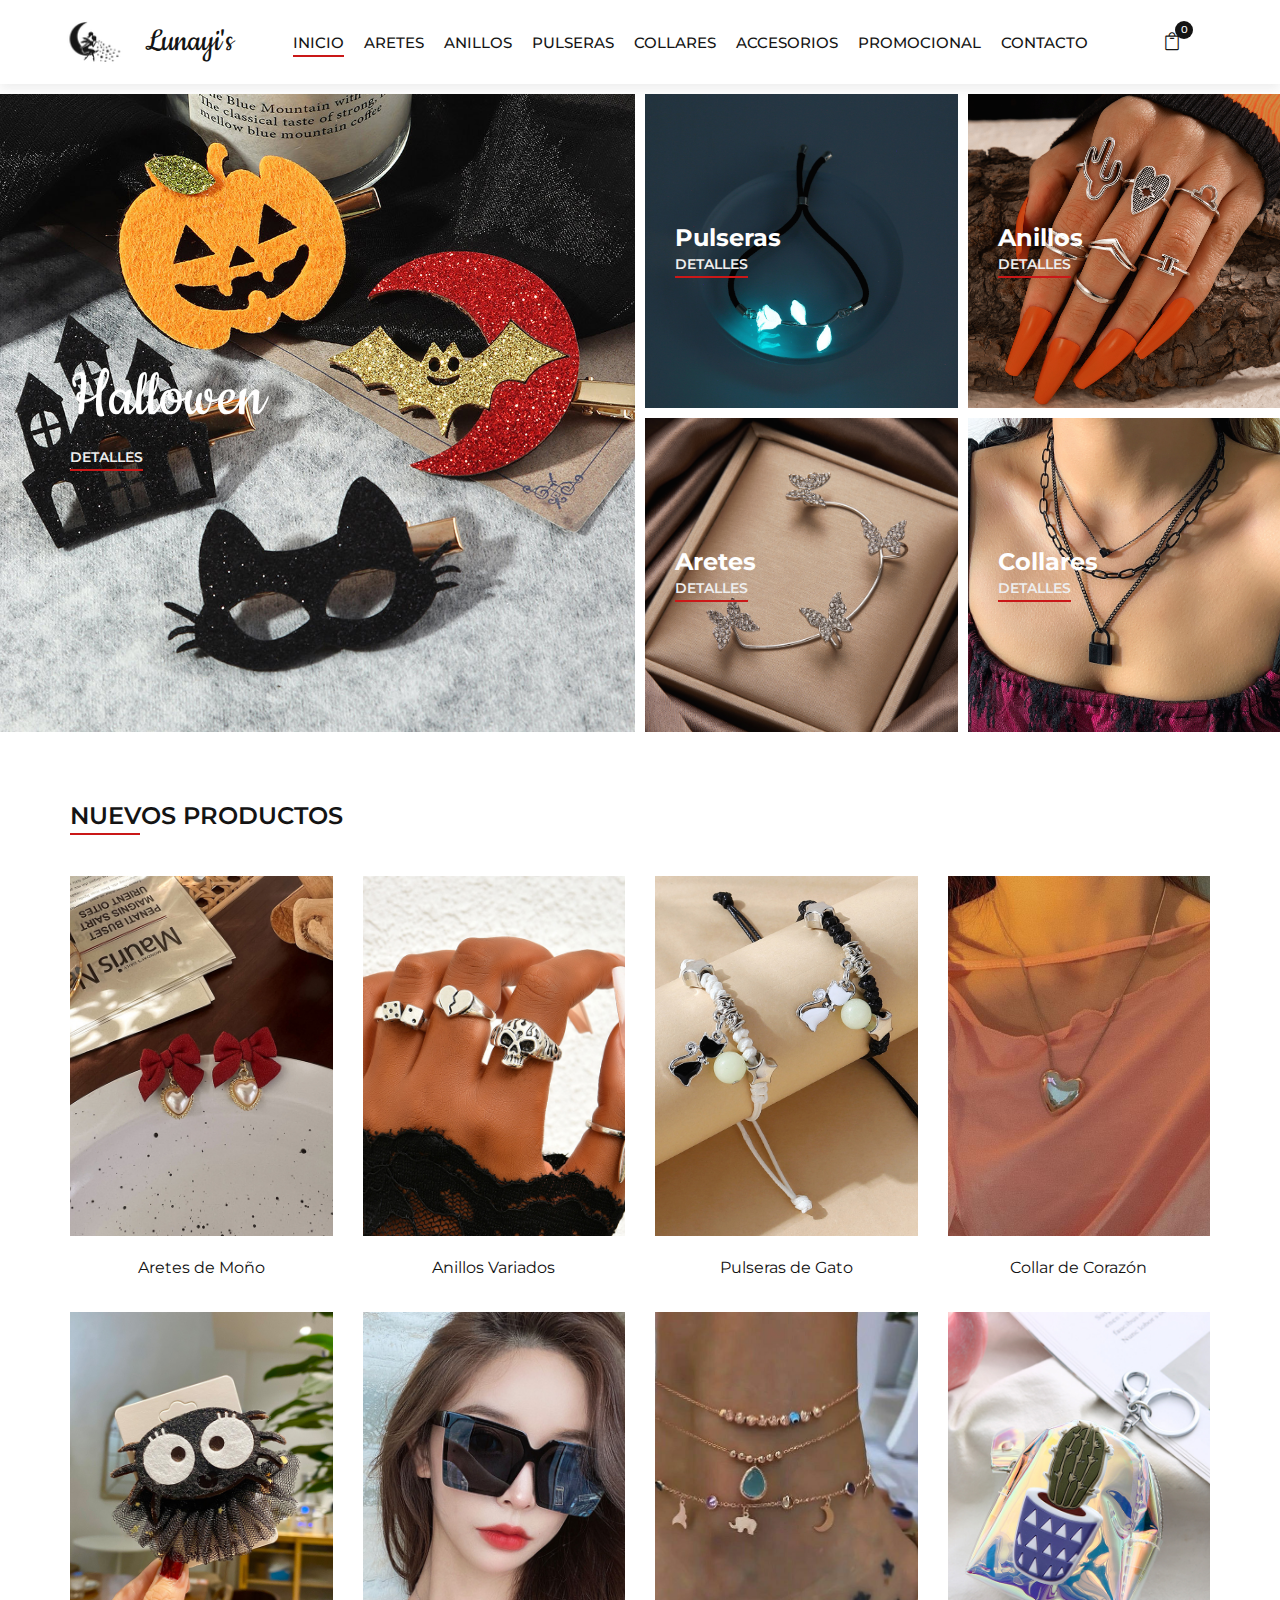
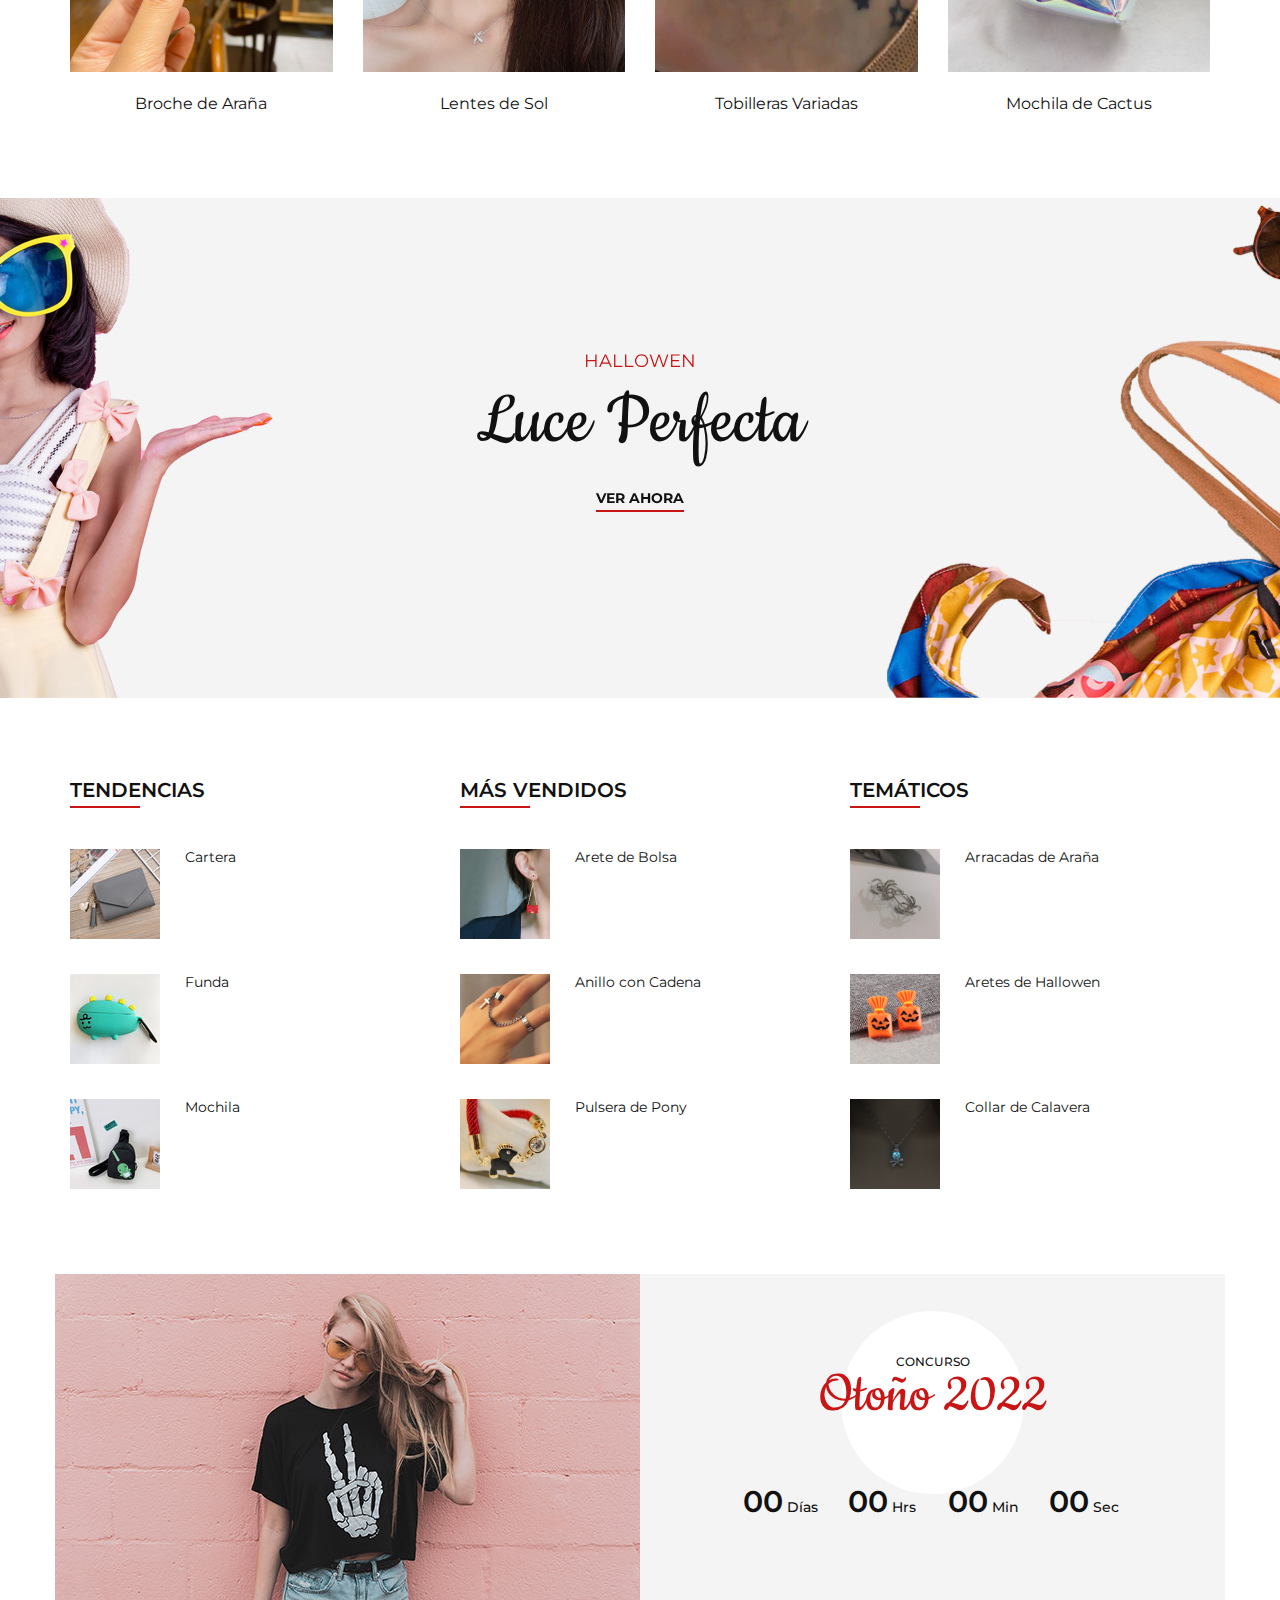
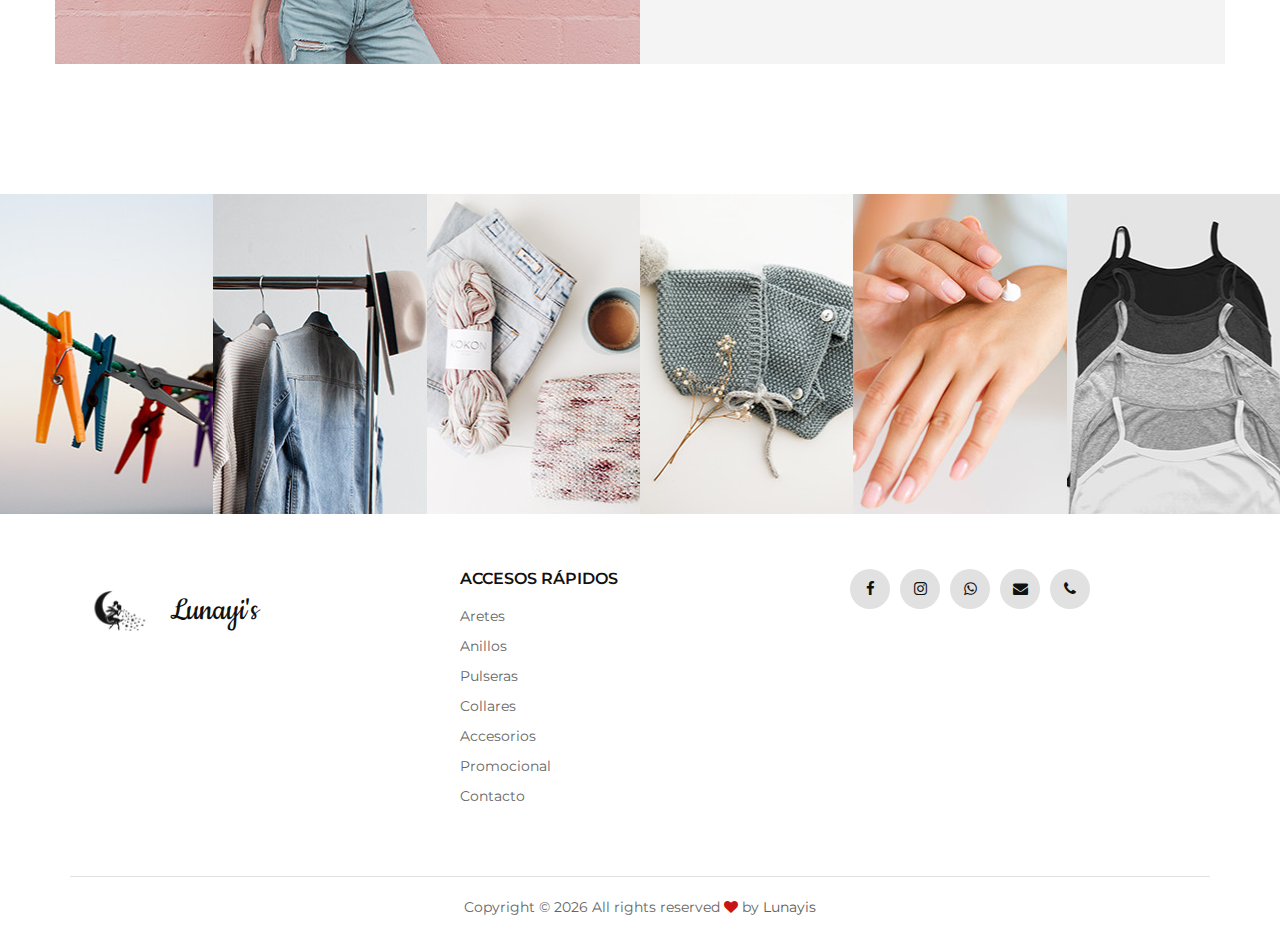
==== commit 94983ba0: "Add Cart Feature" ====
--- a/index.html
+++ b/index.html
@@ -35,12 +35,15 @@
   <!-- Offcanvas Menu Begin -->
   <div class="offcanvas-menu-overlay"></div>
   <div class="offcanvas-menu-wrapper">
+    <div class="offcanvas__close">+</div>
     <ul class="offcanvas__widget">
+      <li><a href="cart.html"><span class="icon_bag_alt"></span>
+          <div id="quick-cart-counter" class="tip">2</div>
+        </a></li>
     </ul>
     <div class="offcanvas__logo">
       <a href="./index.html">
         <img src="img/back.png" alt="">
-        <span>Lunayi's</span>
       </a>
     </div>
     <div id="mobile-menu-wrap"></div>
@@ -51,13 +54,13 @@
   <header class="header">
     <div class="container-fluid">
       <div class="row">
-        <div class="col-xl-3 col-lg-2">
+        <div class="col-xl-2 col-lg-2">
           <div class="header__logo">
             <a href="./index.html"><img src="img/back.png" alt=""></a>
             <span>Lunayi's</span>
           </div>
         </div>
-        <div class="col-xl-8 col-lg-8">
+        <div class="col-xl-9 col-lg-9">
           <nav class="header__menu">
             <ul>
               <li class="active"><a href="./index.html">Inicio</a></li>
@@ -71,6 +74,16 @@
             </ul>
           </nav>
         </div>
+        <div class="col-xl-1 col-lg-1">
+          <ul class="header__right__widget">
+            <div class="header__right">
+              <li><a href="./cart.html"><span class="icon_bag_alt"></span>
+                  <div id="cart-counter" class="tip">2</div>
+                </a>
+              </li>
+            </div>
+          </ul>
+        </div>
       </div>
       <div class="canvas__open">
         <i class="fa fa-bars"></i>
@@ -97,7 +110,7 @@
               <div class="categories__item set-bg" data-setbg="img/categories/category-10.jpg">
                 <div class="categories__text">
                   <h4>Pulseras</h4>
-                  <a href="./promocional.html">Detalles</a>
+                  <a href="./wrist.html">Detalles</a>
                 </div>
               </div>
             </div>
@@ -105,7 +118,7 @@
               <div class="categories__item set-bg" data-setbg="img/categories/category-7.jpg">
                 <div class="categories__text">
                   <h4>Anillos</h4>
-                  <a href="#">Detalles</a>
+                  <a href="/rings.html">Detalles</a>
                 </div>
               </div>
             </div>
@@ -113,7 +126,7 @@
               <div class="categories__item set-bg" data-setbg="img/categories/category-8.jpg">
                 <div class="categories__text">
                   <h4>Aretes</h4>
-                  <a href="#">Detalles</a>
+                  <a href="/earring.html">Detalles</a>
                 </div>
               </div>
             </div>
@@ -121,7 +134,7 @@
               <div class="categories__item set-bg" data-setbg="img/categories/category-9.jpg">
                 <div class="categories__text">
                   <h4>Collares</h4>
-                  <a href="#">Detalles</a>
+                  <a href="/necklaces.html">Detalles</a>
                 </div>
               </div>
             </div>
@@ -145,105 +158,113 @@
       <div class="row property__gallery">
         <div class="col-lg-3 col-md-4 col-sm-6 mix women">
           <div class="product__item">
-            <div class="product__item__pic set-bg" data-setbg="img/new-products/new-prod-1.jpg">
-              <ul class="product__hover">
-                <li><a href="img/new-products/new-prod-1.jpg" class="image-popup"><span class="arrow_expand"></span></a>
-                </li>
-              </ul>
-            </div>
-            <div class="product__item__text">
-              <h6><a href="#">Aretes de Moño</a></h6>
+            <div class="product__item__pic set-bg" data-setbg="img/news/new-prod-1.jpg">
+              <ul class="product__hover">
+                <li><a href="img/news/new-prod-1.jpg" class="image-popup"><span class="arrow_expand"></span></a>
+                </li>
+                <li><a onclick="addToCart('news', 0)"><span class="icon_bag_alt"></span></a></li>
+              </ul>
+            </div>
+            <div class="product__item__text">
+              <h6>Aretes de Moño</h6>
             </div>
           </div>
         </div>
         <div class="col-lg-3 col-md-4 col-sm-6 mix men">
           <div class="product__item">
-            <div class="product__item__pic set-bg" data-setbg="img/new-products/new-prod-2.jpg">
-              <ul class="product__hover">
-                <li><a href="img/new-products/new-prod-2.jpg" class="image-popup"><span class="arrow_expand"></span></a>
-                </li>
-              </ul>
-            </div>
-            <div class="product__item__text">
-              <h6><a href="#">Anillos Variados</a></h6>
+            <div class="product__item__pic set-bg" data-setbg="img/news/new-prod-2.jpg">
+              <ul class="product__hover">
+                <li><a href="img/news/new-prod-2.jpg" class="image-popup"><span class="arrow_expand"></span></a>
+                </li>
+                <li><a onclick="addToCart('news', 1)"><span class="icon_bag_alt"></span></a></li>
+              </ul>
+            </div>
+            <div class="product__item__text">
+              <h6>Anillos Variados</h6>
             </div>
           </div>
         </div>
         <div class="col-lg-3 col-md-4 col-sm-6 mix accessories">
           <div class="product__item">
-            <div class="product__item__pic set-bg" data-setbg="img/new-products/new-prod-3.jpg">
-              <ul class="product__hover">
-                <li><a href="img/new-products/new-prod-3.jpg" class="image-popup"><span class="arrow_expand"></span></a>
-                </li>
-              </ul>
-            </div>
-            <div class="product__item__text">
-              <h6><a href="#">Pulseras de Gato</a></h6>
+            <div class="product__item__pic set-bg" data-setbg="img/news/new-prod-3.jpg">
+              <ul class="product__hover">
+                <li><a href="img/new-prod/new-prod-3.jpg" class="image-popup"><span class="arrow_expand"></span></a>
+                </li>
+                <li><a onclick="addToCart('news', 2)"><span class="icon_bag_alt"></span></a></li>
+              </ul>
+            </div>
+            <div class="product__item__text">
+              <h6>Pulseras de Gato</h6>
             </div>
           </div>
         </div>
         <div class="col-lg-3 col-md-4 col-sm-6 mix cosmetic">
           <div class="product__item">
-            <div class="product__item__pic set-bg" data-setbg="img/new-products/new-prod-4.jpg">
-              <ul class="product__hover">
-                <li><a href="img/new-products/new-prod-4.jpg" class="image-popup"><span class="arrow_expand"></span></a>
-                </li>
-              </ul>
-            </div>
-            <div class="product__item__text">
-              <h6><a href="#">Collar de Corazón</a></h6>
+            <div class="product__item__pic set-bg" data-setbg="img/news/new-prod-4.jpg">
+              <ul class="product__hover">
+                <li><a href="img/news/new-prod-4.jpg" class="image-popup"><span class="arrow_expand"></span></a>
+                </li>
+                <li><a onclick="addToCart('news', 3)"><span class="icon_bag_alt"></span></a></li>
+              </ul>
+            </div>
+            <div class="product__item__text">
+              <h6>Collar de Corazón</h6>
             </div>
           </div>
         </div>
         <div class="col-lg-3 col-md-4 col-sm-6 mix kid">
           <div class="product__item">
-            <div class="product__item__pic set-bg" data-setbg="img/new-products/new-prod-5.jpg">
-              <ul class="product__hover">
-                <li><a href="img/new-products/new-prod-5.jpg" class="image-popup"><span class="arrow_expand"></span></a>
-                </li>
-              </ul>
-            </div>
-            <div class="product__item__text">
-              <h6><a href="#">Broche de Araña</a></h6>
+            <div class="product__item__pic set-bg" data-setbg="img/news/new-prod-5.jpg">
+              <ul class="product__hover">
+                <li><a href="img/news/new-prod-5.jpg" class="image-popup"><span class="arrow_expand"></span></a>
+                </li>
+                <li><a onclick="addToCart('news', 4)"><span class="icon_bag_alt"></span></a></li>
+              </ul>
+            </div>
+            <div class="product__item__text">
+              <h6>Broche de Araña</h6>
             </div>
           </div>
         </div>
         <div class="col-lg-3 col-md-4 col-sm-6 mix women men kid accessories cosmetic">
           <div class="product__item sale">
-            <div class="product__item__pic set-bg" data-setbg="img/new-products/new-prod-6.jpg">
-              <ul class="product__hover">
-                <li><a href="img/new-products/new-prod-6.jpg" class="image-popup"><span class="arrow_expand"></span></a>
-                </li>
-              </ul>
-            </div>
-            <div class="product__item__text">
-              <h6><a href="#">Lentes de Sol</a></h6>
+            <div class="product__item__pic set-bg" data-setbg="img/news/new-prod-6.jpg">
+              <ul class="product__hover">
+                <li><a href="img/news/new-prod-6.jpg" class="image-popup"><span class="arrow_expand"></span></a>
+                </li>
+                <li><a onclick="addToCart('news', 5)"><span class="icon_bag_alt"></span></a></li>
+              </ul>
+            </div>
+            <div class="product__item__text">
+              <h6>Lentes de Sol</h6>
             </div>
           </div>
         </div>
         <div class="col-lg-3 col-md-4 col-sm-6 mix women men kid accessories cosmetic">
           <div class="product__item">
-            <div class="product__item__pic set-bg" data-setbg="img/new-products/new-prod-7.jpg">
-              <ul class="product__hover">
-                <li><a href="img/new-products/new-prod-7.jpg" class="image-popup"><span class="arrow_expand"></span></a>
-                </li>
-              </ul>
-            </div>
-            <div class="product__item__text">
-              <h6><a href="#">Tobilleras Variadas</a></h6>
+            <div class="product__item__pic set-bg" data-setbg="img/news/new-prod-7.jpg">
+              <ul class="product__hover">
+                <li><a href="img/news/new-prod-7.jpg" class="image-popup"><span class="arrow_expand"></span></a>
+                </li>
+                <li><a onclick="addToCart('news', 6)"><span class="icon_bag_alt"></span></a></li>
+              </ul>
+            </div>
+            <div class="product__item__text">
+              <h6>Tobilleras Variadas</h6>
             </div>
           </div>
         </div>
         <div class="col-lg-3 col-md-4 col-sm-6 mix women men kid accessories cosmetic">
           <div class="product__item sale">
-            <div class="product__item__pic set-bg" data-setbg="img/new-products/new-prod-8.jpg">
-              <ul class="product__hover">
-                <li><a href="img/new-products/new-prod-8.jpg" class="image-popup"><span class="arrow_expand"></span></a>
-                </li>
-              </ul>
-            </div>
-            <div class="product__item__text">
-              <h6><a href="#">Mochila de Cactus</a></h6>
+            <div class="product__item__pic set-bg" data-setbg="img/news/new-prod-8.jpg">
+              <ul class="product__hover">
+                <li><a href="img/news/new-prod-8.jpg" class="image-popup"><span class="arrow_expand"></span></a>
+                </li>
+                <li><a onclick="addToCart('news', 7)"><span class="icon_bag_alt"></span></a></li>
+              </ul>
+            </div>
+            <div class="product__item__text">
+              <h6>Mochila de Cactus</h6>
             </div>
           </div>
         </div>
@@ -560,6 +581,9 @@
   <script src="js/jquery.slicknav.js"></script>
   <script src="js/owl.carousel.min.js"></script>
   <script src="js/jquery.nicescroll.min.js"></script>
+  <script src="js/products.js"></script>
+  <script src="js/shoping.js"></script>
+  <script src="js/loaditems.js"></script>
   <script src="js/main.js"></script>
 </body>
 
